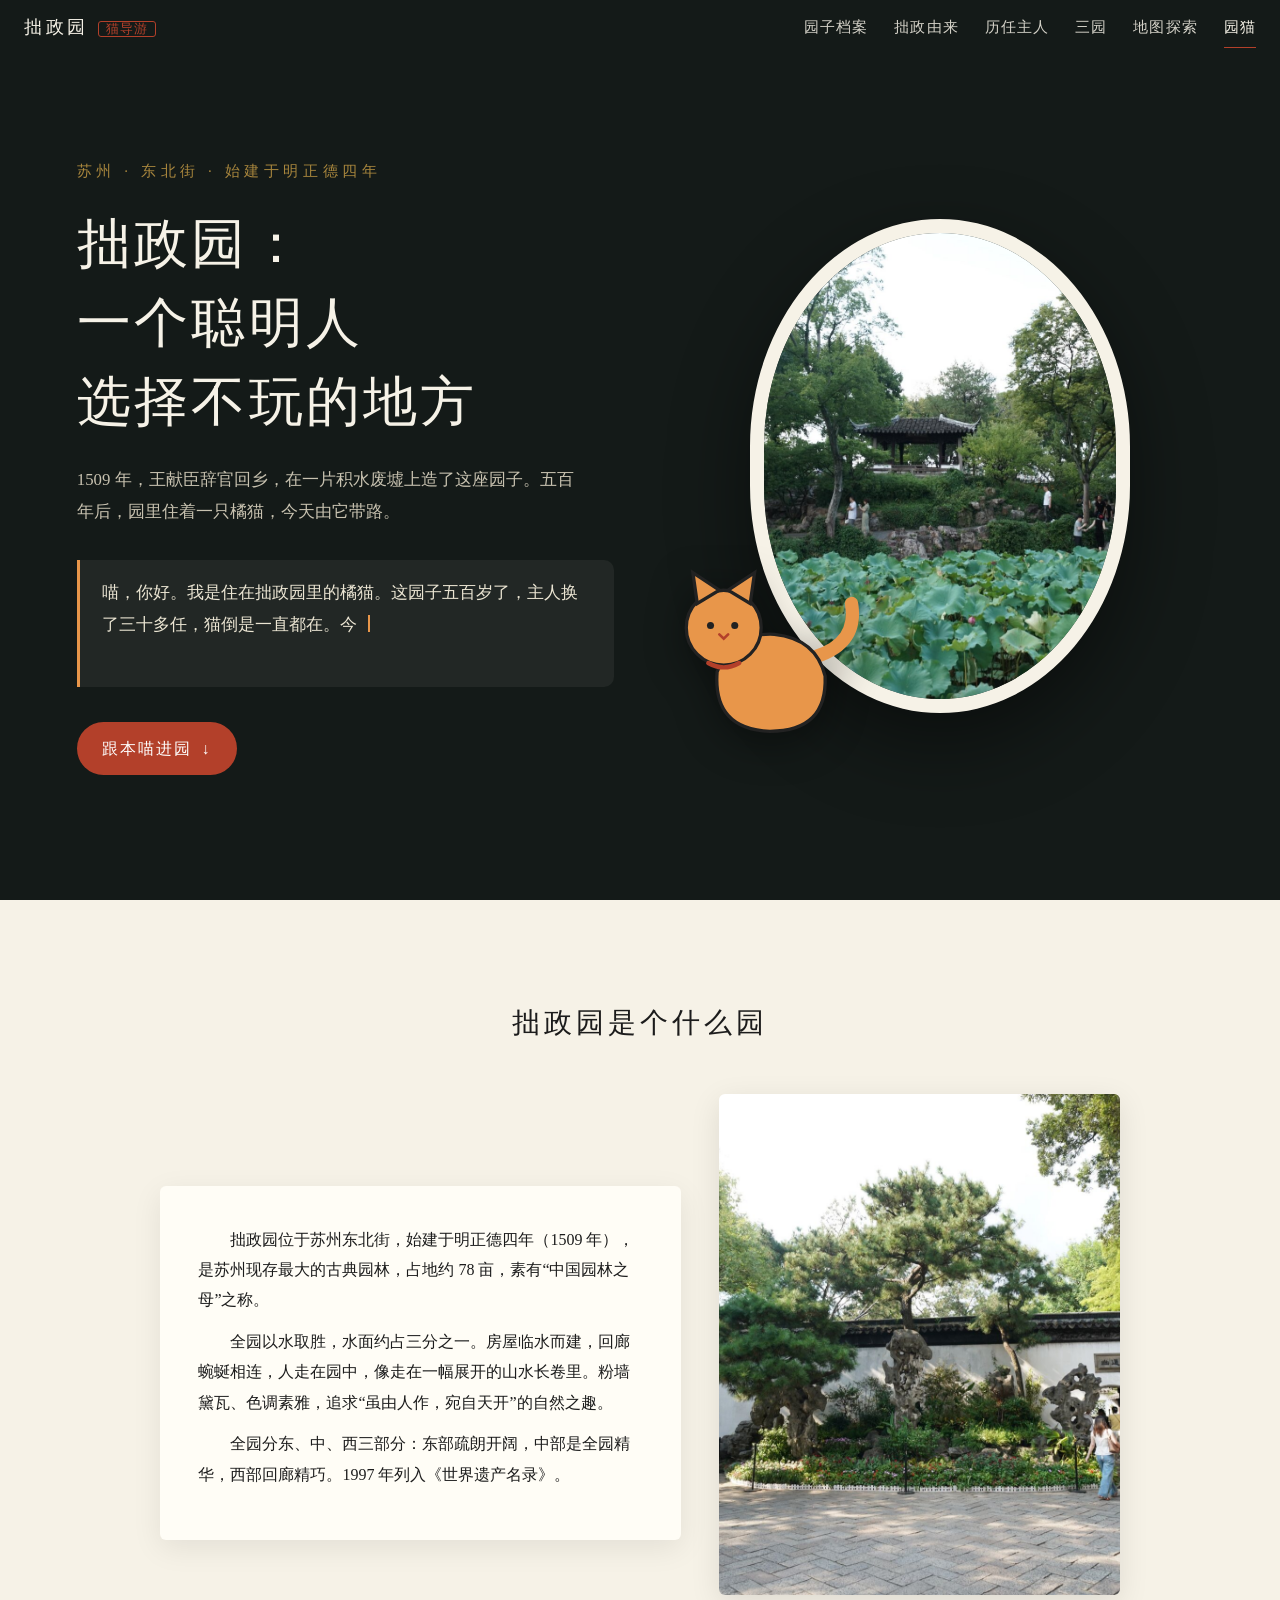
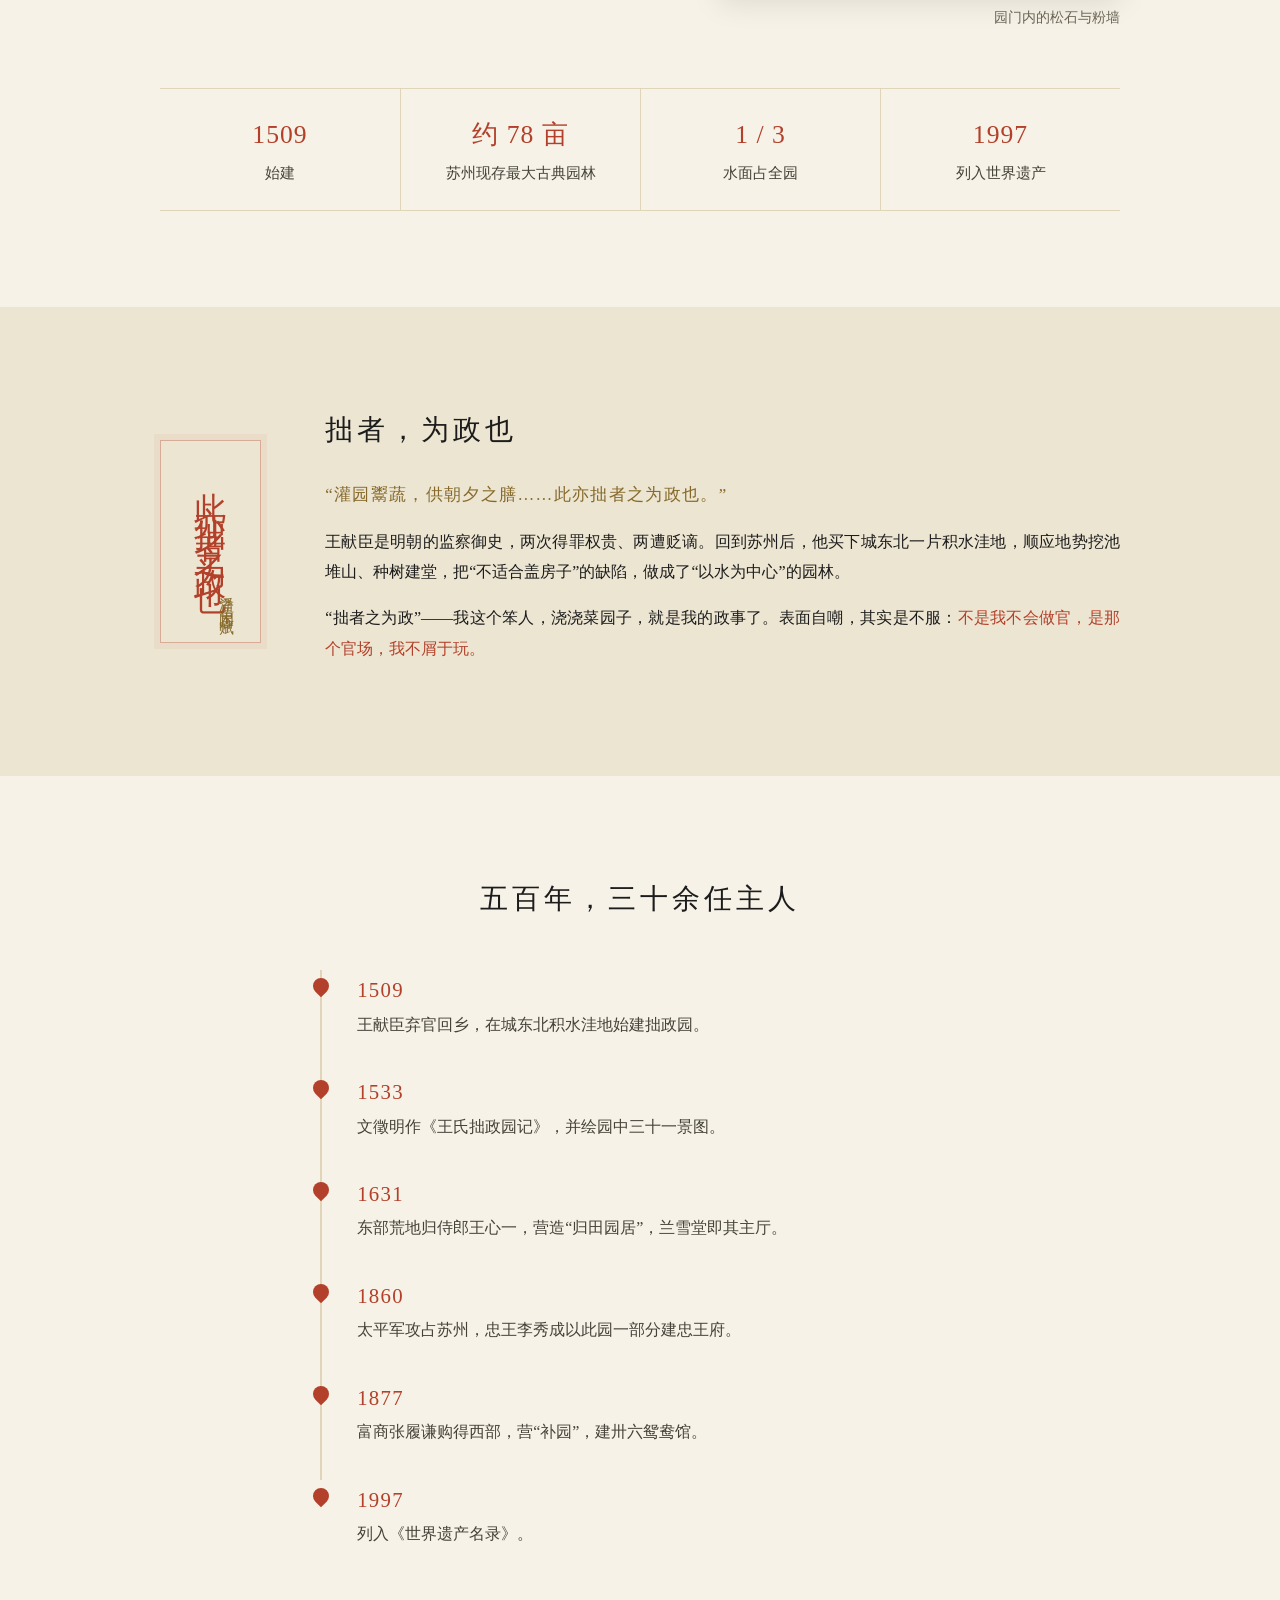
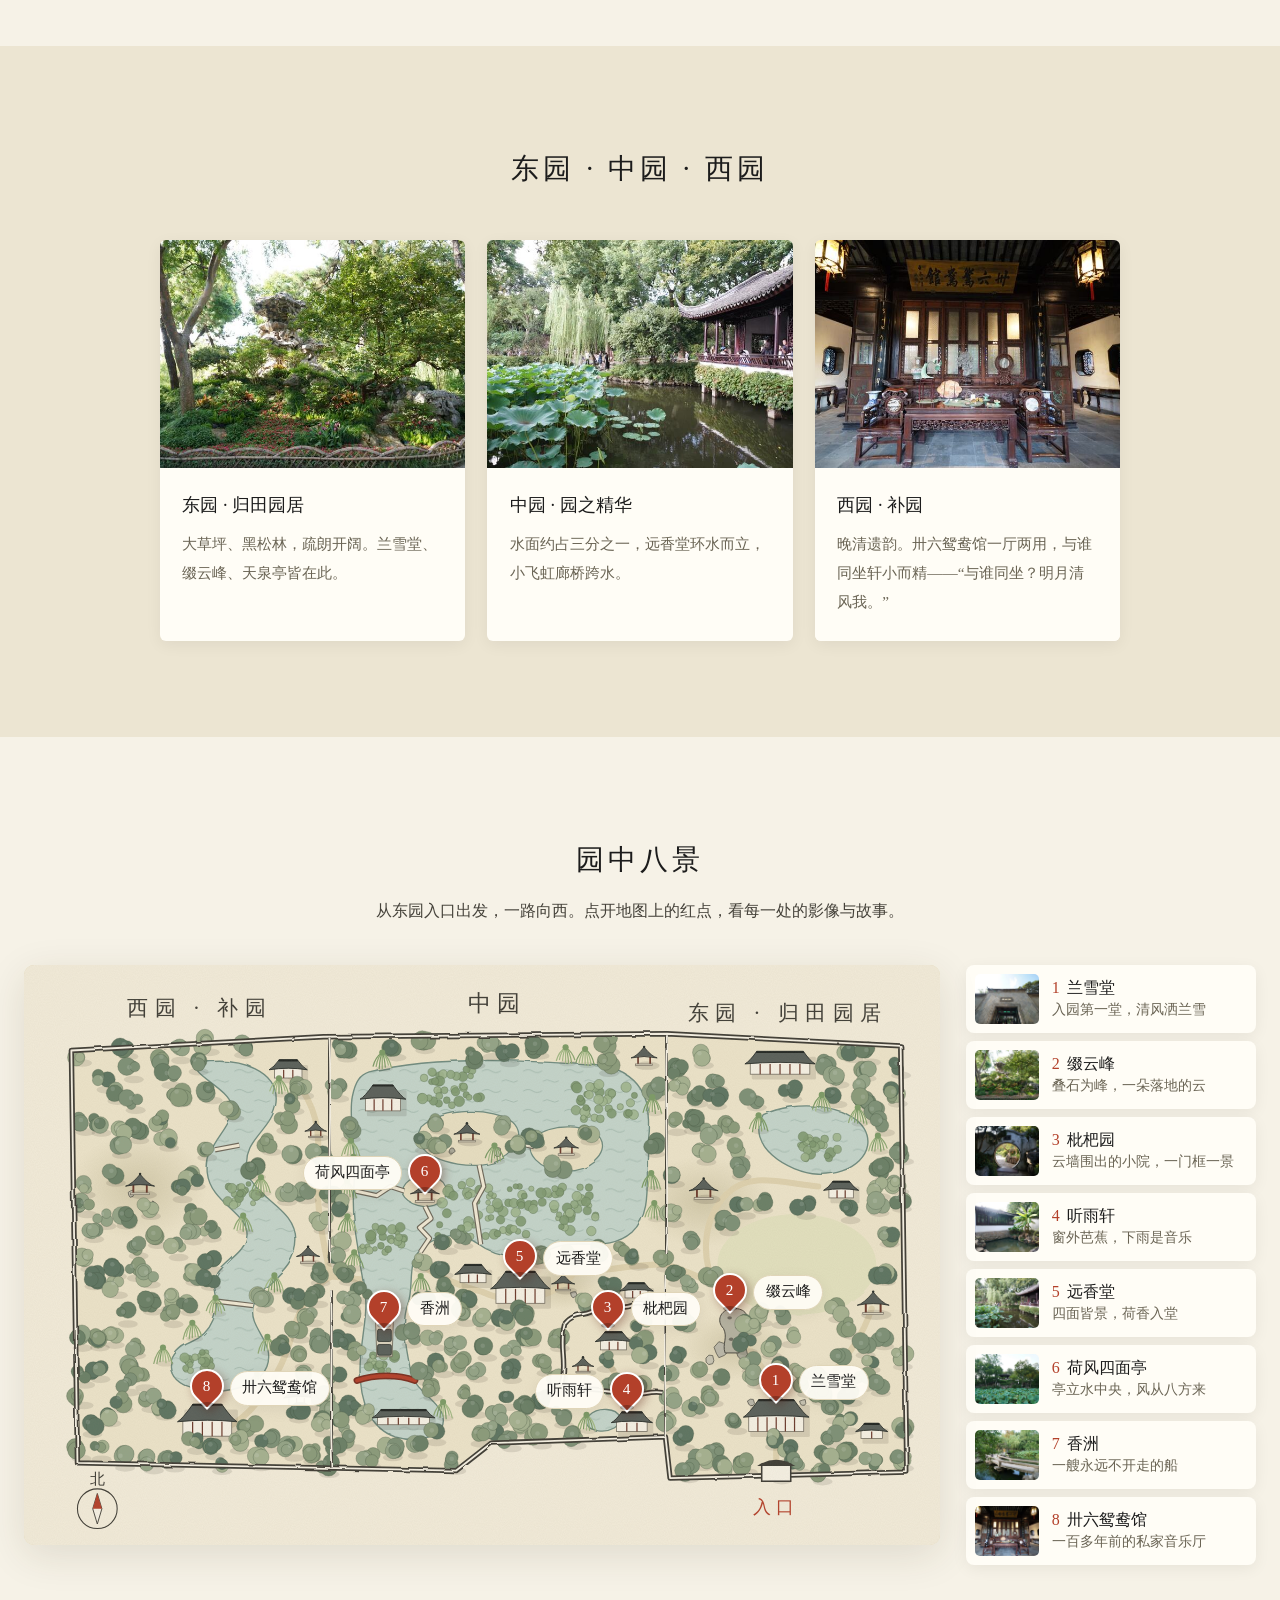
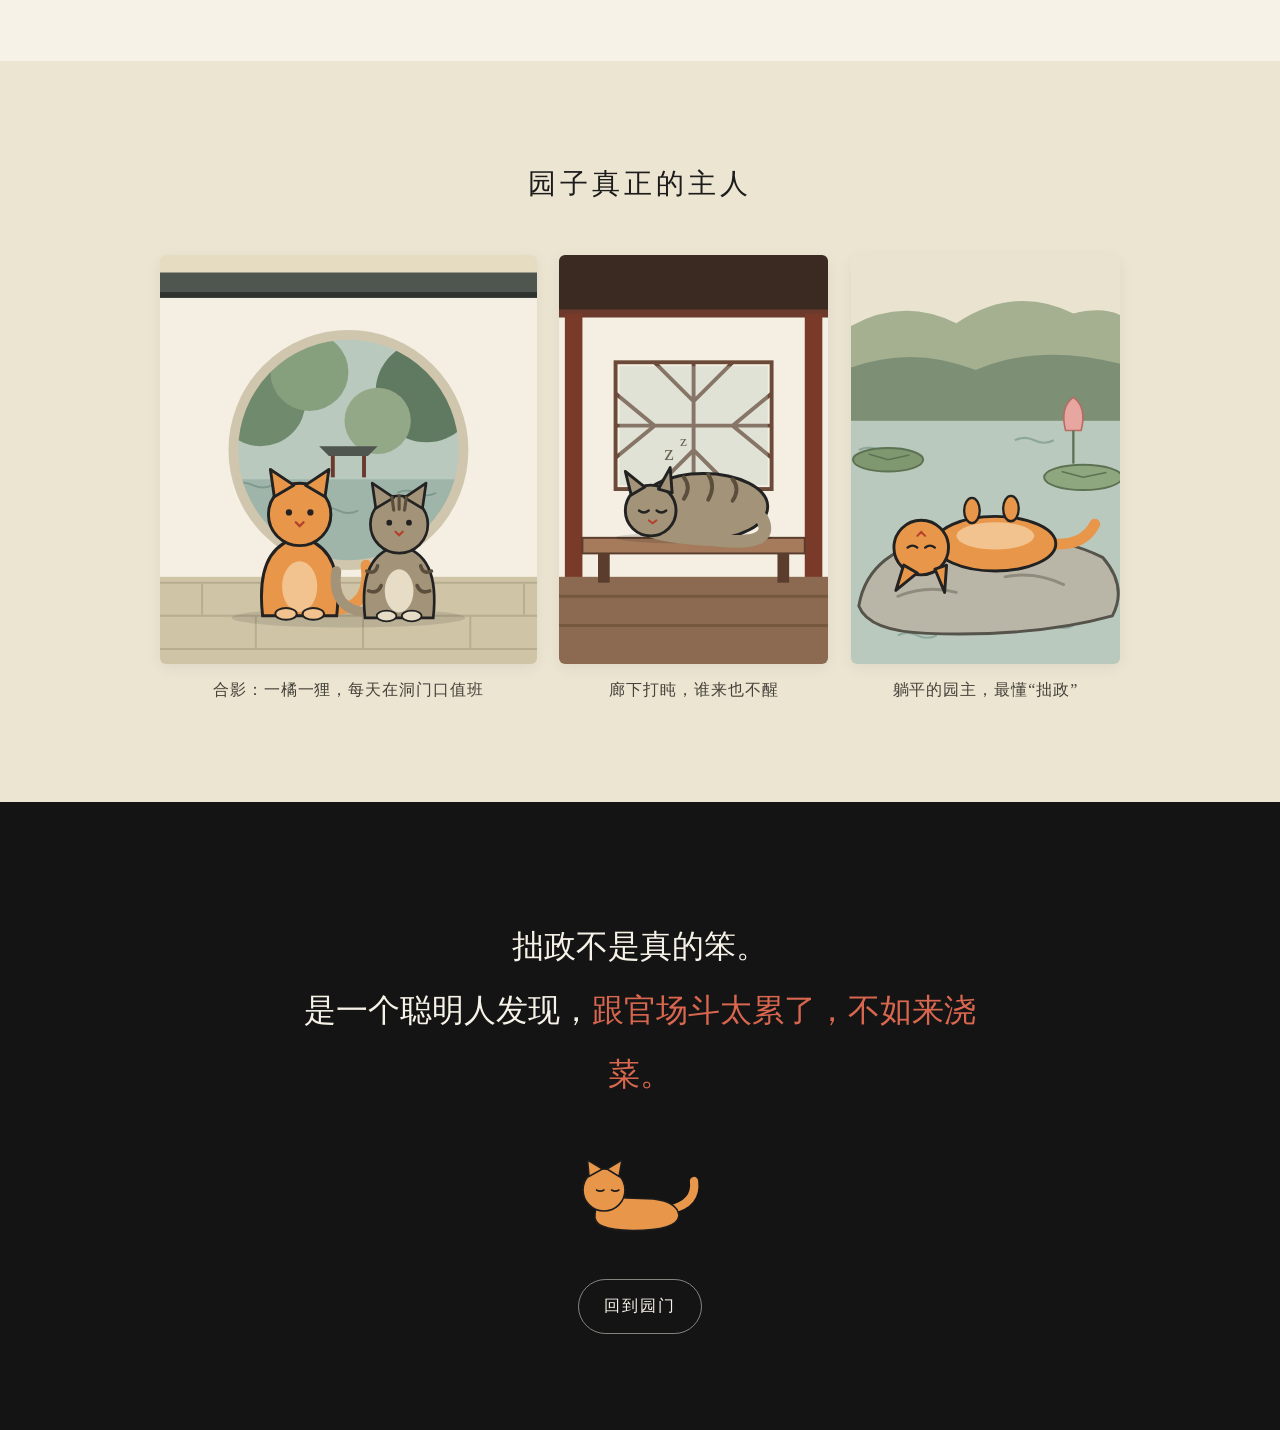
==== index.html @ 2a20c201 "Add 拙政园 cat-guided garden tour site Hand-drawn SVG map with 8 spots and detail views, floating cat g" ====
<!DOCTYPE html>
<html lang="zh-CN">
<head>
<meta charset="UTF-8">
<meta name="viewport" content="width=device-width,initial-scale=1">
<title>拙政园 · 猫导游</title>
<meta name="description" content="跟着园里的橘猫，读拙政园的来历，在手绘地图上逛八处景点。">
<link rel="stylesheet" href="css/style.css">
</head>
<body>

<svg width="0" height="0" style="position:absolute" aria-hidden="true"><defs>
  <symbol id="catMini" viewBox="0 0 100 80">
    <path class="cat-tail" d="M70 48 Q92 42 88 20" fill="none" stroke="#e8964a" stroke-width="8" stroke-linecap="round"/>
    <path d="M30 50 Q28 80 60 80 Q90 78 86 52 Q80 32 54 30 Q32 30 30 50Z" fill="#e8964a"/>
    <circle cx="36" cy="34" r="20" fill="#e8964a"/>
    <path d="M22 20 L20 4 L34 14Z" fill="#e8964a"/>
    <path d="M50 20 L54 4 L40 13Z" fill="#e8964a"/>
    <circle cx="30" cy="33" r="2.4" fill="#fff"/>
    <circle cx="43" cy="33" r="2.4" fill="#fff"/>
  </symbol>
</defs></svg>

<nav class="topbar" aria-label="章节">
  <a class="brand" href="#top">拙政园<span>猫导游</span></a>
  <div class="topbar-links">
    <a href="#about">园子档案</a>
    <a href="#origin">拙政由来</a>
    <a href="#timeline">历任主人</a>
    <a href="#parts">三园</a>
    <a href="#map">地图探索</a>
    <a href="#owners">园猫</a>
  </div>
</nav>

<!-- 1 开屏 -->
<header class="hero" id="top">
  <div class="hero-text">
    <p class="eyebrow">苏州 · 东北街 · 始建于明正德四年</p>
    <h1>拙政园：<br>一个聪明人<br>选择不玩的地方</h1>
    <p class="hero-lead">1509 年，王献臣辞官回乡，在一片积水废墟上造了这座园子。五百年后，园里住着一只橘猫，今天由它带路。</p>
    <div class="hero-say">
      <p id="heroSay" aria-live="polite"></p>
    </div>
    <a class="btn" href="#about">跟本喵进园 <span aria-hidden="true">↓</span></a>
  </div>
  <div class="hero-visual">
    <div class="moon">
      <img src="img/lg/hefeng-simian-ting-1.jpg" alt="拙政园中园的荷池与亭子">
    </div>
    <svg class="hero-cat" viewBox="0 0 200 160" aria-hidden="true">
      <path class="cat-tail" d="M150 82 Q188 70 182 34" fill="none" stroke="#e8964a" stroke-width="12" stroke-linecap="round"/>
      <path d="M60 96 Q56 148 108 150 Q160 150 158 100 Q150 66 112 62 Q74 60 60 96Z" fill="#e8964a" stroke="#222" stroke-width="3"/>
      <circle cx="66" cy="56" r="34" fill="#e8964a" stroke="#222" stroke-width="3"/>
      <path d="M42 34 L38 6 L62 22Z" fill="#e8964a" stroke="#222" stroke-width="3"/>
      <path d="M90 34 L94 6 L70 22Z" fill="#e8964a" stroke="#222" stroke-width="3"/>
      <g class="cat-eyes"><circle cx="54" cy="54" r="3.2" fill="#222"/><circle cx="76" cy="54" r="3.2" fill="#222"/></g>
      <path d="M62 62 L66 66 L70 62" fill="none" stroke="#b3402a" stroke-width="2.4" stroke-linecap="round"/>
      <path d="M52 88 Q66 96 80 88" fill="none" stroke="#b3402a" stroke-width="4" stroke-linecap="round"/>
    </svg>
  </div>
</header>

<main>
<!-- 2 园子档案 -->
<section id="about" data-cat="about">
  <div class="wrap">
    <h2 class="reveal">拙政园是个什么园</h2>
    <div class="about-grid">
      <div class="essay reveal">
        <p>拙政园位于苏州东北街，始建于明正德四年（1509 年），是苏州现存最大的古典园林，占地约 78 亩，素有“中国园林之母”之称。</p>
        <p>全园以水取胜，水面约占三分之一。房屋临水而建，回廊蜿蜒相连，人走在园中，像走在一幅展开的山水长卷里。粉墙黛瓦、色调素雅，追求“虽由人作，宛自天开”的自然之趣。</p>
        <p>全园分东、中、西三部分：东部疏朗开阔，中部是全园精华，西部回廊精巧。1997 年列入《世界遗产名录》。</p>
      </div>
      <figure class="about-photo reveal">
        <img src="img/lg/entrance-rockery-1.jpg" alt="拙政园入口粉墙与松石" loading="lazy">
        <figcaption>园门内的松石与粉墙</figcaption>
      </figure>
    </div>
    <dl class="facts reveal">
      <div><dt>1509</dt><dd>始建</dd></div>
      <div><dt>约 78 亩</dt><dd>苏州现存最大古典园林</dd></div>
      <div><dt>1 / 3</dt><dd>水面占全园</dd></div>
      <div><dt>1997</dt><dd>列入世界遗产</dd></div>
    </dl>
  </div>
</section>

<section id="origin" class="origin" data-cat="origin">
  <div class="wrap origin-grid">
    <blockquote class="origin-quote reveal">
      <p>此亦拙者之为政也</p>
      <cite>潘岳《闲居赋》</cite>
    </blockquote>
    <div class="origin-body reveal">
      <h2>拙者，为政也</h2>
      <p class="excerpt">“灌园鬻蔬，供朝夕之膳……此亦拙者之为政也。”</p>
      <p>王献臣是明朝的监察御史，两次得罪权贵、两遭贬谪。回到苏州后，他买下城东北一片积水洼地，顺应地势挖池堆山、种树建堂，把“不适合盖房子”的缺陷，做成了“以水为中心”的园林。</p>
      <p>“拙者之为政”——我这个笨人，浇浇菜园子，就是我的政事了。表面自嘲，其实是不服：<em>不是我不会做官，是那个官场，我不屑于玩。</em></p>
    </div>
  </div>
</section>

<section id="timeline" data-cat="timeline">
  <div class="wrap">
    <h2 class="reveal">五百年，三十余任主人</h2>
    <ol class="tl">
      <li class="reveal"><span class="y">1509</span><p>王献臣弃官回乡，在城东北积水洼地始建拙政园。</p></li>
      <li class="reveal"><span class="y">1533</span><p>文徵明作《王氏拙政园记》，并绘园中三十一景图。</p></li>
      <li class="reveal"><span class="y">1631</span><p>东部荒地归侍郎王心一，营造“归田园居”，兰雪堂即其主厅。</p></li>
      <li class="reveal"><span class="y">1860</span><p>太平军攻占苏州，忠王李秀成以此园一部分建忠王府。</p></li>
      <li class="reveal"><span class="y">1877</span><p>富商张履谦购得西部，营“补园”，建卅六鸳鸯馆。</p></li>
      <li class="reveal"><span class="y">1997</span><p>列入《世界遗产名录》。</p></li>
    </ol>
  </div>
</section>

<section id="parts" class="parts" data-cat="parts">
  <div class="wrap">
    <h2 class="reveal">东园 · 中园 · 西园</h2>
    <div class="cards3">
      <article class="pc reveal">
        <img src="img/sm/zhuiyun-peak-1.jpg" alt="东园缀云峰" loading="lazy">
        <div class="pc-bd">
          <h3>东园 · 归田园居</h3>
          <p>大草坪、黑松林，疏朗开阔。兰雪堂、缀云峰、天泉亭皆在此。</p>
        </div>
      </article>
      <article class="pc reveal">
        <img src="img/sm/yuanxiangtang-1.jpg" alt="中园荷池" loading="lazy">
        <div class="pc-bd">
          <h3>中园 · 园之精华</h3>
          <p>水面约占三分之一，远香堂环水而立，小飞虹廊桥跨水。</p>
        </div>
      </article>
      <article class="pc reveal">
        <img src="img/sm/saliu-yuanyang-guan-1.jpg" alt="西园卅六鸳鸯馆" loading="lazy">
        <div class="pc-bd">
          <h3>西园 · 补园</h3>
          <p>晚清遗韵。卅六鸳鸯馆一厅两用，与谁同坐轩小而精——“与谁同坐？明月清风我。”</p>
        </div>
      </article>
    </div>
  </div>
</section>

<!-- 3 地图探索 -->
<section id="map" class="explore" data-cat="map">
  <div class="wrap wide">
    <div class="explore-head reveal">
      <h2>园中八景</h2>
      <p>从东园入口出发，一路向西。点开地图上的红点，看每一处的影像与故事。</p>
    </div>

    <div class="explore-map" id="exploreMap">
      <div class="map-frame">
        <svg class="garden-map" id="gardenMap" viewBox="0 0 1200 760" role="img" aria-label="拙政园手绘游览图"></svg>
        <div class="pins" id="pins"></div>
      </div>
      <ol class="spot-list" id="spotList"></ol>
    </div>

    <article class="detail" id="detail" hidden>
      <div class="detail-top">
        <button class="link-btn" id="backBtn" type="button">← 返回地图</button>
        <p class="crumbs" id="crumbs"></p>
        <p class="detail-count" id="detailCount"></p>
      </div>
      <div class="detail-main">
        <div class="detail-intro">
          <p class="detail-area" id="dArea"></p>
          <h3 id="dName"></h3>
          <p class="detail-tagline" id="dTagline"></p>
          <div class="detail-desc" id="dDesc"></div>
          <blockquote class="detail-quote"><p id="dQuote"></p><cite id="dQuoteSrc"></cite></blockquote>
          <div class="detail-tip"><h4>怎么看</h4><p id="dTip"></p></div>
        </div>
        <figure class="stage">
          <div class="stage-img"><img id="dImg" alt=""></div>
          <button class="stage-nav prev" id="prevPhoto" type="button" aria-label="上一张">‹</button>
          <button class="stage-nav next" id="nextPhoto" type="button" aria-label="下一张">›</button>
          <figcaption><span id="dCap"></span><span id="dPhotoCount"></span></figcaption>
        </figure>
      </div>
      <div class="detail-bottom">
        <div class="panel" id="thumbsPanel">
          <h4>本处影像</h4>
          <div class="thumbs" id="dThumbs"></div>
        </div>
        <div class="panel locator">
          <h4>所在位置</h4>
          <div class="mini" id="mini"><span class="mini-pin" id="miniPin"></span></div>
        </div>
        <button class="panel next-card" id="nextCard" type="button">
          <span class="next-thumb" id="nextThumb"></span>
          <span class="next-bd">
            <span class="next-label" id="nextLabel">下一站</span>
            <strong id="nextName"></strong>
            <span class="next-tag" id="nextTag"></span>
            <span class="next-go">前往 →</span>
          </span>
        </button>
      </div>
    </article>
  </div>
</section>

<!-- 4 结尾 -->
<section id="owners" class="owners" data-cat="owners">
  <div class="wrap">
    <h2 class="reveal">园子真正的主人</h2>
    <div class="board">
      <figure class="reveal">
        <svg viewBox="0 0 420 420" preserveAspectRatio="xMidYMid slice" role="img" aria-label="一橘一狸两只园猫坐在月洞门前">
          <rect width="420" height="420" fill="#e6dcc2"/>
          <rect y="40" width="420" height="300" fill="#f4efe2"/>
          <path d="M-10 40 L430 40 L420 18 L0 18 Z" fill="#4f554f"/>
          <rect y="38" width="420" height="6" fill="#2f332f"/>
          <circle cx="210" cy="200" r="118" fill="#b9c9bd"/>
          <clipPath id="gate"><circle cx="210" cy="200" r="118"/></clipPath>
          <g clip-path="url(#gate)">
            <rect x="90" y="230" width="240" height="100" fill="#9fb5aa"/>
            <path d="M92 236 q10 -5 20 0 t20 0 M180 262 q10 -5 20 0 t20 0 M260 244 q10 -5 20 0 t20 0" fill="none" stroke="#7f998d" stroke-width="2"/>
            <circle cx="120" cy="150" r="46" fill="#6f8a6c"/><circle cx="170" cy="120" r="40" fill="#86a07e"/>
            <circle cx="290" cy="140" r="52" fill="#5f7a60"/><circle cx="240" cy="170" r="34" fill="#93a886"/>
            <path d="M190 206 L230 206 L240 196 L180 196 Z" fill="#4f554f"/>
            <rect x="192" y="206" width="4" height="22" fill="#6b3a2c"/><rect x="224" y="206" width="4" height="22" fill="#6b3a2c"/>
          </g>
          <circle cx="210" cy="200" r="118" fill="none" stroke="#cfc6ad" stroke-width="10"/>
          <rect y="330" width="420" height="90" fill="#cfc4a6"/>
          <path d="M0 336 H420 M0 370 H420 M0 404 H420 M60 336 V370 M170 336 V370 M280 336 V370 M390 336 V370 M115 370 V404 M225 370 V404 M335 370 V404" stroke="#b8ad8f" stroke-width="2"/>
          <path class="petal" d="M0 0 q6 -6 12 0 q-6 6 -12 0Z" fill="#e7a7a0"/>
          <ellipse cx="210" cy="372" rx="120" ry="10" fill="#000" opacity=".1"/>
          <g transform="translate(160,370)">
            <path class="cat-tail" d="M34 -6 Q74 -8 68 -52" fill="none" stroke="#e8964a" stroke-width="11" stroke-linecap="round"/>
            <path d="M-38 0 Q-46 -72 0 -80 Q46 -72 38 0 Z" fill="#e8964a" stroke="#222" stroke-width="3"/>
            <ellipse cx="0" cy="-30" rx="18" ry="26" fill="#f3c38f"/>
            <circle cx="0" cy="-104" r="32" fill="#e8964a" stroke="#222" stroke-width="3"/>
            <path d="M-26 -122 L-30 -150 L-6 -134Z M26 -122 L30 -150 L6 -134Z" fill="#e8964a" stroke="#222" stroke-width="3" stroke-linejoin="round"/>
            <g class="cat-eyes"><circle cx="-11" cy="-106" r="3.2" fill="#222"/><circle cx="11" cy="-106" r="3.2" fill="#222"/></g>
            <path d="M-4 -96 L0 -92 L4 -96" fill="none" stroke="#b3402a" stroke-width="2.4" stroke-linecap="round"/>
            <ellipse cx="-14" cy="-2" rx="11" ry="6" fill="#f3c38f" stroke="#222" stroke-width="2"/>
            <ellipse cx="14" cy="-2" rx="11" ry="6" fill="#f3c38f" stroke="#222" stroke-width="2"/>
          </g>
          <g transform="translate(262,372) scale(.92)">
            <path class="cat-tail rev" d="M-34 -6 Q-76 -8 -70 -52" fill="none" stroke="#a39479" stroke-width="11" stroke-linecap="round"/>
            <path d="M-38 0 Q-46 -72 0 -80 Q46 -72 38 0 Z" fill="#a39479" stroke="#222" stroke-width="3"/>
            <path d="M-34 -30 q10 4 14 -6 M34 -30 q-10 4 -14 -6 M-36 -52 q10 4 12 -6 M36 -52 q-10 4 -12 -6" fill="none" stroke="#5b4e3d" stroke-width="4" stroke-linecap="round"/>
            <ellipse cx="0" cy="-30" rx="16" ry="24" fill="#e7dcc6"/>
            <circle cx="0" cy="-104" r="32" fill="#a39479" stroke="#222" stroke-width="3"/>
            <path d="M-26 -122 L-30 -150 L-6 -134Z M26 -122 L30 -150 L6 -134Z" fill="#a39479" stroke="#222" stroke-width="3" stroke-linejoin="round"/>
            <path d="M-8 -134 L-6 -120 M0 -136 L0 -121 M8 -134 L6 -120" stroke="#5b4e3d" stroke-width="3.5" stroke-linecap="round"/>
            <g class="cat-eyes late"><circle cx="-11" cy="-106" r="3.2" fill="#222"/><circle cx="11" cy="-106" r="3.2" fill="#222"/></g>
            <path d="M-4 -96 L0 -92 L4 -96" fill="none" stroke="#b3402a" stroke-width="2.4" stroke-linecap="round"/>
            <ellipse cx="-14" cy="-2" rx="11" ry="6" fill="#e7dcc6" stroke="#222" stroke-width="2"/>
            <ellipse cx="14" cy="-2" rx="11" ry="6" fill="#e7dcc6" stroke="#222" stroke-width="2"/>
          </g>
        </svg>
        <figcaption>合影：一橘一狸，每天在洞门口值班</figcaption>
      </figure>
      <figure class="reveal">
        <svg viewBox="0 0 300 420" preserveAspectRatio="xMidYMid slice" role="img" aria-label="狸花猫在廊下长凳上蜷着打盹">
          <rect width="300" height="420" fill="#f4efe2"/>
          <path d="M-10 0 H310 V60 H-10 Z" fill="#3b2a22"/>
          <path d="M-10 60 H310" stroke="#6b3a2c" stroke-width="8"/>
          <g fill="none" stroke="#6b4a3a" stroke-width="4">
            <rect x="70" y="110" width="160" height="130"/>
            <path d="M70 175 H230 M150 110 V240 M110 110 L150 150 L190 110 M110 240 L150 200 L190 240 M70 142 L110 175 L70 208 M230 142 L190 175 L230 208"/>
          </g>
          <rect x="74" y="114" width="152" height="122" fill="#b9c9bd" opacity=".35"/>
          <rect x="18" y="60" width="18" height="360" fill="#7a3a2a"/>
          <rect x="264" y="60" width="18" height="360" fill="#7a3a2a"/>
          <rect y="330" width="300" height="90" fill="#8c6a52"/>
          <path d="M0 350 H300 M0 380 H300" stroke="#76583f" stroke-width="3"/>
          <rect x="36" y="290" width="228" height="16" fill="#a57b5c" stroke="#5a3d2c" stroke-width="2"/>
          <rect x="52" y="306" width="12" height="30" fill="#5a3d2c"/><rect x="236" y="306" width="12" height="30" fill="#5a3d2c"/>
          <ellipse cx="150" cy="290" rx="80" ry="6" fill="#000" opacity=".12"/>
          <g class="breathe">
            <ellipse cx="160" cy="258" rx="66" ry="34" fill="#a39479" stroke="#222" stroke-width="3"/>
            <path d="M140 228 q8 10 0 22 M165 225 q8 12 0 26 M190 230 q8 10 0 22" fill="none" stroke="#5b4e3d" stroke-width="4" stroke-linecap="round"/>
          </g>
          <path d="M220 270 Q236 300 170 292 Q120 290 98 280" fill="none" stroke="#a39479" stroke-width="13" stroke-linecap="round"/>
          <circle cx="106" cy="262" r="26" fill="#a39479" stroke="#222" stroke-width="3"/>
          <path d="M86 246 L80 222 L100 238Z M114 240 L126 218 L128 244Z" fill="#a39479" stroke="#222" stroke-width="3" stroke-linejoin="round"/>
          <path d="M94 262 q5 4 10 0 M112 262 q5 4 10 0" fill="none" stroke="#222" stroke-width="2.4" stroke-linecap="round"/>
          <path d="M104 272 L108 275 L112 272" fill="none" stroke="#b3402a" stroke-width="2" stroke-linecap="round"/>
          <text class="zz" x="120" y="210" font-size="22" fill="#6a6454">z</text>
          <text class="zz late" x="136" y="196" font-size="16" fill="#6a6454">z</text>
        </svg>
        <figcaption>廊下打盹，谁来也不醒</figcaption>
      </figure>
      <figure class="reveal">
        <svg viewBox="0 0 300 420" preserveAspectRatio="xMidYMid slice" role="img" aria-label="橘猫在荷塘边的石头上肚皮朝天躺平">
          <rect width="300" height="420" fill="#e9e3cf"/>
          <rect y="170" width="300" height="250" fill="#b9c9bd"/>
          <path d="M20 200 q10 -5 20 0 t20 0 M180 190 q10 -5 20 0 t20 0 M60 390 q10 -5 20 0 t20 0 M200 380 q10 -5 20 0 t20 0" fill="none" stroke="#8ea79b" stroke-width="2.2"/>
          <path d="M0 80 Q60 40 120 70 Q180 30 240 60 Q280 50 300 70 V170 H0 Z" fill="#a4b08f"/>
          <path d="M0 120 Q70 90 140 118 Q210 88 300 115 V170 H0 Z" fill="#7d9076"/>
          <g class="bob"><ellipse cx="50" cy="210" rx="36" ry="12" fill="#7f9870" stroke="#5d7253" stroke-width="2"/><path d="M50 210 L30 204 M50 210 L72 205" stroke="#5d7253" stroke-width="1.6"/></g>
          <g class="bob late"><ellipse cx="250" cy="228" rx="40" ry="13" fill="#8fa77f" stroke="#5d7253" stroke-width="2"/><path d="M250 228 L228 222 M250 228 L274 223" stroke="#5d7253" stroke-width="1.6"/></g>
          <g class="bob"><path d="M232 180 q-6 -24 8 -34 q14 10 8 34 Z" fill="#e7a7a0" stroke="#b76b62" stroke-width="1.6"/><path d="M240 180 V214" stroke="#5d7253" stroke-width="2.4"/></g>
          <path d="M20 360 Q30 300 110 290 Q210 280 270 310 Q296 340 280 370 Q200 392 90 388 Q30 386 20 360 Z" fill="#b9b6a8" stroke="#55534a" stroke-width="3"/>
          <path d="M60 350 q30 -12 60 -4 M170 330 q30 -6 60 8" fill="none" stroke="#8f8c7e" stroke-width="3" stroke-linecap="round"/>
          <path class="flick" d="M214 296 Q250 300 262 276" fill="none" stroke="#e8964a" stroke-width="11" stroke-linecap="round"/>
          <ellipse cx="160" cy="296" rx="62" ry="28" fill="#e8964a" stroke="#222" stroke-width="3"/>
          <ellipse cx="160" cy="288" rx="40" ry="14" fill="#f3c38f"/>
          <g class="paw"><ellipse cx="136" cy="262" rx="8" ry="13" fill="#e8964a" stroke="#222" stroke-width="2.4"/></g>
          <g class="paw late"><ellipse cx="176" cy="260" rx="8" ry="13" fill="#e8964a" stroke="#222" stroke-width="2.4"/></g>
          <circle cx="84" cy="300" r="28" fill="#e8964a" stroke="#222" stroke-width="3"/>
          <path d="M66 318 L58 344 L80 326Z M98 322 L108 346 L110 318Z" fill="#e8964a" stroke="#222" stroke-width="3" stroke-linejoin="round"/>
          <path d="M70 300 q5 -4 10 0 M88 300 q5 -4 10 0" fill="none" stroke="#222" stroke-width="2.4" stroke-linecap="round"/>
          <path d="M80 288 L84 284 L88 288" fill="none" stroke="#b3402a" stroke-width="2" stroke-linecap="round"/>
        </svg>
        <figcaption>躺平的园主，最懂“拙政”</figcaption>
      </figure>
    </div>
  </div>
</section>

<section class="end">
  <div class="wrap">
    <p class="q reveal">拙政不是真的笨。<br>是一个聪明人发现，<b>跟官场斗太累了，不如来浇菜。</b></p>
    <svg class="end-cat" viewBox="0 0 200 120" aria-hidden="true">
      <path class="cat-tail" d="M140 78 Q176 70 172 40" fill="none" stroke="#e8964a" stroke-width="11" stroke-linecap="round"/>
      <path d="M40 84 Q36 106 90 106 Q150 106 152 86 Q150 68 118 64 L64 62 Q42 64 40 84Z" fill="#e8964a" stroke="#1c1c1c" stroke-width="2.2"/>
      <circle cx="52" cy="52" r="28" fill="#e8964a" stroke="#1c1c1c" stroke-width="2.2"/>
      <path d="M32 34 L30 12 L50 24Z" fill="#e8964a" stroke="#1c1c1c" stroke-width="2.2"/>
      <path d="M72 34 L76 12 L56 24Z" fill="#e8964a" stroke="#1c1c1c" stroke-width="2.2"/>
      <path d="M42 52 q5 3 10 0 M62 52 q5 3 10 0" fill="none" stroke="#1c1c1c" stroke-width="2" stroke-linecap="round"/>
    </svg>
    <a class="btn ghost" href="#top">回到园门</a>
  </div>
</section>
</main>

<!-- 常驻猫导游 -->
<aside class="guide" id="guide" aria-label="猫导游">
  <button class="guide-avatar" id="guideAvatar" type="button" aria-label="收起或展开猫导游的话" aria-expanded="true">
    <svg viewBox="0 0 100 80"><use href="#catMini"/></svg>
  </button>
  <div class="guide-bubble" id="guideBubble">
    <p id="guideText" aria-live="polite"></p>
  </div>
</aside>

<script src="js/data.js"></script>
<script src="js/map.js"></script>
<script src="js/main.js"></script>
</body>
</html>
---- css/style.css ----
:root {
  --paper: #f6f2e7;
  --paper-2: #ece5d2;
  --card: #fffdf6;
  --ink: #1c1c1c;
  --ink-2: #45423a;
  --muted: #6a6454;
  --line: #e0d5b8;
  --red: #b3402a;
  --gold: #a8863d;
  --gold-ink: #86692a;
  --night: #141a18;
  --orange: #e8964a;
  --shadow: 0 4px 16px rgba(0, 0, 0, .06);
  --serif: "Songti SC", "Noto Serif SC", "Source Han Serif SC", SimSun, serif;
}

* { margin: 0; padding: 0; box-sizing: border-box; }
html { scroll-behavior: smooth; scroll-padding-top: 76px; }
body {
  font-family: var(--serif);
  background: var(--paper);
  color: var(--ink);
  line-height: 1.9;
  -webkit-font-smoothing: antialiased;
}
img { display: block; max-width: 100%; }
[hidden] { display: none !important; }
button { font: inherit; color: inherit; background: none; border: 0; cursor: pointer; }
a { color: inherit; }

section { padding: 6rem 1.5rem; }
.wrap { max-width: 960px; margin: 0 auto; }
.wrap.wide { max-width: 1240px; }
h2 {
  font-weight: 400;
  font-size: 1.75rem;
  letter-spacing: .14em;
  text-align: center;
  margin-bottom: 2.8rem;
}

.btn {
  display: inline-flex;
  align-items: center;
  gap: .6rem;
  padding: .7rem 1.6rem;
  border-radius: 50px;
  background: var(--red);
  color: #fff;
  text-decoration: none;
  letter-spacing: .12em;
  transition: transform .2s, background .2s;
}
.btn:hover { background: #9a3522; transform: translateY(-2px); }
.btn.ghost { background: transparent; border: 1px solid rgba(246, 242, 231, .5); color: var(--paper); }
.btn.ghost:hover { background: rgba(246, 242, 231, .1); }

.reveal { opacity: 0; transform: translateY(18px); transition: opacity .8s ease, transform .8s ease; }
.reveal.in { opacity: 1; transform: none; }

/* 顶栏 */
.topbar {
  position: fixed;
  inset: 0 0 auto;
  z-index: 50;
  display: flex;
  align-items: center;
  justify-content: space-between;
  height: 56px;
  padding: 0 1.5rem;
  color: var(--paper);
  transition: background .3s, color .3s, box-shadow .3s;
}
.topbar.solid {
  background: rgba(246, 242, 231, .94);
  backdrop-filter: blur(8px);
  color: var(--ink);
  box-shadow: 0 1px 0 var(--line);
}
.brand { text-decoration: none; font-size: 1.1rem; letter-spacing: .2em; }
.brand span {
  margin-left: .6rem;
  padding: 0 .4rem;
  border: 1px solid currentColor;
  border-radius: 3px;
  font-size: .8rem;
  letter-spacing: .1em;
  color: var(--red);
  border-color: var(--red);
}
.topbar-links { display: flex; gap: 1.6rem; }
.topbar-links a {
  text-decoration: none;
  font-size: .95rem;
  letter-spacing: .08em;
  padding: .3rem 0;
  border-bottom: 1px solid transparent;
  opacity: .85;
}
.topbar-links a:hover, .topbar-links a.active { opacity: 1; border-color: var(--red); }
@media (max-width: 860px) { .topbar-links { display: none; } }

/* 开屏 */
.hero {
  min-height: 100vh;
  display: grid;
  grid-template-columns: 1.05fr 1fr;
  align-items: center;
  gap: 3rem;
  padding: 6rem clamp(1.5rem, 6vw, 6rem) 4rem;
  background: var(--night);
  color: var(--paper);
  overflow: hidden;
}
.eyebrow { color: var(--gold); letter-spacing: .3em; font-size: .95rem; margin-bottom: 1.2rem; }
.hero h1 {
  font-weight: 400;
  font-size: clamp(2rem, 4.4vw, 3.4rem);
  line-height: 1.45;
  letter-spacing: .06em;
}
.hero-lead { margin-top: 1.4rem; color: #c8c2b0; max-width: 30em; font-size: 1.05rem; }
.hero-say {
  position: relative;
  margin: 2rem 0 2.2rem;
  max-width: 32em;
  min-height: 7.6em;
  padding: 1.1rem 1.4rem;
  border-left: 3px solid var(--orange);
  background: rgba(246, 242, 231, .06);
  border-radius: 0 10px 10px 0;
  font-size: 1.05rem;
  color: #ebe5d3;
}
.hero-say p::after, .guide-bubble p.typing::after {
  content: "";
  display: inline-block;
  width: .5em;
  height: 1em;
  margin-left: 2px;
  vertical-align: -.12em;
  border-right: 2px solid var(--orange);
  animation: caret 1s steps(1) infinite;
}
.hero-say p.done::after { display: none; }
@keyframes caret { 50% { opacity: 0; } }

.hero-visual { position: relative; justify-self: center; }
.moon {
  width: clamp(260px, 30vw, 380px);
  aspect-ratio: 20 / 26;
  border: 14px solid var(--paper);
  border-radius: 50% / 46%;
  overflow: hidden;
  background: #2e3a36;
  box-shadow: 0 30px 80px rgba(0, 0, 0, .45);
}
.moon img { width: 100%; height: 100%; object-fit: cover; filter: saturate(.85); animation: drift 24s ease-in-out infinite alternate; }
@keyframes drift { from { transform: scale(1.12) translateX(-3%); } to { transform: scale(1.12) translateX(3%); } }
.hero-cat {
  position: absolute;
  width: 58%;
  left: -26%;
  bottom: -6%;
  filter: drop-shadow(0 10px 20px rgba(0, 0, 0, .4));
}
.cat-tail { transform-box: fill-box; transform-origin: 0% 100%; animation: sway 2.6s ease-in-out infinite alternate; }
@keyframes sway { from { transform: rotate(-7deg); } to { transform: rotate(8deg); } }
.cat-eyes circle { transform-box: fill-box; transform-origin: center; animation: blink 5s infinite; }
@keyframes blink { 0%, 94%, 100% { transform: scaleY(1); } 96% { transform: scaleY(.1); } }

@media (max-width: 820px) {
  .hero { grid-template-columns: 1fr; text-align: left; padding-top: 5rem; }
  .eyebrow { letter-spacing: .12em; }
  .hero-visual { order: -1; }
  .moon { width: 220px; }
}

/* 档案 */
.about-grid { display: grid; grid-template-columns: 1.3fr 1fr; gap: 2.4rem; align-items: center; }
.essay {
  background: var(--card);
  padding: 2.4rem;
  border-radius: 6px;
  box-shadow: 0 8px 30px rgba(0, 0, 0, .08);
}
.essay p { text-indent: 2em; margin-bottom: .7rem; }
.about-photo img { border-radius: 6px; aspect-ratio: 4 / 5; object-fit: cover; box-shadow: 0 8px 30px rgba(0, 0, 0, .1); }
.about-photo figcaption, .pc-bd p { color: var(--muted); }
.about-photo figcaption { margin-top: .6rem; font-size: .9rem; text-align: right; }
.facts {
  display: grid;
  grid-template-columns: repeat(4, 1fr);
  margin-top: 3.5rem;
  border-top: 1px solid var(--line);
  border-bottom: 1px solid var(--line);
}
.facts div { padding: 1.4rem 1rem; text-align: center; }
.facts div + div { border-left: 1px solid var(--line); }
.facts dt { font-size: 1.6rem; color: var(--red); letter-spacing: .04em; }
.facts dd { font-size: .92rem; color: var(--ink-2); }
@media (max-width: 760px) {
  .about-grid { grid-template-columns: 1fr; }
  .about-photo img { aspect-ratio: 4 / 3; }
  .facts { grid-template-columns: repeat(2, 1fr); }
  .facts div:nth-child(3) { border-left: 0; }
  .facts div:nth-child(n+3) { border-top: 1px solid var(--line); }
}

/* 拙政由来 */
.origin { background: var(--paper-2); }
.origin-grid { display: grid; grid-template-columns: auto 1fr; gap: 4rem; align-items: center; }
.origin-quote {
  writing-mode: vertical-rl;
  display: flex;
  gap: 1rem;
  padding: 1.6rem 1.2rem;
  border: 1px solid rgba(179, 64, 42, .35);
  outline: 6px solid rgba(179, 64, 42, .06);
}
.origin-quote p { font-size: 2rem; letter-spacing: .4em; color: var(--red); }
.origin-quote cite { font-style: normal; color: var(--gold-ink); letter-spacing: .3em; font-size: .95rem; }
.origin-body h2 { text-align: left; margin-bottom: 1.4rem; }
.origin-body p { margin-bottom: 1rem; text-align: justify; }
.origin-body .excerpt { color: var(--gold-ink); font-size: 1.05rem; letter-spacing: .08em; }
.origin-body em { font-style: normal; color: var(--red); }
@media (max-width: 760px) {
  .origin-grid { grid-template-columns: 1fr; gap: 2rem; }
  .origin-quote { justify-self: center; }
}

/* 时间线 */
.tl { list-style: none; max-width: 640px; margin: 0 auto; }
.tl li { position: relative; padding: 0 0 2rem 2.2rem; border-left: 2px solid var(--line); }
.tl li:last-child { padding-bottom: 0; border-color: transparent; }
.tl li::before {
  content: "";
  position: absolute;
  left: -9px;
  top: .5rem;
  width: 16px;
  height: 16px;
  background: var(--red);
  border-radius: 50% 50% 50% 0;
  transform: rotate(-45deg);
}
.tl .y { font-size: 1.3rem; color: var(--red); letter-spacing: .06em; }
.tl p { color: var(--ink-2); }

/* 三园 */
.parts { background: var(--paper-2); }
.cards3 { display: grid; grid-template-columns: repeat(3, 1fr); gap: 1.4rem; }
.pc { background: var(--card); border-radius: 6px; overflow: hidden; box-shadow: var(--shadow); }
.pc img { aspect-ratio: 4 / 3; width: 100%; object-fit: cover; transition: transform .6s; }
.pc:hover img { transform: scale(1.04); }
.pc-bd { padding: 1.2rem 1.4rem 1.5rem; position: relative; background: var(--card); }
.pc h3 { font-weight: 400; font-size: 1.15rem; margin-bottom: .5rem; }
.pc p { font-size: .95rem; }
@media (max-width: 760px) { .cards3 { grid-template-columns: 1fr; } }

/* 地图探索 */
.explore { background: var(--paper); }
.explore-head { text-align: center; margin-bottom: 2.4rem; }
.explore-head h2 { margin-bottom: .6rem; }
.explore-head p { color: var(--ink-2); }

.explore-map { display: grid; grid-template-columns: minmax(0, 1fr) 290px; gap: 1.6rem; align-items: start; }
.map-frame {
  position: relative;
  border-radius: 10px;
  overflow: hidden;
  background: #f1ead8;
  box-shadow: 0 10px 40px rgba(60, 50, 20, .12), inset 0 0 0 1px var(--line);
}
.garden-map { display: block; width: 100%; height: auto; }
.pins { position: absolute; inset: 0; }

.pin {
  position: absolute;
  transform: translate(-50%, -100%);
  display: flex;
  flex-direction: column;
  align-items: center;
  z-index: 1;
}
.pin-mark {
  width: 34px;
  height: 34px;
  display: grid;
  place-items: center;
  background: var(--red);
  border: 2px solid #fff;
  border-radius: 50% 50% 50% 0;
  transform: rotate(-45deg);
  box-shadow: 0 4px 10px rgba(80, 20, 10, .35);
  transition: transform .25s, background .25s;
}
.pin-mark span { transform: rotate(45deg); color: #fff; font-size: .95rem; line-height: 1; }
.pin-label {
  position: absolute;
  top: 2px;
  white-space: nowrap;
  padding: .15rem .7rem;
  background: rgba(255, 253, 246, .95);
  border: 1px solid var(--line);
  border-radius: 20px;
  font-size: .92rem;
  color: var(--ink);
  box-shadow: var(--shadow);
  transition: background .25s, color .25s;
}
.pin.r .pin-label { left: 40px; }
.pin.l .pin-label { right: 40px; }
.pin::after {
  content: "";
  position: absolute;
  bottom: -4px;
  width: 14px;
  height: 5px;
  border-radius: 50%;
  background: rgba(0, 0, 0, .25);
}
.pin:hover, .pin:focus-visible, .pin.hot { z-index: 3; }
.pin:hover .pin-mark, .pin:focus-visible .pin-mark, .pin.hot .pin-mark { transform: rotate(-45deg) scale(1.18); background: #9a3522; }
.pin:hover .pin-label, .pin:focus-visible .pin-label, .pin.hot .pin-label { background: var(--ink); color: var(--paper); border-color: var(--ink); }
.pin:focus-visible { outline: none; }
.pin.hot .pin-mark::before {
  content: "";
  position: absolute;
  inset: -8px;
  border-radius: inherit;
  border: 2px solid var(--red);
  animation: ping 1.4s ease-out infinite;
}
@keyframes ping { from { opacity: .8; transform: scale(.8); } to { opacity: 0; transform: scale(1.5); } }

.spot-list { list-style: none; display: flex; flex-direction: column; gap: .5rem; counter-reset: s; }
.spot-list button {
  width: 100%;
  display: grid;
  grid-template-columns: 64px 1fr;
  gap: .8rem;
  align-items: center;
  padding: .5rem;
  text-align: left;
  background: var(--card);
  border: 1px solid transparent;
  border-radius: 8px;
  box-shadow: var(--shadow);
  transition: border-color .2s, transform .2s;
}
.spot-list button:hover, .spot-list button.hot { border-color: var(--red); transform: translateX(-3px); }
.spot-list img { width: 64px; height: 50px; object-fit: cover; border-radius: 5px; }
.spot-list strong { display: block; font-weight: 400; font-size: 1rem; line-height: 1.4; }
.spot-list strong i { font-style: normal; color: var(--red); margin-right: .45rem; }
.spot-list small { display: block; font-size: .85rem; line-height: 1.5; color: var(--muted); }

@media (max-width: 980px) {
  .explore-map { grid-template-columns: 1fr; }
  .spot-list { display: grid; grid-template-columns: repeat(2, 1fr); }
}
@media (max-width: 640px) {
  .map-frame { margin: 0 -1.5rem; border-radius: 0; }
  .pin-mark { width: 26px; height: 26px; }
  .pin-mark span { font-size: .8rem; }
  .pin-label { display: none; }
  .spot-list { grid-template-columns: 1fr; }
}

/* 详情 */
.explore.is-detail .explore-map { display: none; }
.detail { animation: rise .5s ease; }
@keyframes rise { from { opacity: 0; transform: translateY(16px); } to { opacity: 1; transform: none; } }
.detail-top {
  display: flex;
  align-items: center;
  gap: 1.4rem;
  padding-bottom: 1rem;
  margin-bottom: 1.6rem;
  border-bottom: 1px solid var(--line);
}
.link-btn { padding: .3rem .9rem; border: 1px solid var(--line); border-radius: 30px; background: var(--card); transition: border-color .2s; }
.link-btn:hover { border-color: var(--red); }
.crumbs { color: var(--muted); flex: 1; }
.detail-count { color: var(--red); letter-spacing: .1em; }

.detail-main { display: grid; grid-template-columns: 5fr 7fr; gap: 2.4rem; align-items: start; }
.detail-area { color: var(--gold-ink); letter-spacing: .3em; }
.detail-intro h3 { font-weight: 400; font-size: clamp(2rem, 3.6vw, 2.9rem); letter-spacing: .12em; line-height: 1.4; }
.detail-tagline { font-size: 1.15rem; letter-spacing: .12em; color: var(--ink-2); margin: .3rem 0 1.4rem; }
.detail-desc p { margin-bottom: .8rem; text-align: justify; color: var(--ink-2); }
.detail-quote { margin-top: 1.4rem; padding: 1rem 1.2rem; border-left: 3px solid var(--red); background: var(--paper-2); border-radius: 0 6px 6px 0; }
.detail-quote p { font-size: 1.2rem; letter-spacing: .12em; color: var(--red); }
.detail-quote cite { display: block; margin-top: .3rem; font-style: normal; font-size: .9rem; color: var(--gold-ink); text-align: right; }
.detail-quote cite::before { content: "—— "; }

.stage { position: sticky; top: 76px; }
.stage-img { border-radius: 10px; overflow: hidden; background: #2b2f2b; aspect-ratio: 3 / 2; box-shadow: 0 14px 40px rgba(0, 0, 0, .18); }
.stage-img img { width: 100%; height: 100%; object-fit: cover; transition: opacity .35s; }
.stage-img img.fading { opacity: 0; }
.stage-nav {
  position: absolute;
  top: calc(50% - 1.6rem);
  width: 44px;
  height: 44px;
  border-radius: 50%;
  background: rgba(255, 253, 246, .9);
  font-size: 1.6rem;
  line-height: 1;
  box-shadow: var(--shadow);
  transition: background .2s;
}
.stage-nav:hover { background: #fff; }
.stage-nav.prev { left: 12px; }
.stage-nav.next { right: 12px; }
.stage figcaption { display: flex; justify-content: space-between; margin-top: .6rem; color: var(--muted); }

.detail-tip { margin-top: 1.4rem; }
.detail-tip h4 { font-weight: 400; font-size: 1rem; letter-spacing: .2em; color: var(--gold-ink); }
.detail-tip p { color: var(--ink-2); }

.detail-bottom { display: grid; grid-template-columns: repeat(auto-fit, minmax(280px, 1fr)); gap: 1.2rem; margin-top: 2rem; }
.panel { background: var(--card); border-radius: 10px; padding: 1.2rem 1.3rem; box-shadow: var(--shadow); text-align: left; }
.panel h4 { font-weight: 400; font-size: 1.05rem; letter-spacing: .12em; margin-bottom: .5rem; }
.thumbs { display: grid; grid-template-columns: repeat(auto-fill, minmax(96px, 1fr)); gap: .6rem; margin-top: .8rem; }
.thumbs button { aspect-ratio: 3 / 2; border-radius: 5px; overflow: hidden; outline: 2px solid transparent; outline-offset: 2px; opacity: .7; transition: opacity .2s; }
.thumbs button img { width: 100%; height: 100%; object-fit: cover; }
.thumbs button:hover { opacity: 1; }
.thumbs button.on { outline-color: var(--red); opacity: 1; }

.mini { position: relative; border-radius: 6px; overflow: hidden; }
.mini svg { display: block; width: 100%; height: auto; }
.mini-pin {
  position: absolute;
  width: 16px;
  height: 16px;
  margin: -8px 0 0 -8px;
  border-radius: 50%;
  background: var(--red);
  border: 2px solid #fff;
  box-shadow: 0 0 0 0 rgba(179, 64, 42, .6);
  animation: pulse 1.6s infinite;
}
@keyframes pulse { to { box-shadow: 0 0 0 14px rgba(179, 64, 42, 0); } }

.next-card { display: grid; grid-template-columns: 110px 1fr; gap: 1rem; align-items: center; border: 1px solid transparent; transition: border-color .2s, transform .2s; }
.next-card:hover { border-color: var(--red); transform: translateY(-3px); }
.next-thumb { display: block; width: 110px; height: 110px; border-radius: 8px; overflow: hidden; background: var(--night); }
.next-thumb img { width: 100%; height: 100%; object-fit: cover; }
.next-thumb svg { width: 100%; height: 100%; padding: 1.2rem; }
.next-bd { display: flex; flex-direction: column; }
.next-label { color: var(--gold-ink); letter-spacing: .2em; font-size: .9rem; }
.next-bd strong { font-weight: 400; font-size: 1.3rem; letter-spacing: .1em; line-height: 1.5; }
.next-tag { color: var(--muted); font-size: .9rem; line-height: 1.6; }
.next-go { margin-top: .4rem; color: var(--red); }

@media (max-width: 900px) {
  .detail-main { grid-template-columns: 1fr; }
  .detail-intro { order: 2; }
  .stage { position: relative; top: 0; }
  .crumbs { display: none; }
  .detail-top { justify-content: space-between; }
}

/* 园猫与尾声 */
.owners { background: var(--paper-2); }
.board { display: grid; grid-template-columns: 1.4fr 1fr 1fr; gap: 1.4rem; }
.board figure { display: flex; flex-direction: column; }
.board svg {
  display: block;
  width: 100%;
  height: clamp(240px, 32vw, 420px);
  border-radius: 6px;
  box-shadow: var(--shadow);
}
.board figcaption { margin-top: .7rem; color: var(--ink-2); text-align: center; letter-spacing: .06em; }
.cat-tail.rev { transform-origin: 100% 100%; animation-delay: -1.3s; }
.cat-eyes.late circle { animation-delay: -2.2s; }
.petal { animation: petal 9s linear infinite; }
@keyframes petal {
  from { transform: translate(60px, 20px) rotate(0); opacity: 0; }
  10% { opacity: 1; }
  90% { opacity: 1; }
  to { transform: translate(330px, 340px) rotate(540deg); opacity: 0; }
}
.breathe { transform-box: fill-box; transform-origin: 50% 100%; animation: breathe 3.6s ease-in-out infinite; }
@keyframes breathe { 50% { transform: scale(1.03, 1.07); } }
.zz { animation: zz 3.6s ease-out infinite; }
.zz.late { animation-delay: -1.8s; }
@keyframes zz { from { transform: translate(0, 10px); opacity: 0; } 30% { opacity: 1; } to { transform: translate(18px, -40px); opacity: 0; } }
.bob { animation: bob 4s ease-in-out infinite; }
.bob.late { animation-delay: -2s; }
.flick { transform-box: fill-box; transform-origin: 0% 100%; animation: flick 1.8s ease-in-out infinite; }
@keyframes flick { 0%, 60%, 100% { transform: rotate(0); } 75% { transform: rotate(-22deg); } 88% { transform: rotate(8deg); } }
.paw { transform-box: fill-box; transform-origin: 50% 100%; animation: paw 2.4s ease-in-out infinite alternate; }
.paw.late { animation-delay: -1.2s; }
@keyframes paw { from { transform: rotate(-12deg); } to { transform: rotate(12deg); } }
@media (max-width: 760px) {
  .board { grid-template-columns: 1fr 1fr; }
  .board svg { height: 220px; }
  .board figure:first-child { grid-column: span 2; }
  .board figure:first-child svg { height: 280px; }
}

.end { background: #141414; color: var(--paper); text-align: center; padding: 7rem 1.5rem 6rem; }
.end .q { font-size: clamp(1.3rem, 2.8vw, 2rem); line-height: 2; max-width: 22em; margin: 0 auto; }
.end .q b { color: #d9674f; font-weight: 400; }
.end-cat { display: block; width: 150px; margin: 2.8rem auto 2.4rem; }

/* 常驻猫导游 */
.guide {
  position: fixed;
  left: 1.2rem;
  bottom: 1.2rem;
  z-index: 60;
  display: flex;
  align-items: flex-end;
  gap: .6rem;
  pointer-events: none;
  opacity: 0;
  transform: translateY(30px) scale(.9);
  transform-origin: left bottom;
  transition: opacity .45s, transform .45s cubic-bezier(.2, .9, .3, 1.3);
}
.guide.show { opacity: 1; transform: none; }
.guide.show > * { pointer-events: auto; }
.guide-avatar {
  flex: none;
  width: 76px;
  height: 76px;
  border-radius: 50%;
  background: var(--night);
  border: 3px solid var(--paper);
  box-shadow: 0 8px 24px rgba(0, 0, 0, .25);
  display: grid;
  place-items: center;
  transition: transform .2s;
}
.guide-avatar:hover { transform: scale(1.06) rotate(-4deg); }
.guide-avatar svg { width: 54px; height: 44px; margin-top: 6px; animation: bob 3s ease-in-out infinite; }
@keyframes bob { 50% { transform: translateY(-3px); } }
.guide-avatar.talking svg { animation: talk .35s ease-in-out infinite alternate; }
@keyframes talk { to { transform: translateY(-2px) rotate(-3deg); } }
.guide-bubble {
  position: relative;
  max-width: min(330px, calc(100vw - 7.5rem));
  margin-bottom: 1.4rem;
  padding: .85rem 1.1rem;
  background: var(--card);
  border-radius: 14px 14px 14px 4px;
  box-shadow: 0 10px 30px rgba(0, 0, 0, .14), inset 0 0 0 1px var(--line);
  font-size: .98rem;
  line-height: 1.75;
  color: var(--ink);
  transition: opacity .3s, transform .3s;
  transform-origin: left bottom;
}
.guide-bubble::before {
  content: "";
  position: absolute;
  left: -7px;
  bottom: 12px;
  width: 14px;
  height: 14px;
  background: var(--card);
  transform: rotate(45deg);
  box-shadow: -1px 1px 0 var(--line);
}
.guide.collapsed .guide-bubble { opacity: 0; transform: scale(.85); pointer-events: none; }
@media (max-width: 640px) {
  .guide { left: .7rem; bottom: .7rem; }
  .guide-avatar { width: 60px; height: 60px; }
  .guide-avatar svg { width: 42px; height: 34px; }
  .guide-bubble { font-size: .92rem; margin-bottom: 1rem; }
}

@media (prefers-reduced-motion: reduce) {
  html { scroll-behavior: auto; }
  *, *::before, *::after { animation: none !important; transition: none !important; }
  .reveal { opacity: 1; transform: none; }
}
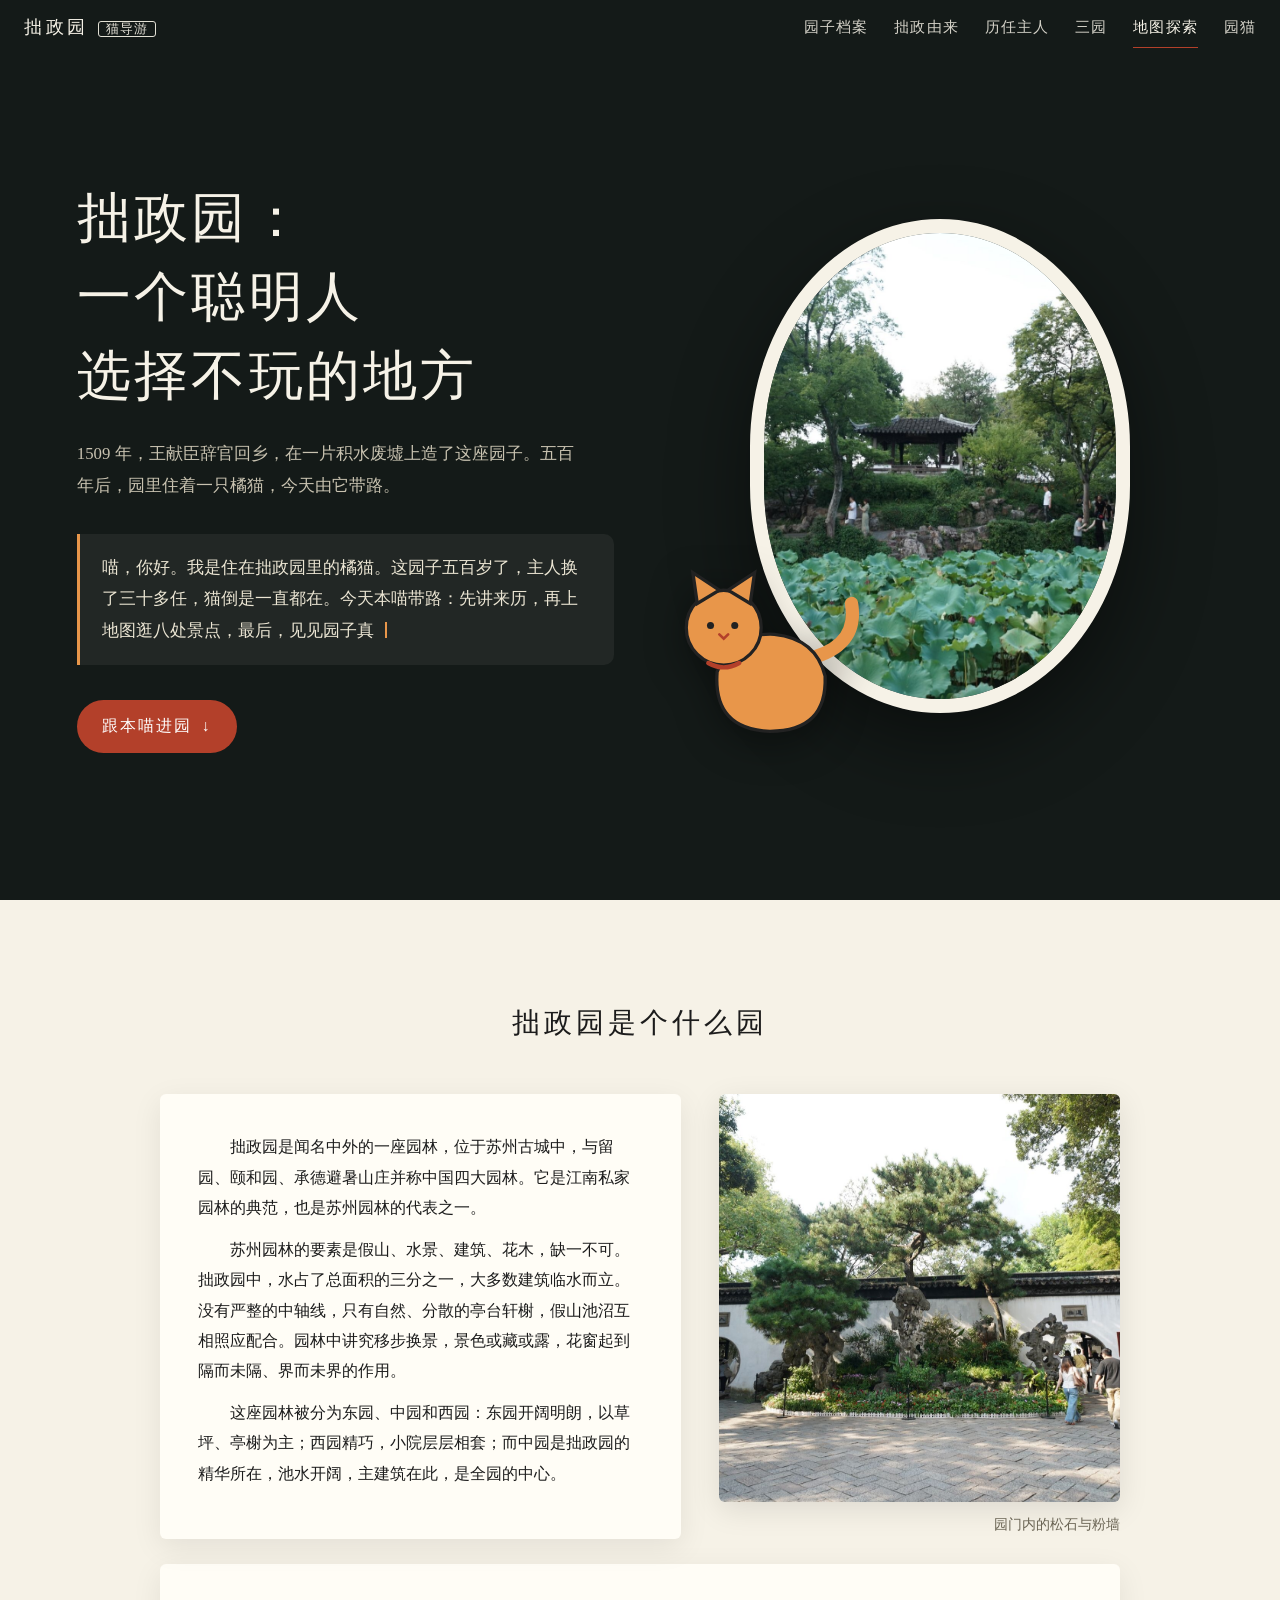
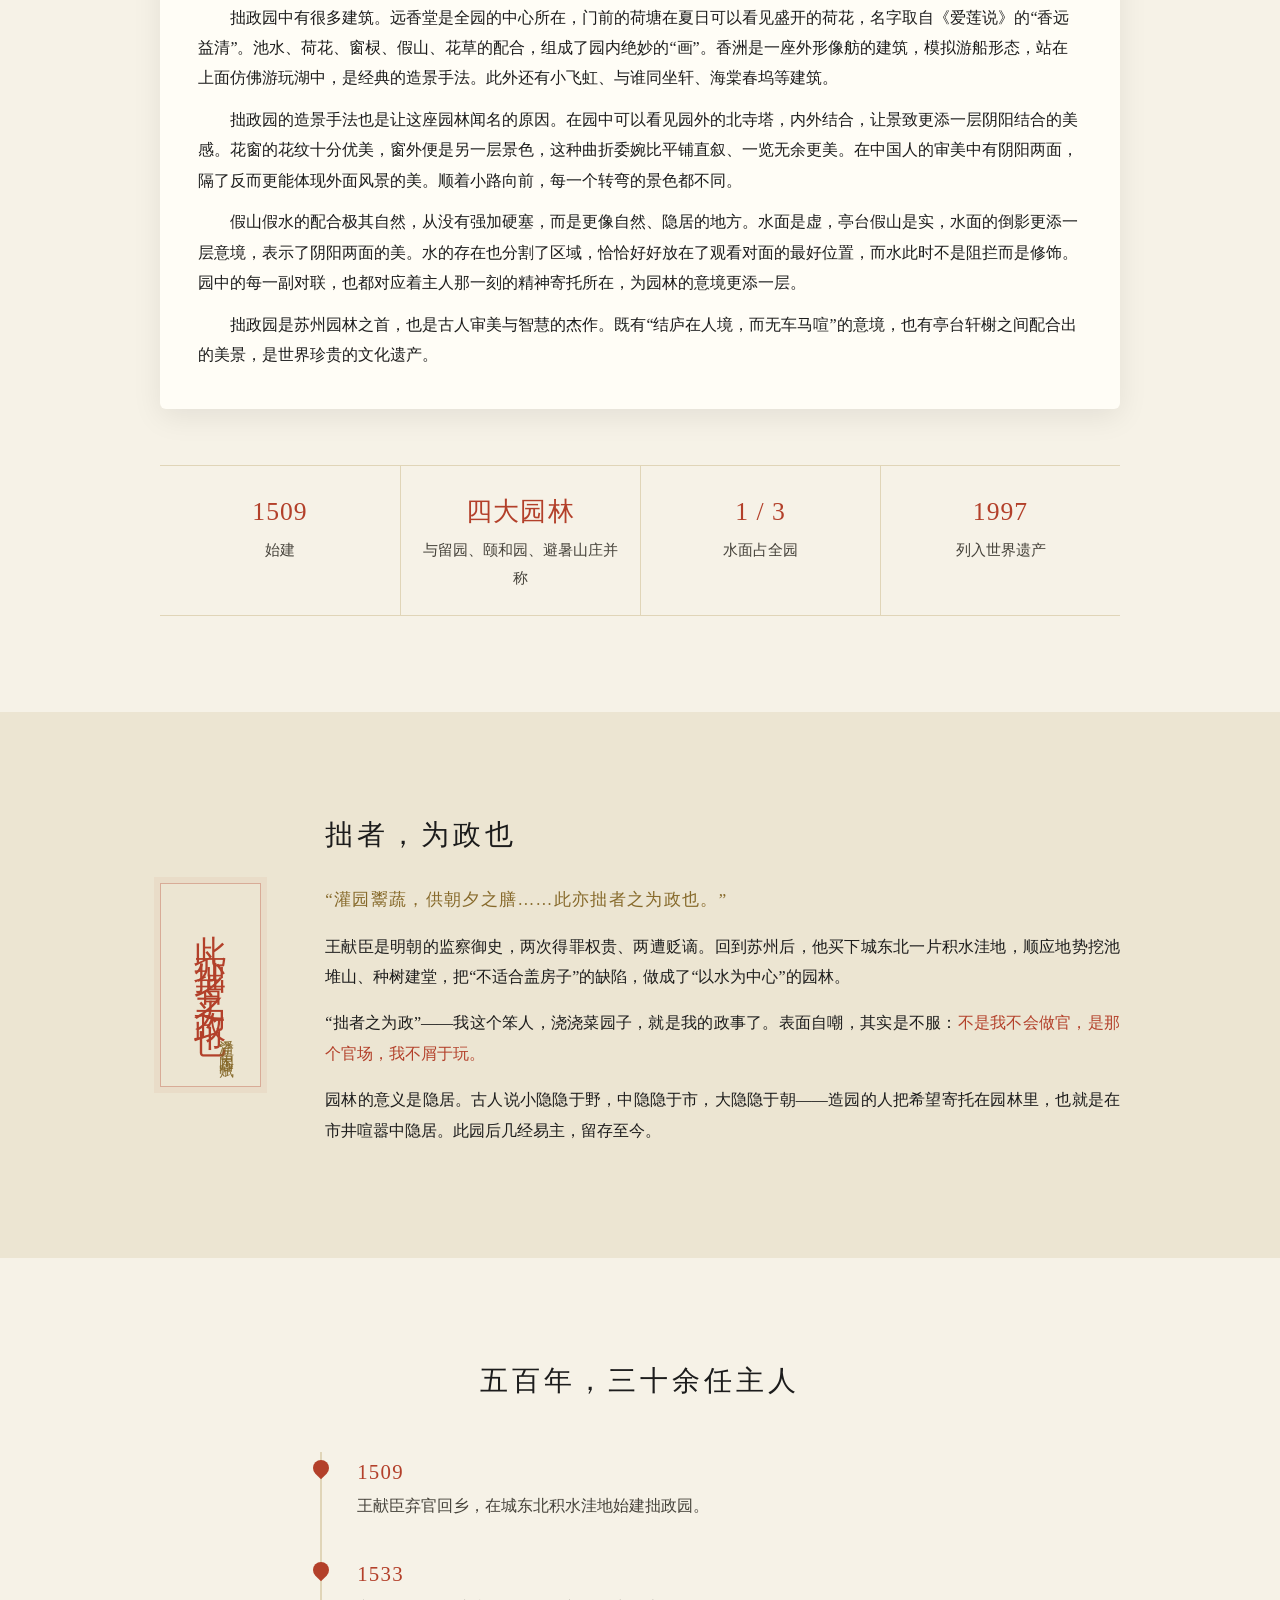
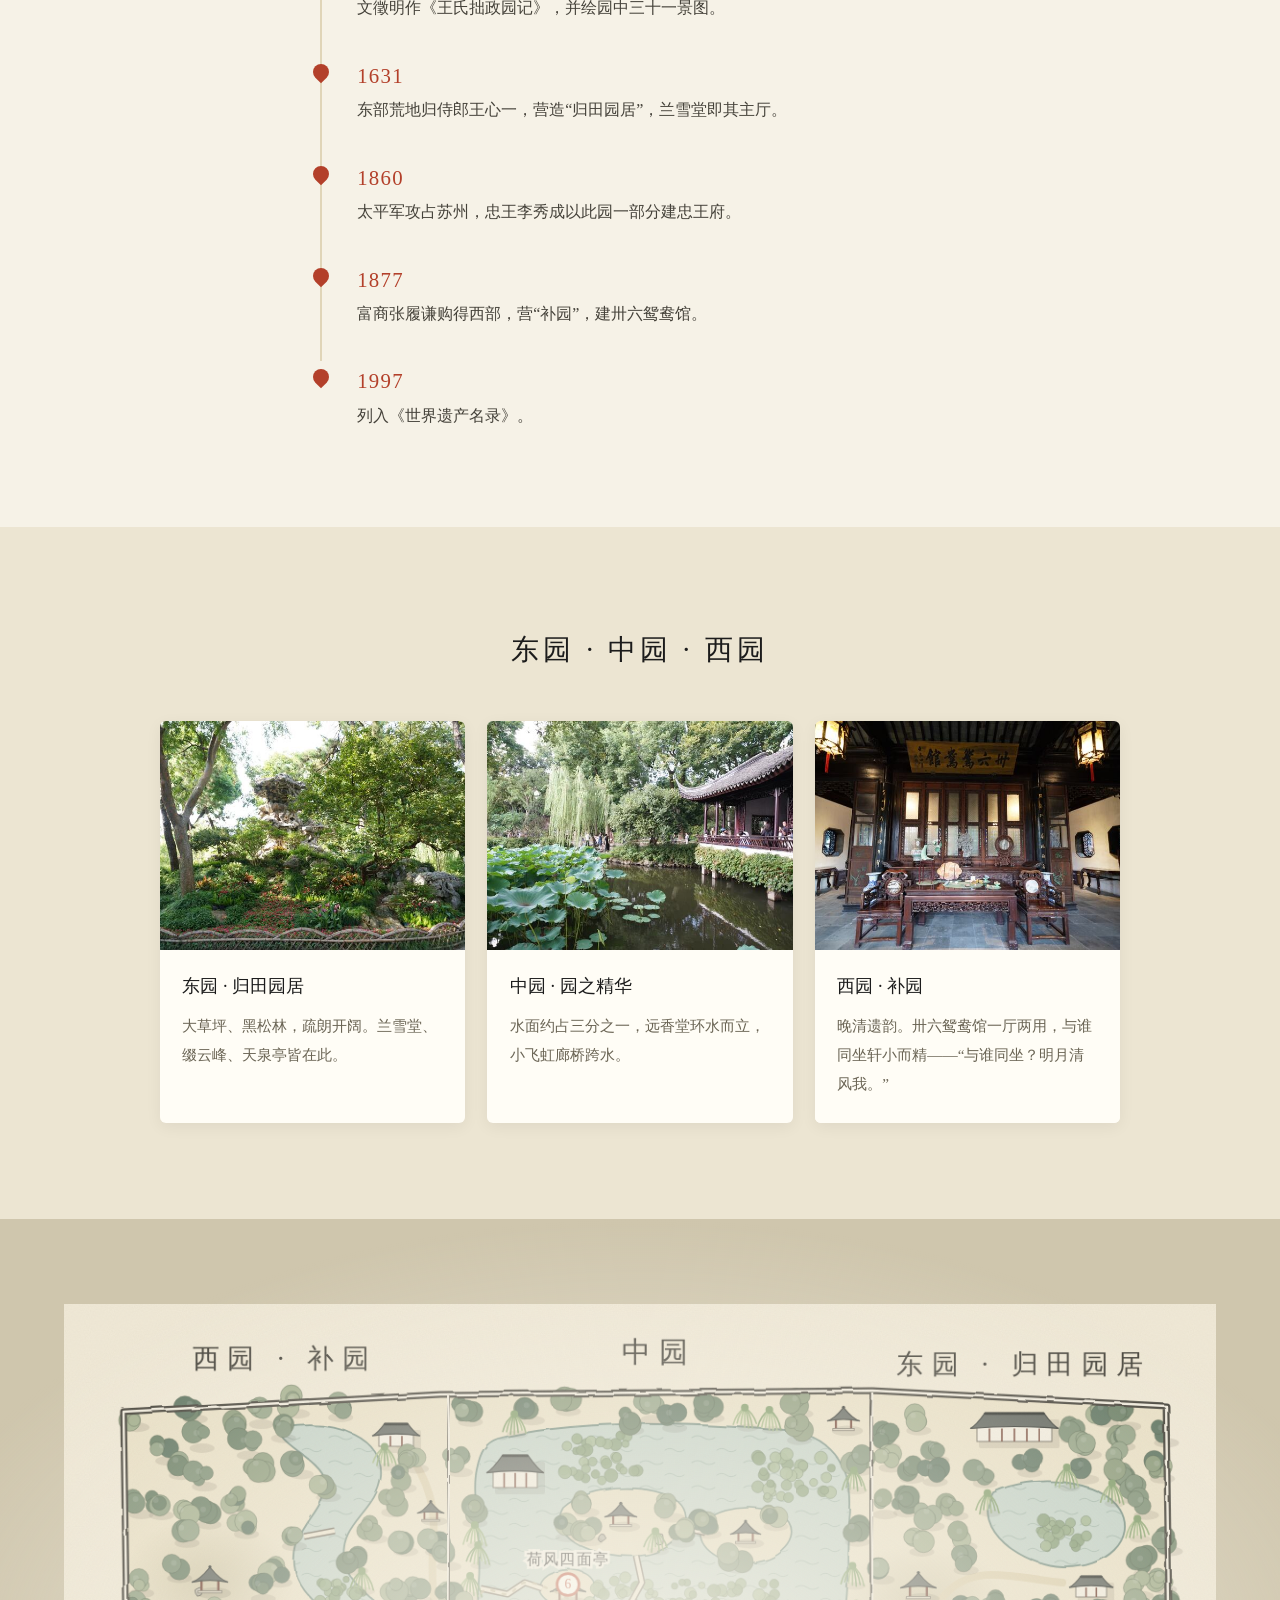
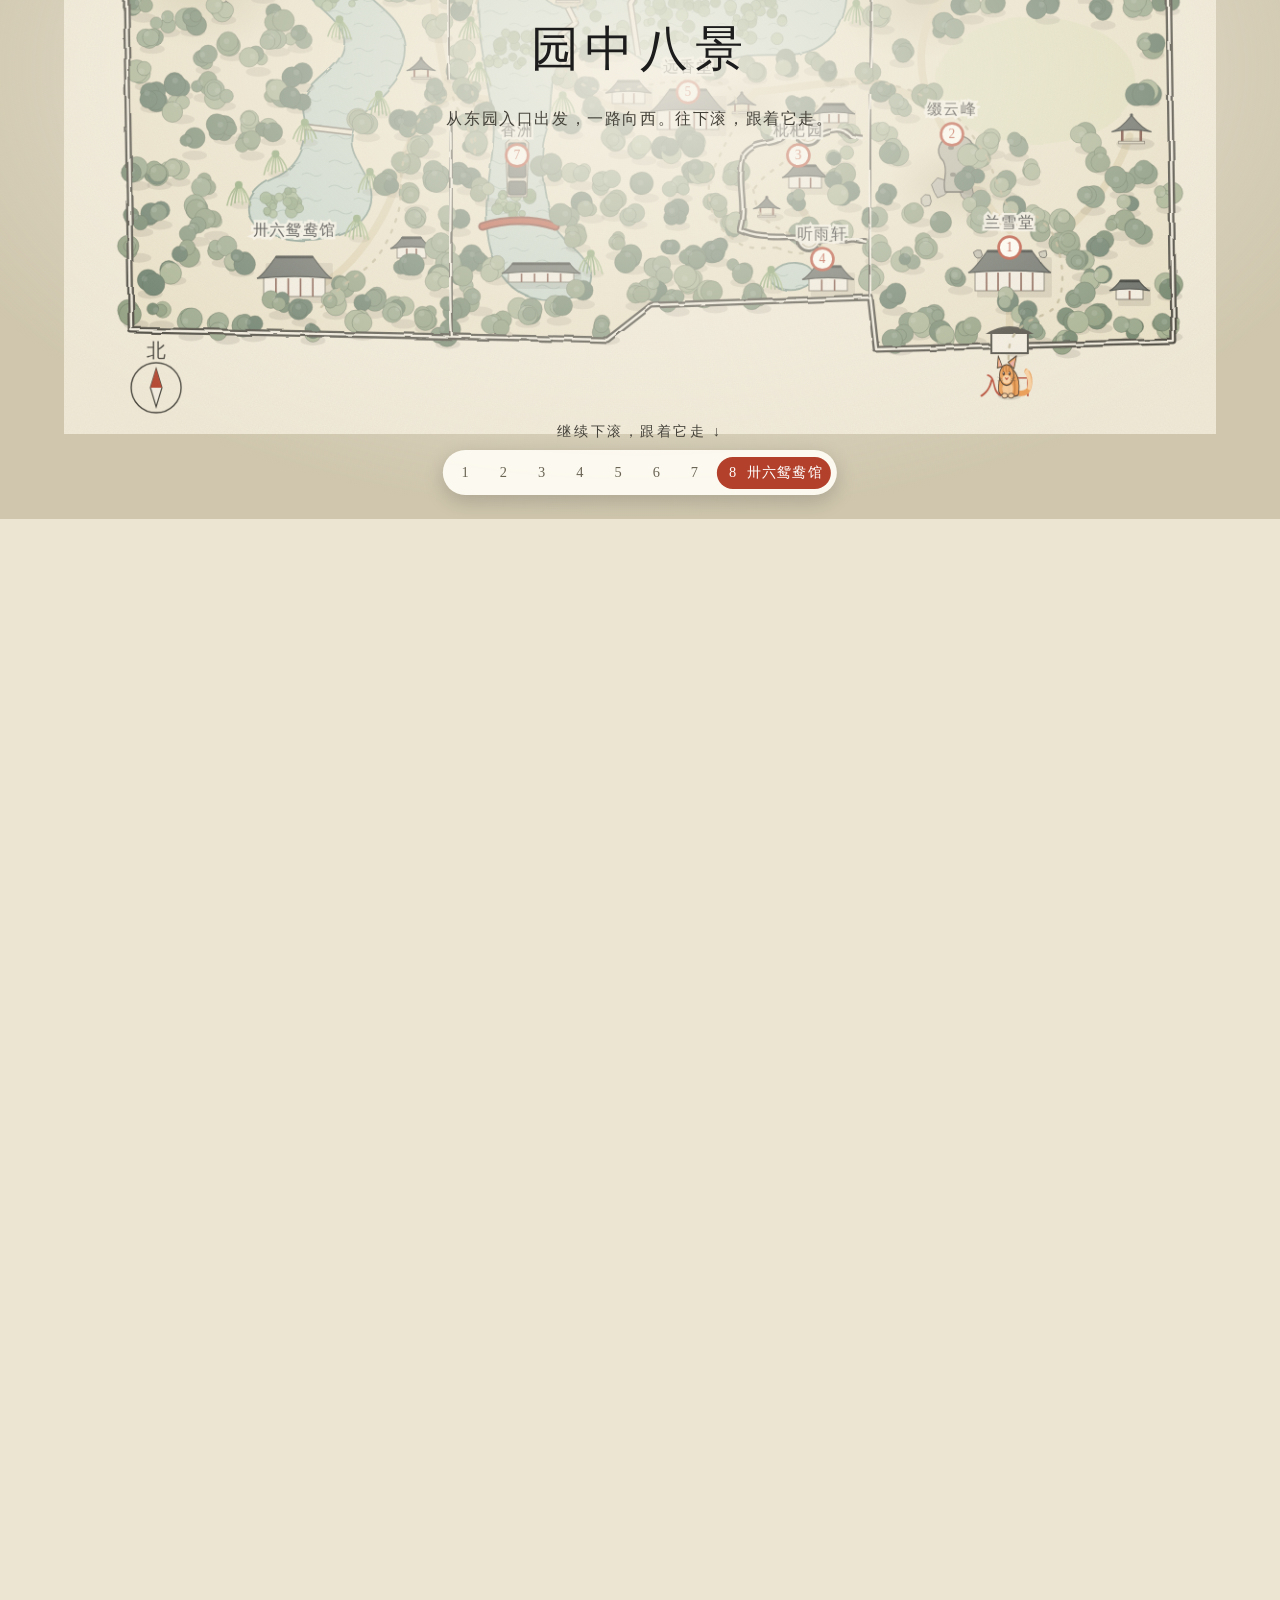
==== commit e38ef9cc: "把地图改成跟着猫走的钉屏游园 地图不再是点红点看详情，而是滚动即行走：滚到地图它放大撑满屏幕并钉住， 镜头跟着一只橘猫沿园路走过八站，走完拉远展示全园与走过的路线，再放行到结尾。  - js/cat." ====
--- a/index.html
+++ b/index.html
@@ -36,7 +36,6 @@
 <!-- 1 开屏 -->
 <header class="hero" id="top">
   <div class="hero-text">
-    <p class="eyebrow">苏州 · 东北街 · 始建于明正德四年</p>
     <h1>拙政园：<br>一个聪明人<br>选择不玩的地方</h1>
     <p class="hero-lead">1509 年，王献臣辞官回乡，在一片积水废墟上造了这座园子。五百年后，园里住着一只橘猫，今天由它带路。</p>
     <div class="hero-say">
@@ -68,18 +67,24 @@
     <h2 class="reveal">拙政园是个什么园</h2>
     <div class="about-grid">
       <div class="essay reveal">
-        <p>拙政园位于苏州东北街，始建于明正德四年（1509 年），是苏州现存最大的古典园林，占地约 78 亩，素有“中国园林之母”之称。</p>
-        <p>全园以水取胜，水面约占三分之一。房屋临水而建，回廊蜿蜒相连，人走在园中，像走在一幅展开的山水长卷里。粉墙黛瓦、色调素雅，追求“虽由人作，宛自天开”的自然之趣。</p>
-        <p>全园分东、中、西三部分：东部疏朗开阔，中部是全园精华，西部回廊精巧。1997 年列入《世界遗产名录》。</p>
+        <p>拙政园是闻名中外的一座园林，位于苏州古城中，与留园、颐和园、承德避暑山庄并称中国四大园林。它是江南私家园林的典范，也是苏州园林的代表之一。</p>
+        <p>苏州园林的要素是假山、水景、建筑、花木，缺一不可。拙政园中，水占了总面积的三分之一，大多数建筑临水而立。没有严整的中轴线，只有自然、分散的亭台轩榭，假山池沼互相照应配合。园林中讲究移步换景，景色或藏或露，花窗起到隔而未隔、界而未界的作用。</p>
+        <p>这座园林被分为东园、中园和西园：东园开阔明朗，以草坪、亭榭为主；西园精巧，小院层层相套；而中园是拙政园的精华所在，池水开阔，主建筑在此，是全园的中心。</p>
       </div>
       <figure class="about-photo reveal">
         <img src="img/lg/entrance-rockery-1.jpg" alt="拙政园入口粉墙与松石" loading="lazy">
         <figcaption>园门内的松石与粉墙</figcaption>
       </figure>
     </div>
+    <div class="essay essay-wide reveal">
+      <p>拙政园中有很多建筑。远香堂是全园的中心所在，门前的荷塘在夏日可以看见盛开的荷花，名字取自《爱莲说》的“香远益清”。池水、荷花、窗棂、假山、花草的配合，组成了园内绝妙的“画”。香洲是一座外形像舫的建筑，模拟游船形态，站在上面仿佛游玩湖中，是经典的造景手法。此外还有小飞虹、与谁同坐轩、海棠春坞等建筑。</p>
+      <p>拙政园的造景手法也是让这座园林闻名的原因。在园中可以看见园外的北寺塔，内外结合，让景致更添一层阴阳结合的美感。花窗的花纹十分优美，窗外便是另一层景色，这种曲折委婉比平铺直叙、一览无余更美。在中国人的审美中有阴阳两面，隔了反而更能体现外面风景的美。顺着小路向前，每一个转弯的景色都不同。</p>
+      <p>假山假水的配合极其自然，从没有强加硬塞，而是更像自然、隐居的地方。水面是虚，亭台假山是实，水面的倒影更添一层意境，表示了阴阳两面的美。水的存在也分割了区域，恰恰好好放在了观看对面的最好位置，而水此时不是阻拦而是修饰。园中的每一副对联，也都对应着主人那一刻的精神寄托所在，为园林的意境更添一层。</p>
+      <p>拙政园是苏州园林之首，也是古人审美与智慧的杰作。既有“结庐在人境，而无车马喧”的意境，也有亭台轩榭之间配合出的美景，是世界珍贵的文化遗产。</p>
+    </div>
     <dl class="facts reveal">
       <div><dt>1509</dt><dd>始建</dd></div>
-      <div><dt>约 78 亩</dt><dd>苏州现存最大古典园林</dd></div>
+      <div><dt>四大园林</dt><dd>与留园、颐和园、避暑山庄并称</dd></div>
       <div><dt>1 / 3</dt><dd>水面占全园</dd></div>
       <div><dt>1997</dt><dd>列入世界遗产</dd></div>
     </dl>
@@ -97,6 +102,7 @@
       <p class="excerpt">“灌园鬻蔬，供朝夕之膳……此亦拙者之为政也。”</p>
       <p>王献臣是明朝的监察御史，两次得罪权贵、两遭贬谪。回到苏州后，他买下城东北一片积水洼地，顺应地势挖池堆山、种树建堂，把“不适合盖房子”的缺陷，做成了“以水为中心”的园林。</p>
       <p>“拙者之为政”——我这个笨人，浇浇菜园子，就是我的政事了。表面自嘲，其实是不服：<em>不是我不会做官，是那个官场，我不屑于玩。</em></p>
+      <p>园林的意义是隐居。古人说小隐隐于野，中隐隐于市，大隐隐于朝——造园的人把希望寄托在园林里，也就是在市井喧嚣中隐居。此园后几经易主，留存至今。</p>
     </div>
   </div>
 </section>
@@ -144,64 +150,30 @@
   </div>
 </section>
 
-<!-- 3 地图探索 -->
+<!-- 3 地图探索：滚动即行走 -->
 <section id="map" class="explore" data-cat="map">
-  <div class="wrap wide">
-    <div class="explore-head reveal">
-      <h2>园中八景</h2>
-      <p>从东园入口出发，一路向西。点开地图上的红点，看每一处的影像与故事。</p>
-    </div>
-
-    <div class="explore-map" id="exploreMap">
-      <div class="map-frame">
+  <div class="tour" id="tour">
+    <div class="tour-stage" id="tourStage">
+
+      <div class="tour-world" id="tourWorld">
         <svg class="garden-map" id="gardenMap" viewBox="0 0 1200 760" role="img" aria-label="拙政园手绘游览图"></svg>
-        <div class="pins" id="pins"></div>
+        <svg class="tour-actors" id="tourActors" viewBox="0 0 1200 760" aria-hidden="true"></svg>
       </div>
-      <ol class="spot-list" id="spotList"></ol>
-    </div>
-
-    <article class="detail" id="detail" hidden>
-      <div class="detail-top">
-        <button class="link-btn" id="backBtn" type="button">← 返回地图</button>
-        <p class="crumbs" id="crumbs"></p>
-        <p class="detail-count" id="detailCount"></p>
+
+      <div class="tour-bubble" id="tourBubble"><p></p></div>
+
+      <aside class="tour-panel" id="tourPanel" aria-live="polite"></aside>
+
+      <div class="tour-title" id="tourTitle">
+        <h2>园中八景</h2>
+        <p>从东园入口出发，一路向西。往下滚，跟着它走。</p>
       </div>
-      <div class="detail-main">
-        <div class="detail-intro">
-          <p class="detail-area" id="dArea"></p>
-          <h3 id="dName"></h3>
-          <p class="detail-tagline" id="dTagline"></p>
-          <div class="detail-desc" id="dDesc"></div>
-          <blockquote class="detail-quote"><p id="dQuote"></p><cite id="dQuoteSrc"></cite></blockquote>
-          <div class="detail-tip"><h4>怎么看</h4><p id="dTip"></p></div>
-        </div>
-        <figure class="stage">
-          <div class="stage-img"><img id="dImg" alt=""></div>
-          <button class="stage-nav prev" id="prevPhoto" type="button" aria-label="上一张">‹</button>
-          <button class="stage-nav next" id="nextPhoto" type="button" aria-label="下一张">›</button>
-          <figcaption><span id="dCap"></span><span id="dPhotoCount"></span></figcaption>
-        </figure>
-      </div>
-      <div class="detail-bottom">
-        <div class="panel" id="thumbsPanel">
-          <h4>本处影像</h4>
-          <div class="thumbs" id="dThumbs"></div>
-        </div>
-        <div class="panel locator">
-          <h4>所在位置</h4>
-          <div class="mini" id="mini"><span class="mini-pin" id="miniPin"></span></div>
-        </div>
-        <button class="panel next-card" id="nextCard" type="button">
-          <span class="next-thumb" id="nextThumb"></span>
-          <span class="next-bd">
-            <span class="next-label" id="nextLabel">下一站</span>
-            <strong id="nextName"></strong>
-            <span class="next-tag" id="nextTag"></span>
-            <span class="next-go">前往 →</span>
-          </span>
-        </button>
-      </div>
-    </article>
+
+      <div class="tour-mini" id="tourMini"></div>
+      <nav class="tour-dots" id="tourDots" aria-label="跳到某一站"></nav>
+      <p class="tour-hint" id="tourHint">继续下滚，跟着它走</p>
+
+    </div>
   </div>
 </section>
 
@@ -329,6 +301,7 @@
       <path d="M42 52 q5 3 10 0 M62 52 q5 3 10 0" fill="none" stroke="#1c1c1c" stroke-width="2" stroke-linecap="round"/>
     </svg>
     <a class="btn ghost" href="#top">回到园门</a>
+    <p class="credits reveal">王鹏越 &middot; 徐一航 &middot; 郑淳元 &middot; 陈宏恩 &middot; 马天予</p>
   </div>
 </section>
 </main>
@@ -345,6 +318,8 @@
 
 <script src="js/data.js"></script>
 <script src="js/map.js"></script>
+<script src="js/cat.js"></script>
+<script src="js/tour.js"></script>
 <script src="js/main.js"></script>
 </body>
 </html>
--- a/css/style.css
+++ b/css/style.css
@@ -86,9 +86,9 @@
   border-radius: 3px;
   font-size: .8rem;
   letter-spacing: .1em;
-  color: var(--red);
-  border-color: var(--red);
-}
+  opacity: .92;
+}
+.topbar.solid .brand span { color: var(--red); border-color: var(--red); opacity: 1; }
 .topbar-links { display: flex; gap: 1.6rem; }
 .topbar-links a {
   text-decoration: none;
@@ -113,7 +113,6 @@
   color: var(--paper);
   overflow: hidden;
 }
-.eyebrow { color: var(--gold); letter-spacing: .3em; font-size: .95rem; margin-bottom: 1.2rem; }
 .hero h1 {
   font-weight: 400;
   font-size: clamp(2rem, 4.4vw, 3.4rem);
@@ -172,13 +171,12 @@
 
 @media (max-width: 820px) {
   .hero { grid-template-columns: 1fr; text-align: left; padding-top: 5rem; }
-  .eyebrow { letter-spacing: .12em; }
   .hero-visual { order: -1; }
   .moon { width: 220px; }
 }
 
 /* 档案 */
-.about-grid { display: grid; grid-template-columns: 1.3fr 1fr; gap: 2.4rem; align-items: center; }
+.about-grid { display: grid; grid-template-columns: 1.3fr 1fr; gap: 2.4rem; align-items: stretch; }
 .essay {
   background: var(--card);
   padding: 2.4rem;
@@ -186,7 +184,10 @@
   box-shadow: 0 8px 30px rgba(0, 0, 0, .08);
 }
 .essay p { text-indent: 2em; margin-bottom: .7rem; }
-.about-photo img { border-radius: 6px; aspect-ratio: 4 / 5; object-fit: cover; box-shadow: 0 8px 30px rgba(0, 0, 0, .1); }
+.essay-wide { margin-top: 1.6rem; }
+.essay-wide p:last-child { margin-bottom: 0; }
+.about-photo { display: flex; flex-direction: column; }
+.about-photo img { flex: 1 1 auto; min-height: 280px; width: 100%; object-fit: cover; border-radius: 6px; box-shadow: 0 8px 30px rgba(0, 0, 0, .1); }
 .about-photo figcaption, .pc-bd p { color: var(--muted); }
 .about-photo figcaption { margin-top: .6rem; font-size: .9rem; text-align: right; }
 .facts {
@@ -198,11 +199,11 @@
 }
 .facts div { padding: 1.4rem 1rem; text-align: center; }
 .facts div + div { border-left: 1px solid var(--line); }
-.facts dt { font-size: 1.6rem; color: var(--red); letter-spacing: .04em; }
+.facts dt { font-size: clamp(1.15rem, 2vw, 1.6rem); color: var(--red); letter-spacing: .04em; }
 .facts dd { font-size: .92rem; color: var(--ink-2); }
 @media (max-width: 760px) {
   .about-grid { grid-template-columns: 1fr; }
-  .about-photo img { aspect-ratio: 4 / 3; }
+  .about-photo img { min-height: 220px; max-height: 42vh; }
   .facts { grid-template-columns: repeat(2, 1fr); }
   .facts div:nth-child(3) { border-left: 0; }
   .facts div:nth-child(n+3) { border-top: 1px solid var(--line); }
@@ -259,209 +260,271 @@
 .pc p { font-size: .95rem; }
 @media (max-width: 760px) { .cards3 { grid-template-columns: 1fr; } }
 
-/* 地图探索 */
-.explore { background: var(--paper); }
-.explore-head { text-align: center; margin-bottom: 2.4rem; }
-.explore-head h2 { margin-bottom: .6rem; }
-.explore-head p { color: var(--ink-2); }
-
-.explore-map { display: grid; grid-template-columns: minmax(0, 1fr) 290px; gap: 1.6rem; align-items: start; }
-.map-frame {
-  position: relative;
-  border-radius: 10px;
+/* 地图探索：钉屏游园 */
+.explore { padding: 0; background: var(--paper-2); }
+.tour { position: relative; }
+.tour-stage {
+  position: sticky;
+  top: 0;
+  height: 100vh;
   overflow: hidden;
-  background: #f1ead8;
-  box-shadow: 0 10px 40px rgba(60, 50, 20, .12), inset 0 0 0 1px var(--line);
-}
-.garden-map { display: block; width: 100%; height: auto; }
-.pins { position: absolute; inset: 0; }
-
-.pin {
-  position: absolute;
-  transform: translate(-50%, -100%);
+  background: #cfc6ad;
+}
+.tour-world {
+  position: absolute;
+  top: 0;
+  left: 0;
+  width: 1200px;
+  height: 760px;
+  transform-origin: 0 0;
+  will-change: transform;
+}
+.tour-world > svg { position: absolute; inset: 0; width: 100%; height: 100%; display: block; }
+.tour-actors { overflow: visible; }
+
+/* 猫走过的路：未走过是浅虚线，走过变成朱红实线 */
+.trace-ghost { fill: none; stroke: #b9ae8d; stroke-width: 2.4; stroke-dasharray: 3 9; stroke-linecap: round; opacity: .85; }
+.trace-done { fill: none; stroke: var(--red); stroke-width: 2.6; stroke-linecap: round; opacity: .8; }
+
+.tour-pin { pointer-events: none; }
+.tour-pin .pin-halo { fill: var(--red); opacity: 0; transform-origin: center; }
+.tour-pin .pin-dot { fill: #fffdf6; stroke: var(--red); stroke-width: 2.6; }
+.tour-pin .pin-num { font-size: 13px; fill: var(--red); text-anchor: middle; font-family: var(--serif); }
+.tour-pin .pin-name {
+  font-size: 15px; fill: var(--ink); text-anchor: middle; font-family: var(--serif);
+  letter-spacing: .1em; paint-order: stroke; stroke: rgba(246, 242, 231, .9); stroke-width: 5px;
+  opacity: 0; transition: opacity .4s;
+}
+.tour-pin.far .pin-name, .tour-pin.current .pin-name { opacity: 1; }
+/* 到站以后猫本身就是标记，把红点收起来，只留名字 */
+.tour-pin.current .pin-dot, .tour-pin.current .pin-num { display: none; }
+.tour-pin.current .pin-halo { animation: pinPulse 2.4s infinite; }
+@keyframes pinPulse {
+  0% { opacity: .35; transform: scale(.7); }
+  70% { opacity: 0; transform: scale(1.9); }
+  100% { opacity: 0; transform: scale(1.9); }
+}
+@keyframes catZ {
+  0% { opacity: 0; transform: translate(0, 4px); }
+  30% { opacity: .9; }
+  100% { opacity: 0; transform: translate(6px, -14px); }
+}
+
+/* 开场标题 */
+.tour-title {
+  position: absolute;
+  inset: 0;
   display: flex;
   flex-direction: column;
   align-items: center;
-  z-index: 1;
-}
-.pin-mark {
-  width: 34px;
-  height: 34px;
-  display: grid;
-  place-items: center;
-  background: var(--red);
-  border: 2px solid #fff;
-  border-radius: 50% 50% 50% 0;
-  transform: rotate(-45deg);
-  box-shadow: 0 4px 10px rgba(80, 20, 10, .35);
-  transition: transform .25s, background .25s;
-}
-.pin-mark span { transform: rotate(45deg); color: #fff; font-size: .95rem; line-height: 1; }
-.pin-label {
-  position: absolute;
-  top: 2px;
+  justify-content: center;
+  gap: .6rem;
+  text-align: center;
+  pointer-events: none;
+  transition: opacity .5s;
+  background: radial-gradient(60% 50% at 50% 50%, rgba(246, 242, 231, .88), rgba(246, 242, 231, 0));
+}
+.tour-title h2 { margin: 0; font-size: clamp(2rem, 4vw, 3rem); }
+.tour-title p { color: var(--ink-2); letter-spacing: .1em; }
+
+/* 猫的话 */
+.tour-bubble {
+  position: absolute;
+  top: 0;
+  left: 0;
+  max-width: 19rem;
+  translate: -50% -100%;
+  padding: .7rem 1.1rem;
+  background: rgba(255, 253, 246, .97);
+  border: 1px solid var(--line);
+  border-radius: 14px;
+  box-shadow: 0 6px 20px rgba(0, 0, 0, .14);
+  font-size: .95rem;
+  line-height: 1.75;
+  opacity: 0;
+  transition: opacity .45s;
+  pointer-events: none;
+  z-index: 4;
+}
+.tour-bubble.on { opacity: 1; }
+.tour-bubble p { margin: 0; }
+.tour-bubble::after {
+  content: "";
+  position: absolute;
+  left: 50%;
+  bottom: -8px;
+  translate: -50% 0;
+  border: 8px solid transparent;
+  border-top-color: rgba(255, 253, 246, .97);
+  border-bottom: 0;
+}
+
+/* 站点面板 */
+.tour-panel {
+  position: absolute;
+  top: 0;
+  right: 0;
+  width: min(30rem, 38vw);
+  height: 100%;
+  padding: 4.6rem 2.2rem 2.8rem;
+  overflow: hidden;
+  display: flex;
+  flex-direction: column;
+  background: linear-gradient(to left, var(--paper) 94%, rgba(246, 242, 231, 0));
+  opacity: 0;
+  transform: translateX(28px);
+  transition: opacity .55s ease, transform .55s ease;
+  pointer-events: none;
+  z-index: 3;
+}
+.panel-on .tour-panel { opacity: 1; transform: none; pointer-events: auto; }
+.tp-meta { flex: none; display: flex; align-items: baseline; gap: .8rem; line-height: 1; }
+.tp-num { font-size: 1.5rem; color: var(--red); letter-spacing: .06em; }
+.tp-area { color: var(--gold-ink); letter-spacing: .3em; font-size: .9rem; }
+.tp-name { flex: none; font-weight: 400; font-size: clamp(1.9rem, 2.6vw, 2.5rem); letter-spacing: .12em; line-height: 1.35; margin: .3rem 0 0; }
+.tp-tag { flex: none; color: var(--ink-2); letter-spacing: .08em; margin-bottom: 1rem; }
+.tp-shot { margin: 0; flex: 1 1 auto; min-height: 168px; display: flex; flex-direction: column; }
+.tp-shot img { cursor: zoom-in; flex: 1 1 auto; min-height: 0; width: 100%; object-fit: cover; border-radius: 8px; box-shadow: 0 10px 28px rgba(0, 0, 0, .2); }
+.tp-shot figcaption { flex: none; margin-top: .4rem; font-size: .85rem; color: var(--muted); }
+.tp-thumbs { flex: none; display: flex; gap: .5rem; margin-top: .6rem; }
+.tp-thumbs button { width: 62px; aspect-ratio: 3 / 2; border-radius: 4px; overflow: hidden; opacity: .55; outline: 2px solid transparent; outline-offset: 2px; transition: opacity .2s; }
+.tp-thumbs button img { width: 100%; height: 100%; object-fit: cover; }
+.tp-thumbs button:hover { opacity: .85; }
+.tp-thumbs button.on { opacity: 1; outline-color: var(--red); }
+.tp-desc { flex: none; margin-top: .9rem; }
+.tp-desc p { font-size: .92rem; line-height: 1.78; color: var(--ink-2); text-align: justify; margin-bottom: .5rem; }
+.tp-quote { flex: none; margin-top: .8rem; padding-left: .9rem; border-left: 3px solid var(--red); }
+.tp-quote p { color: var(--red); letter-spacing: .1em; }
+.tp-quote cite { font-style: normal; font-size: .85rem; color: var(--gold-ink); }
+.tp-quote cite::before { content: "—— "; }
+.tp-tip { flex: none; margin-top: .8rem; font-size: .9rem; line-height: 1.8; color: var(--ink-2); }
+.tp-tip b { font-weight: 400; color: var(--gold-ink); letter-spacing: .18em; margin-right: .6rem; }
+
+/* 屏幕不高时压紧文字，把高度让给照片 */
+@media (max-height: 820px) {
+  .tour-panel { padding-top: 3.4rem; }
+  .tp-name { font-size: 1.7rem; }
+  .tp-tag { margin-bottom: .7rem; }
+  .tp-desc { margin-top: .7rem; }
+  .tp-desc p { font-size: .86rem; line-height: 1.7; margin-bottom: .4rem; }
+  .tp-tip { font-size: .85rem; line-height: 1.7; }
+  .tp-thumbs button { width: 54px; }
+  .tp-shot { min-height: 142px; }
+  .tp-quote { margin-top: .6rem; }
+}
+
+/* 点开看大图 */
+.lightbox {
+  position: fixed;
+  inset: 0;
+  z-index: 90;
+  display: flex;
+  align-items: center;
+  justify-content: center;
+  padding: 3.5rem 5rem 4rem;
+  background: rgba(14, 13, 11, .93);
+  backdrop-filter: blur(4px);
+  animation: boxIn .25s ease;
+  cursor: zoom-out;
+}
+@keyframes boxIn { from { opacity: 0; } to { opacity: 1; } }
+.lightbox figure { margin: 0; display: flex; flex-direction: column; align-items: center; gap: 1rem; max-width: 100%; max-height: 100%; }
+.lightbox img {
+  max-width: 100%;
+  max-height: calc(100vh - 9rem);
+  object-fit: contain;
+  border-radius: 4px;
+  box-shadow: 0 24px 70px rgba(0, 0, 0, .55);
+}
+.lightbox figcaption { color: rgba(246, 242, 231, .9); letter-spacing: .12em; font-size: .95rem; }
+.box-close, .box-nav {
+  position: absolute;
+  display: flex;
+  align-items: center;
+  justify-content: center;
+  border-radius: 50%;
+  color: var(--paper);
+  background: rgba(255, 253, 246, .12);
+  cursor: pointer;
+  transition: background .2s;
+}
+.box-close:hover, .box-nav:hover { background: rgba(255, 253, 246, .26); }
+.box-close { top: 1.2rem; right: 1.6rem; width: 44px; height: 44px; font-size: 1.7rem; }
+.box-nav { top: 50%; translate: 0 -50%; width: 52px; height: 52px; font-size: 2rem; }
+.box-nav.prev { left: 1.6rem; }
+.box-nav.next { right: 1.6rem; }
+
+/* 小地图 */
+.tour-mini {
+  position: absolute;
+  left: 1.6rem;
+  bottom: 1.6rem;
+  width: 200px;
+  border-radius: 8px;
+  overflow: hidden;
+  box-shadow: 0 6px 20px rgba(0, 0, 0, .25);
+  opacity: .93;
+  z-index: 3;
+  transition: opacity .4s;
+}
+.is-far .tour-mini { opacity: 0; }
+.tour-mini svg { display: block; width: 100%; height: auto; }
+.mini-dot, .mini-cat { position: absolute; border-radius: 50%; transform: translate(-50%, -50%); }
+.mini-dot { width: 7px; height: 7px; background: #fffdf6; border: 1.5px solid var(--red); opacity: .55; }
+.mini-dot.on { background: var(--red); opacity: 1; }
+.mini-cat { width: 11px; height: 11px; background: var(--orange); border: 2px solid #fffdf6; box-shadow: 0 0 0 1px rgba(0, 0, 0, .3); }
+
+/* 跳站快捷条 */
+.tour-dots {
+  position: absolute;
+  left: 50%;
+  bottom: 1.5rem;
+  translate: -50% 0;
+  display: flex;
+  gap: .4rem;
+  padding: .4rem;
+  border-radius: 40px;
+  background: rgba(255, 253, 246, .92);
+  box-shadow: 0 6px 20px rgba(0, 0, 0, .18);
+  z-index: 5;
+}
+.tour-dot {
+  display: flex;
+  align-items: center;
+  gap: 0;
+  height: 32px;
+  padding: 0 .5rem;
+  border-radius: 30px;
+  color: var(--muted);
+  transition: background .25s, color .25s;
+}
+.tour-dot i { font-style: normal; font-size: .9rem; min-width: 1.1em; text-align: center; }
+.tour-dot em {
+  font-style: normal;
+  max-width: 0;
+  overflow: hidden;
   white-space: nowrap;
-  padding: .15rem .7rem;
-  background: rgba(255, 253, 246, .95);
-  border: 1px solid var(--line);
-  border-radius: 20px;
-  font-size: .92rem;
-  color: var(--ink);
-  box-shadow: var(--shadow);
-  transition: background .25s, color .25s;
-}
-.pin.r .pin-label { left: 40px; }
-.pin.l .pin-label { right: 40px; }
-.pin::after {
-  content: "";
-  position: absolute;
-  bottom: -4px;
-  width: 14px;
-  height: 5px;
-  border-radius: 50%;
-  background: rgba(0, 0, 0, .25);
-}
-.pin:hover, .pin:focus-visible, .pin.hot { z-index: 3; }
-.pin:hover .pin-mark, .pin:focus-visible .pin-mark, .pin.hot .pin-mark { transform: rotate(-45deg) scale(1.18); background: #9a3522; }
-.pin:hover .pin-label, .pin:focus-visible .pin-label, .pin.hot .pin-label { background: var(--ink); color: var(--paper); border-color: var(--ink); }
-.pin:focus-visible { outline: none; }
-.pin.hot .pin-mark::before {
-  content: "";
-  position: absolute;
-  inset: -8px;
-  border-radius: inherit;
-  border: 2px solid var(--red);
-  animation: ping 1.4s ease-out infinite;
-}
-@keyframes ping { from { opacity: .8; transform: scale(.8); } to { opacity: 0; transform: scale(1.5); } }
-
-.spot-list { list-style: none; display: flex; flex-direction: column; gap: .5rem; counter-reset: s; }
-.spot-list button {
-  width: 100%;
-  display: grid;
-  grid-template-columns: 64px 1fr;
-  gap: .8rem;
-  align-items: center;
-  padding: .5rem;
-  text-align: left;
-  background: var(--card);
-  border: 1px solid transparent;
-  border-radius: 8px;
-  box-shadow: var(--shadow);
-  transition: border-color .2s, transform .2s;
-}
-.spot-list button:hover, .spot-list button.hot { border-color: var(--red); transform: translateX(-3px); }
-.spot-list img { width: 64px; height: 50px; object-fit: cover; border-radius: 5px; }
-.spot-list strong { display: block; font-weight: 400; font-size: 1rem; line-height: 1.4; }
-.spot-list strong i { font-style: normal; color: var(--red); margin-right: .45rem; }
-.spot-list small { display: block; font-size: .85rem; line-height: 1.5; color: var(--muted); }
-
-@media (max-width: 980px) {
-  .explore-map { grid-template-columns: 1fr; }
-  .spot-list { display: grid; grid-template-columns: repeat(2, 1fr); }
-}
-@media (max-width: 640px) {
-  .map-frame { margin: 0 -1.5rem; border-radius: 0; }
-  .pin-mark { width: 26px; height: 26px; }
-  .pin-mark span { font-size: .8rem; }
-  .pin-label { display: none; }
-  .spot-list { grid-template-columns: 1fr; }
-}
-
-/* 详情 */
-.explore.is-detail .explore-map { display: none; }
-.detail { animation: rise .5s ease; }
-@keyframes rise { from { opacity: 0; transform: translateY(16px); } to { opacity: 1; transform: none; } }
-.detail-top {
-  display: flex;
-  align-items: center;
-  gap: 1.4rem;
-  padding-bottom: 1rem;
-  margin-bottom: 1.6rem;
-  border-bottom: 1px solid var(--line);
-}
-.link-btn { padding: .3rem .9rem; border: 1px solid var(--line); border-radius: 30px; background: var(--card); transition: border-color .2s; }
-.link-btn:hover { border-color: var(--red); }
-.crumbs { color: var(--muted); flex: 1; }
-.detail-count { color: var(--red); letter-spacing: .1em; }
-
-.detail-main { display: grid; grid-template-columns: 5fr 7fr; gap: 2.4rem; align-items: start; }
-.detail-area { color: var(--gold-ink); letter-spacing: .3em; }
-.detail-intro h3 { font-weight: 400; font-size: clamp(2rem, 3.6vw, 2.9rem); letter-spacing: .12em; line-height: 1.4; }
-.detail-tagline { font-size: 1.15rem; letter-spacing: .12em; color: var(--ink-2); margin: .3rem 0 1.4rem; }
-.detail-desc p { margin-bottom: .8rem; text-align: justify; color: var(--ink-2); }
-.detail-quote { margin-top: 1.4rem; padding: 1rem 1.2rem; border-left: 3px solid var(--red); background: var(--paper-2); border-radius: 0 6px 6px 0; }
-.detail-quote p { font-size: 1.2rem; letter-spacing: .12em; color: var(--red); }
-.detail-quote cite { display: block; margin-top: .3rem; font-style: normal; font-size: .9rem; color: var(--gold-ink); text-align: right; }
-.detail-quote cite::before { content: "—— "; }
-
-.stage { position: sticky; top: 76px; }
-.stage-img { border-radius: 10px; overflow: hidden; background: #2b2f2b; aspect-ratio: 3 / 2; box-shadow: 0 14px 40px rgba(0, 0, 0, .18); }
-.stage-img img { width: 100%; height: 100%; object-fit: cover; transition: opacity .35s; }
-.stage-img img.fading { opacity: 0; }
-.stage-nav {
-  position: absolute;
-  top: calc(50% - 1.6rem);
-  width: 44px;
-  height: 44px;
-  border-radius: 50%;
-  background: rgba(255, 253, 246, .9);
-  font-size: 1.6rem;
-  line-height: 1;
-  box-shadow: var(--shadow);
-  transition: background .2s;
-}
-.stage-nav:hover { background: #fff; }
-.stage-nav.prev { left: 12px; }
-.stage-nav.next { right: 12px; }
-.stage figcaption { display: flex; justify-content: space-between; margin-top: .6rem; color: var(--muted); }
-
-.detail-tip { margin-top: 1.4rem; }
-.detail-tip h4 { font-weight: 400; font-size: 1rem; letter-spacing: .2em; color: var(--gold-ink); }
-.detail-tip p { color: var(--ink-2); }
-
-.detail-bottom { display: grid; grid-template-columns: repeat(auto-fit, minmax(280px, 1fr)); gap: 1.2rem; margin-top: 2rem; }
-.panel { background: var(--card); border-radius: 10px; padding: 1.2rem 1.3rem; box-shadow: var(--shadow); text-align: left; }
-.panel h4 { font-weight: 400; font-size: 1.05rem; letter-spacing: .12em; margin-bottom: .5rem; }
-.thumbs { display: grid; grid-template-columns: repeat(auto-fill, minmax(96px, 1fr)); gap: .6rem; margin-top: .8rem; }
-.thumbs button { aspect-ratio: 3 / 2; border-radius: 5px; overflow: hidden; outline: 2px solid transparent; outline-offset: 2px; opacity: .7; transition: opacity .2s; }
-.thumbs button img { width: 100%; height: 100%; object-fit: cover; }
-.thumbs button:hover { opacity: 1; }
-.thumbs button.on { outline-color: var(--red); opacity: 1; }
-
-.mini { position: relative; border-radius: 6px; overflow: hidden; }
-.mini svg { display: block; width: 100%; height: auto; }
-.mini-pin {
-  position: absolute;
-  width: 16px;
-  height: 16px;
-  margin: -8px 0 0 -8px;
-  border-radius: 50%;
-  background: var(--red);
-  border: 2px solid #fff;
-  box-shadow: 0 0 0 0 rgba(179, 64, 42, .6);
-  animation: pulse 1.6s infinite;
-}
-@keyframes pulse { to { box-shadow: 0 0 0 14px rgba(179, 64, 42, 0); } }
-
-.next-card { display: grid; grid-template-columns: 110px 1fr; gap: 1rem; align-items: center; border: 1px solid transparent; transition: border-color .2s, transform .2s; }
-.next-card:hover { border-color: var(--red); transform: translateY(-3px); }
-.next-thumb { display: block; width: 110px; height: 110px; border-radius: 8px; overflow: hidden; background: var(--night); }
-.next-thumb img { width: 100%; height: 100%; object-fit: cover; }
-.next-thumb svg { width: 100%; height: 100%; padding: 1.2rem; }
-.next-bd { display: flex; flex-direction: column; }
-.next-label { color: var(--gold-ink); letter-spacing: .2em; font-size: .9rem; }
-.next-bd strong { font-weight: 400; font-size: 1.3rem; letter-spacing: .1em; line-height: 1.5; }
-.next-tag { color: var(--muted); font-size: .9rem; line-height: 1.6; }
-.next-go { margin-top: .4rem; color: var(--red); }
-
-@media (max-width: 900px) {
-  .detail-main { grid-template-columns: 1fr; }
-  .detail-intro { order: 2; }
-  .stage { position: relative; top: 0; }
-  .crumbs { display: none; }
-  .detail-top { justify-content: space-between; }
-}
+  font-size: .9rem;
+  letter-spacing: .08em;
+  transition: max-width .3s ease, margin .3s ease;
+}
+.tour-dot:hover { background: var(--paper-2); color: var(--ink); }
+.tour-dot:hover em, .tour-dot.on em { max-width: 6em; margin-left: .4rem; }
+.tour-dot.on { background: var(--red); color: #fff; }
+
+.tour-hint {
+  position: absolute;
+  left: 50%;
+  bottom: 4.6rem;
+  translate: -50% 0;
+  color: var(--ink-2);
+  font-size: .9rem;
+  letter-spacing: .18em;
+  transition: opacity .5s;
+  pointer-events: none;
+  z-index: 4;
+}
+.tour-hint::after { content: " ↓"; }
 
 /* 园猫与尾声 */
 .owners { background: var(--paper-2); }
@@ -507,6 +570,14 @@
 .end .q { font-size: clamp(1.3rem, 2.8vw, 2rem); line-height: 2; max-width: 22em; margin: 0 auto; }
 .end .q b { color: #d9674f; font-weight: 400; }
 .end-cat { display: block; width: 150px; margin: 2.8rem auto 2.4rem; }
+.credits {
+  margin-top: 3.2rem;
+  font-size: 1rem;
+  letter-spacing: .24em;
+  color: rgba(246, 242, 231, .88);
+}
+
+body.in-tour .guide { opacity: 0; pointer-events: none; }
 
 /* 常驻猫导游 */
 .guide {
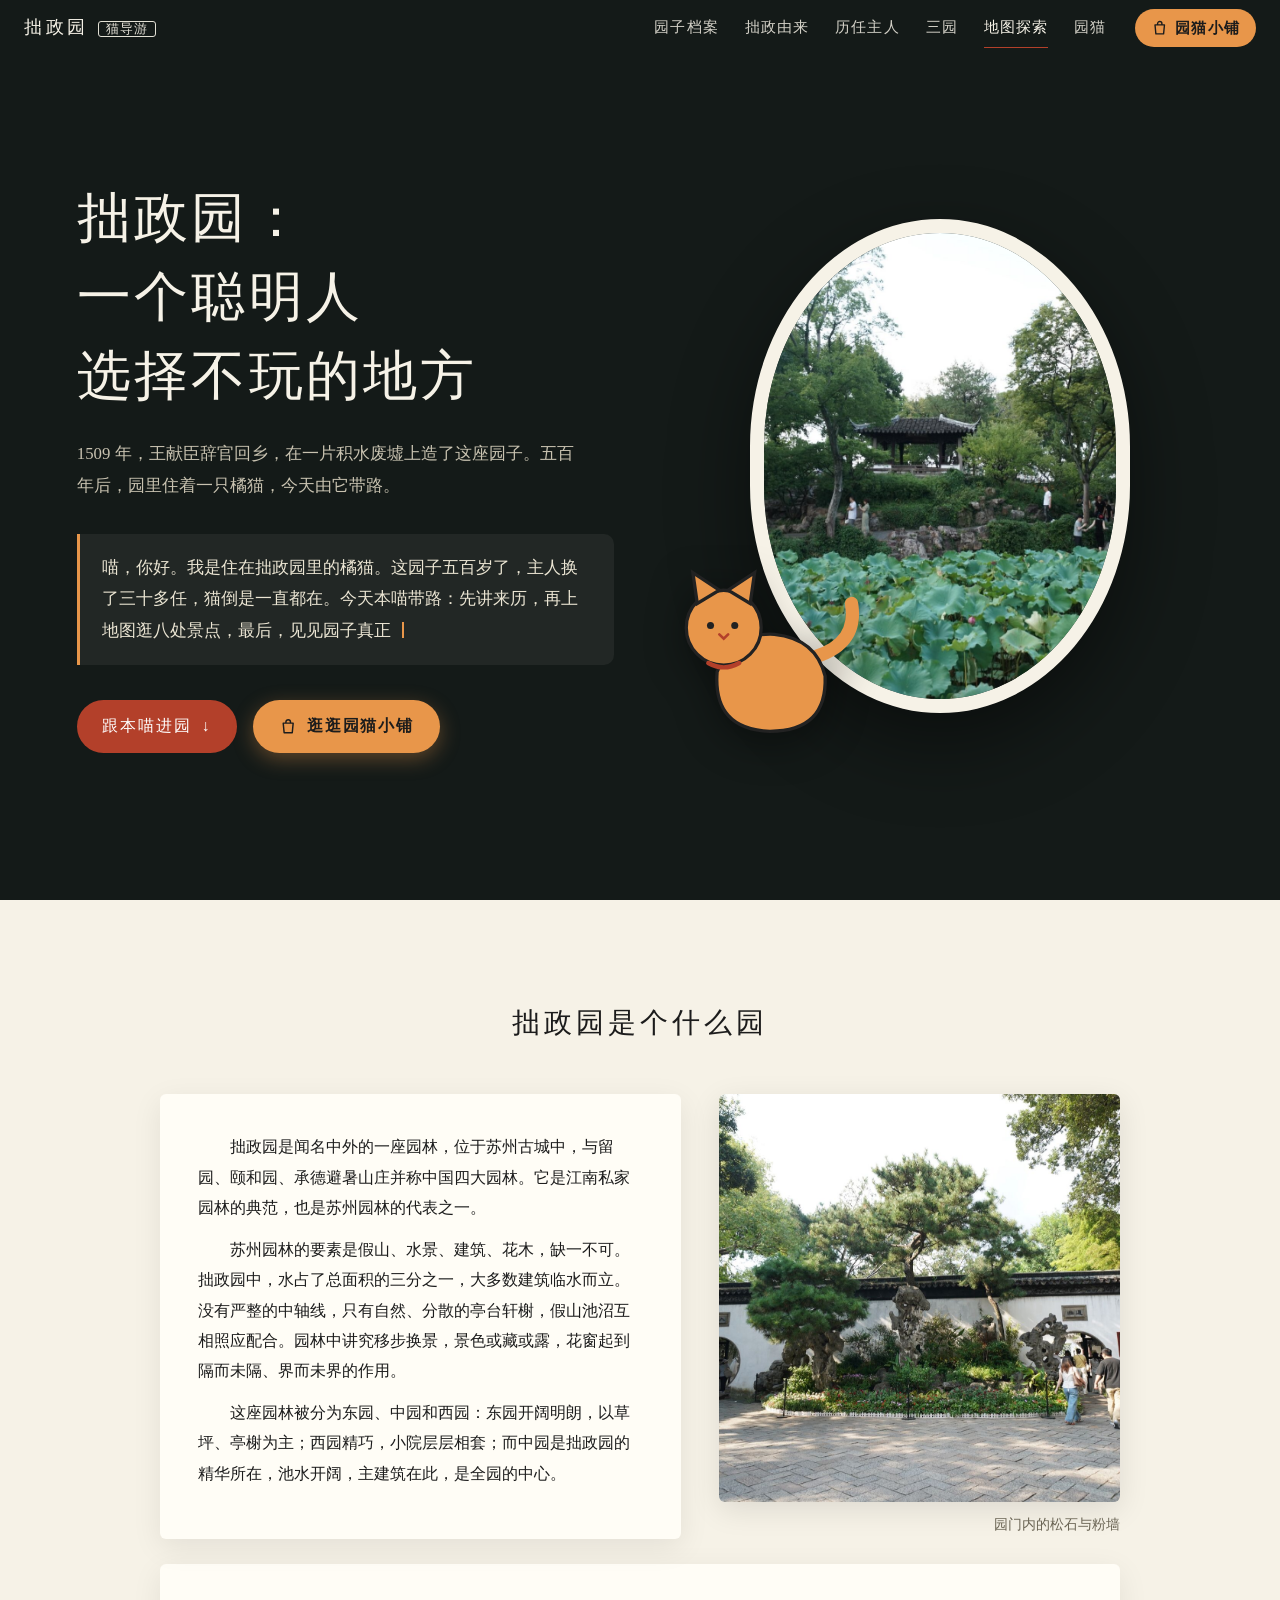
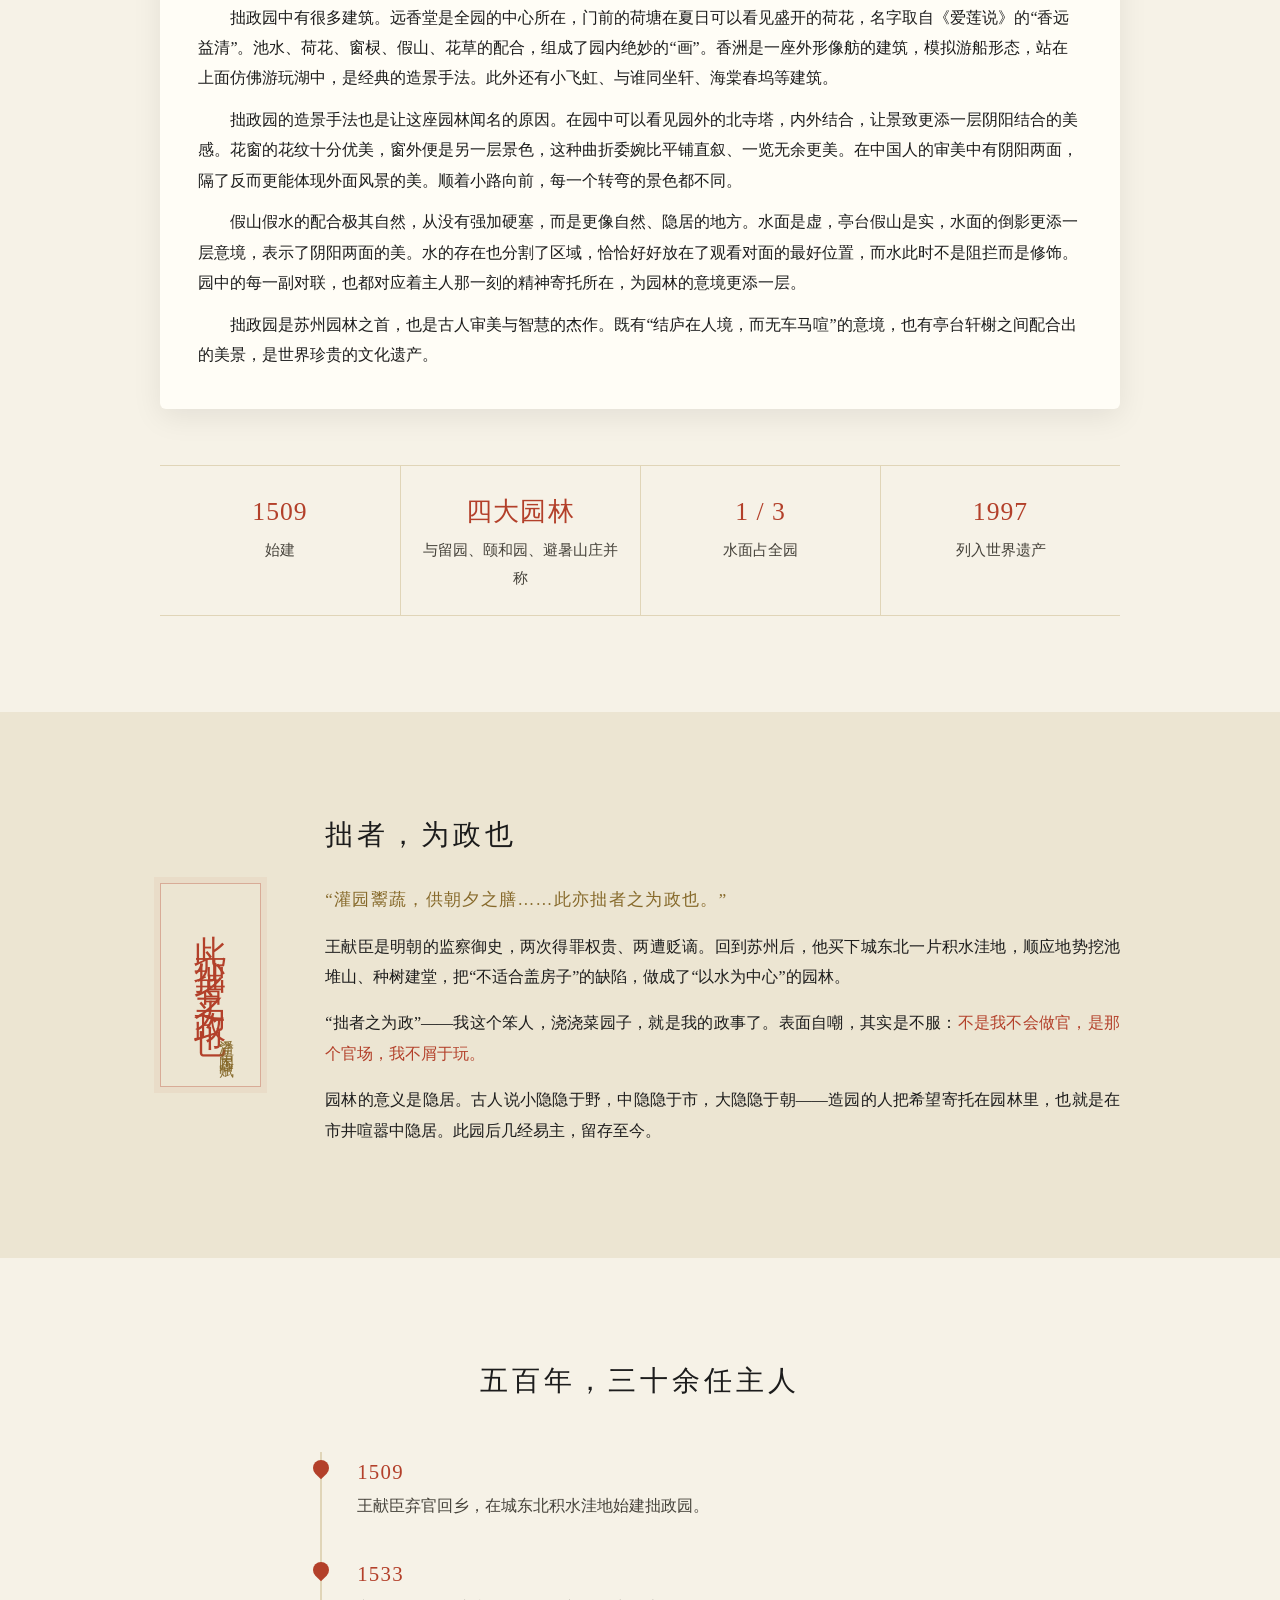
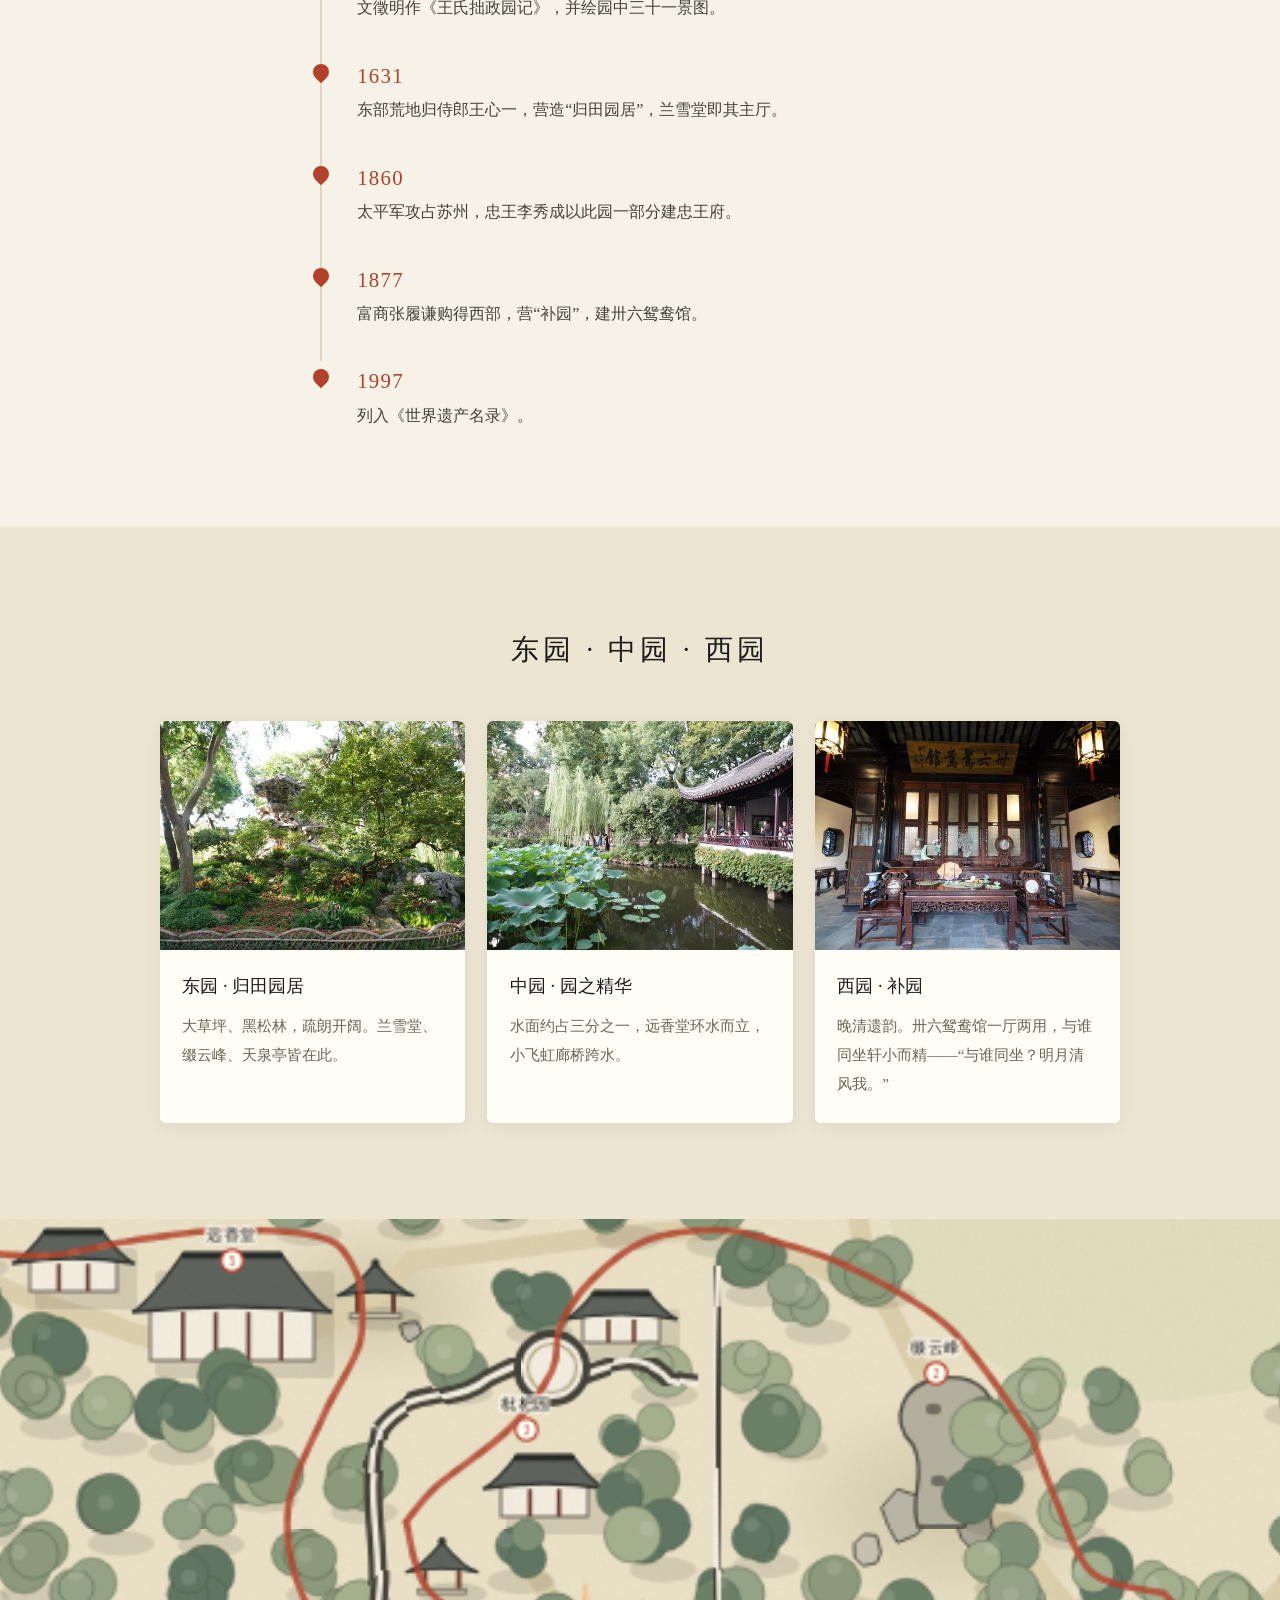
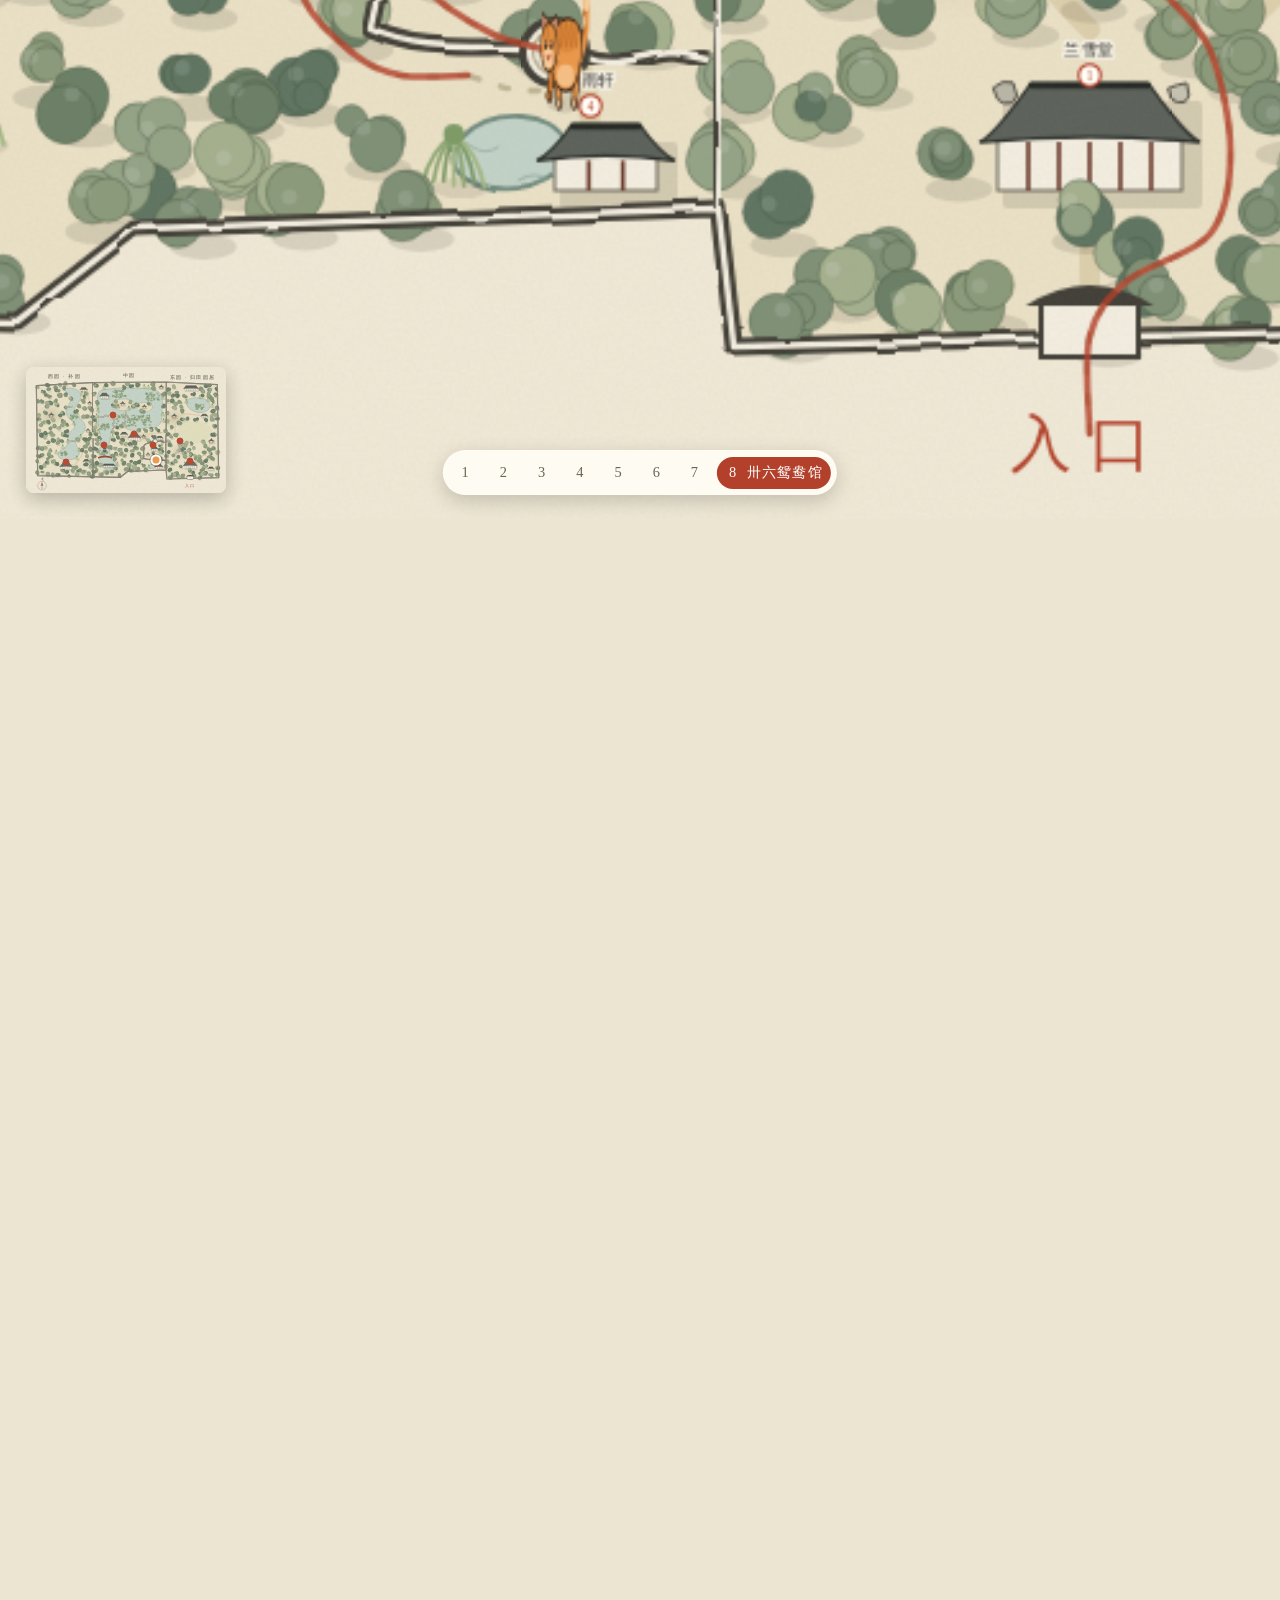
==== commit 5712b768: "加园猫小铺：Supabase 商品与邮箱登录，上架纸模型、叠色印章、海棠纹挂件、AR 明信片" ====
--- a/index.html
+++ b/index.html
@@ -19,17 +19,23 @@
     <circle cx="30" cy="33" r="2.4" fill="#fff"/>
     <circle cx="43" cy="33" r="2.4" fill="#fff"/>
   </symbol>
+  <symbol id="bagIcon" viewBox="0 0 24 24">
+    <path d="M5.5 8h13l-1.2 12.5H6.7L5.5 8Z M9 8V6.5a3 3 0 0 1 6 0V8" fill="none" stroke="currentColor" stroke-width="1.9" stroke-linejoin="round" stroke-linecap="round"/>
+  </symbol>
 </defs></svg>
 
 <nav class="topbar" aria-label="章节">
   <a class="brand" href="#top">拙政园<span>猫导游</span></a>
-  <div class="topbar-links">
-    <a href="#about">园子档案</a>
-    <a href="#origin">拙政由来</a>
-    <a href="#timeline">历任主人</a>
-    <a href="#parts">三园</a>
-    <a href="#map">地图探索</a>
-    <a href="#owners">园猫</a>
+  <div class="topbar-right">
+    <div class="topbar-links">
+      <a href="#about">园子档案</a>
+      <a href="#origin">拙政由来</a>
+      <a href="#timeline">历任主人</a>
+      <a href="#parts">三园</a>
+      <a href="#map">地图探索</a>
+      <a href="#owners">园猫</a>
+    </div>
+    <a class="nav-shop" href="shop.html"><svg class="bag" aria-hidden="true"><use href="#bagIcon"/></svg>园猫小铺</a>
   </div>
 </nav>
 
@@ -41,7 +47,10 @@
     <div class="hero-say">
       <p id="heroSay" aria-live="polite"></p>
     </div>
-    <a class="btn" href="#about">跟本喵进园 <span aria-hidden="true">↓</span></a>
+    <div class="hero-actions">
+      <a class="btn" href="#about">跟本喵进园 <span aria-hidden="true">↓</span></a>
+      <a class="btn btn-shop" href="shop.html"><svg class="bag" aria-hidden="true"><use href="#bagIcon"/></svg>逛逛园猫小铺</a>
+    </div>
   </div>
   <div class="hero-visual">
     <div class="moon">
@@ -300,7 +309,10 @@
       <path d="M72 34 L76 12 L56 24Z" fill="#e8964a" stroke="#1c1c1c" stroke-width="2.2"/>
       <path d="M42 52 q5 3 10 0 M62 52 q5 3 10 0" fill="none" stroke="#1c1c1c" stroke-width="2" stroke-linecap="round"/>
     </svg>
-    <a class="btn ghost" href="#top">回到园门</a>
+    <div class="end-actions">
+      <a class="btn btn-shop" href="shop.html"><svg class="bag" aria-hidden="true"><use href="#bagIcon"/></svg>逛逛园猫小铺</a>
+      <a class="btn ghost" href="#top">回到园门</a>
+    </div>
     <p class="credits reveal">王鹏越 &middot; 徐一航 &middot; 郑淳元 &middot; 陈宏恩 &middot; 马天予</p>
   </div>
 </section>
--- a/css/style.css
+++ b/css/style.css
@@ -55,6 +55,9 @@
 .btn:hover { background: #9a3522; transform: translateY(-2px); }
 .btn.ghost { background: transparent; border: 1px solid rgba(246, 242, 231, .5); color: var(--paper); }
 .btn.ghost:hover { background: rgba(246, 242, 231, .1); }
+.btn-shop { background: var(--orange); color: var(--ink); font-weight: 600; box-shadow: 0 6px 20px rgba(232, 150, 74, .35); }
+.btn-shop:hover { background: #f0a560; }
+.bag { width: 1.15em; height: 1.15em; flex: none; }
 
 .reveal { opacity: 0; transform: translateY(18px); transition: opacity .8s ease, transform .8s ease; }
 .reveal.in { opacity: 1; transform: none; }
@@ -89,6 +92,7 @@
   opacity: .92;
 }
 .topbar.solid .brand span { color: var(--red); border-color: var(--red); opacity: 1; }
+.topbar-right { display: flex; align-items: center; gap: 1.8rem; }
 .topbar-links { display: flex; gap: 1.6rem; }
 .topbar-links a {
   text-decoration: none;
@@ -99,6 +103,21 @@
   opacity: .85;
 }
 .topbar-links a:hover, .topbar-links a.active { opacity: 1; border-color: var(--red); }
+.nav-shop {
+  display: inline-flex;
+  align-items: center;
+  gap: .4rem;
+  padding: .3rem 1rem;
+  border-radius: 50px;
+  background: var(--orange);
+  color: var(--ink);
+  font-size: .95rem;
+  font-weight: 600;
+  letter-spacing: .08em;
+  text-decoration: none;
+  transition: background .2s;
+}
+.nav-shop:hover { background: #f0a560; }
 @media (max-width: 860px) { .topbar-links { display: none; } }
 
 /* 开屏 */
@@ -120,6 +139,7 @@
   letter-spacing: .06em;
 }
 .hero-lead { margin-top: 1.4rem; color: #c8c2b0; max-width: 30em; font-size: 1.05rem; }
+.hero-actions { display: flex; flex-wrap: wrap; gap: 1rem; }
 .hero-say {
   position: relative;
   margin: 2rem 0 2.2rem;
@@ -570,6 +590,7 @@
 .end .q { font-size: clamp(1.3rem, 2.8vw, 2rem); line-height: 2; max-width: 22em; margin: 0 auto; }
 .end .q b { color: #d9674f; font-weight: 400; }
 .end-cat { display: block; width: 150px; margin: 2.8rem auto 2.4rem; }
+.end-actions { display: flex; flex-wrap: wrap; justify-content: center; gap: 1rem; }
 .credits {
   margin-top: 3.2rem;
   font-size: 1rem;
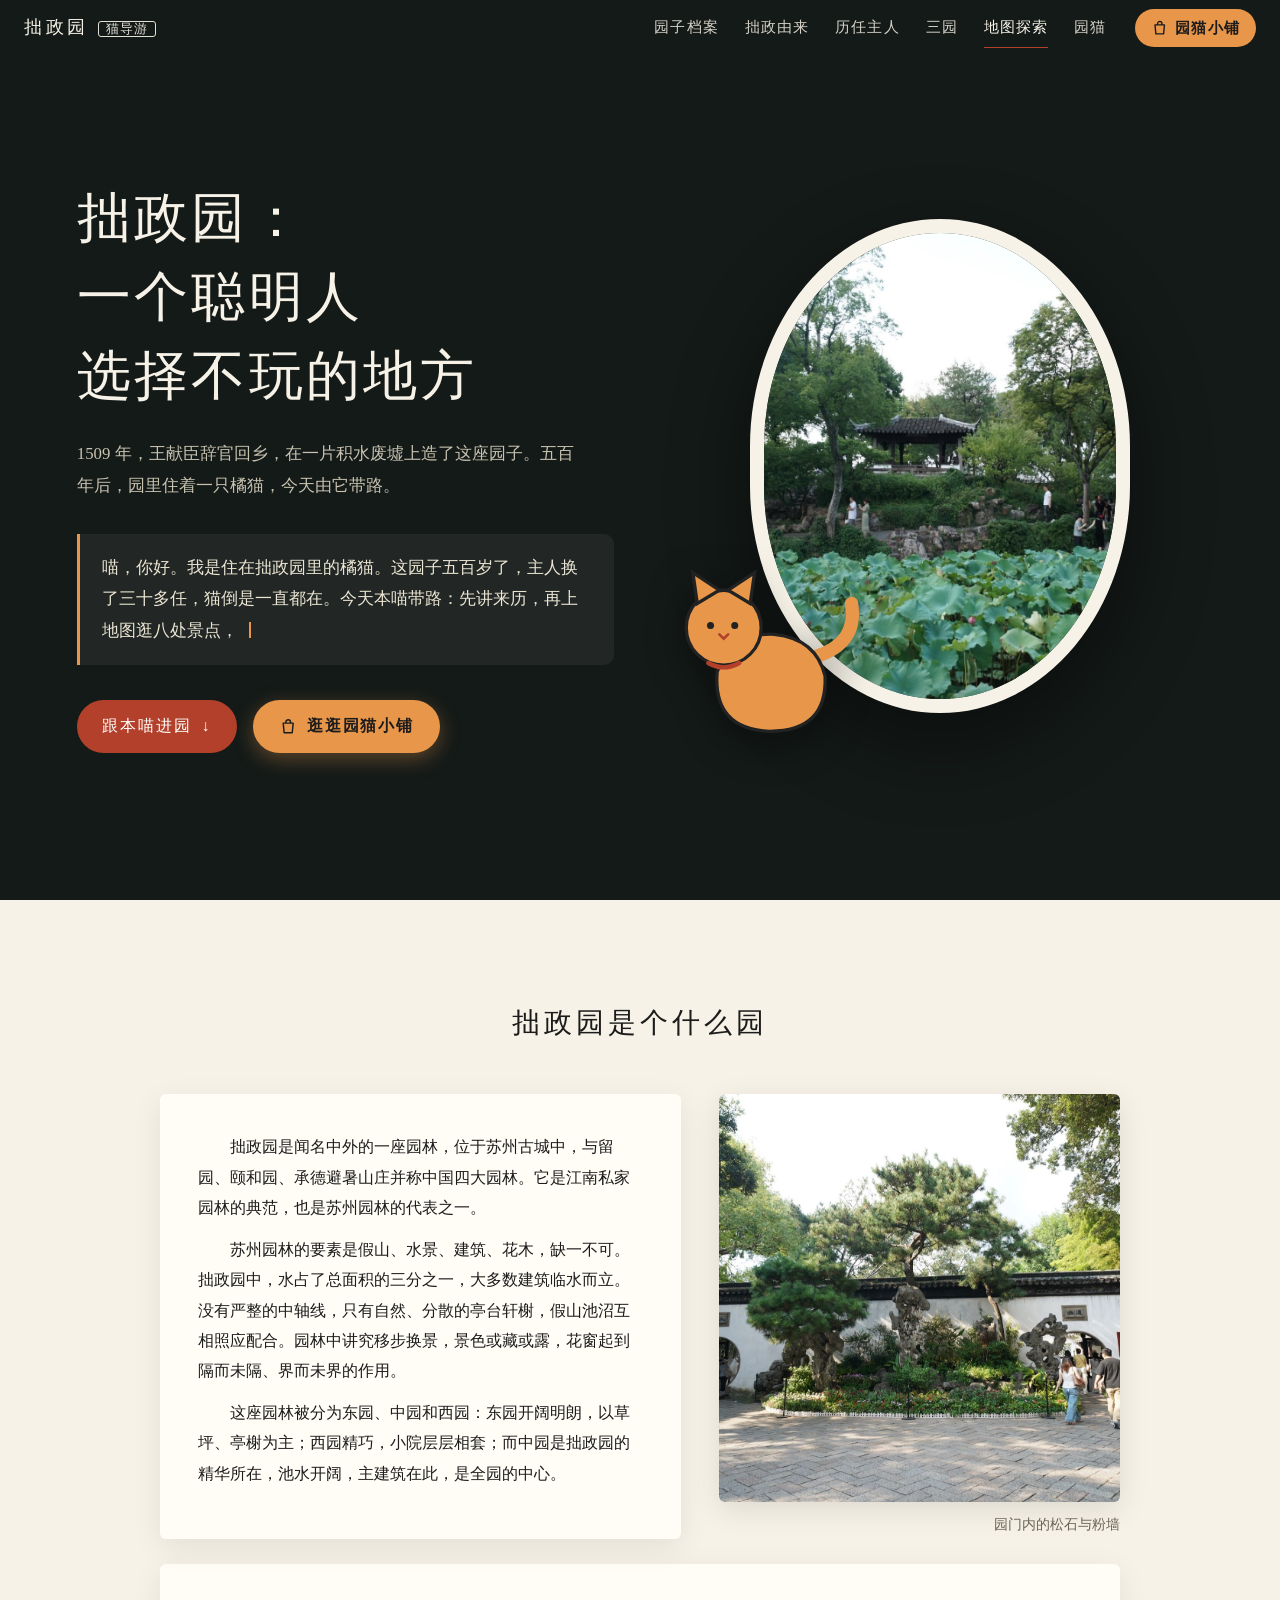
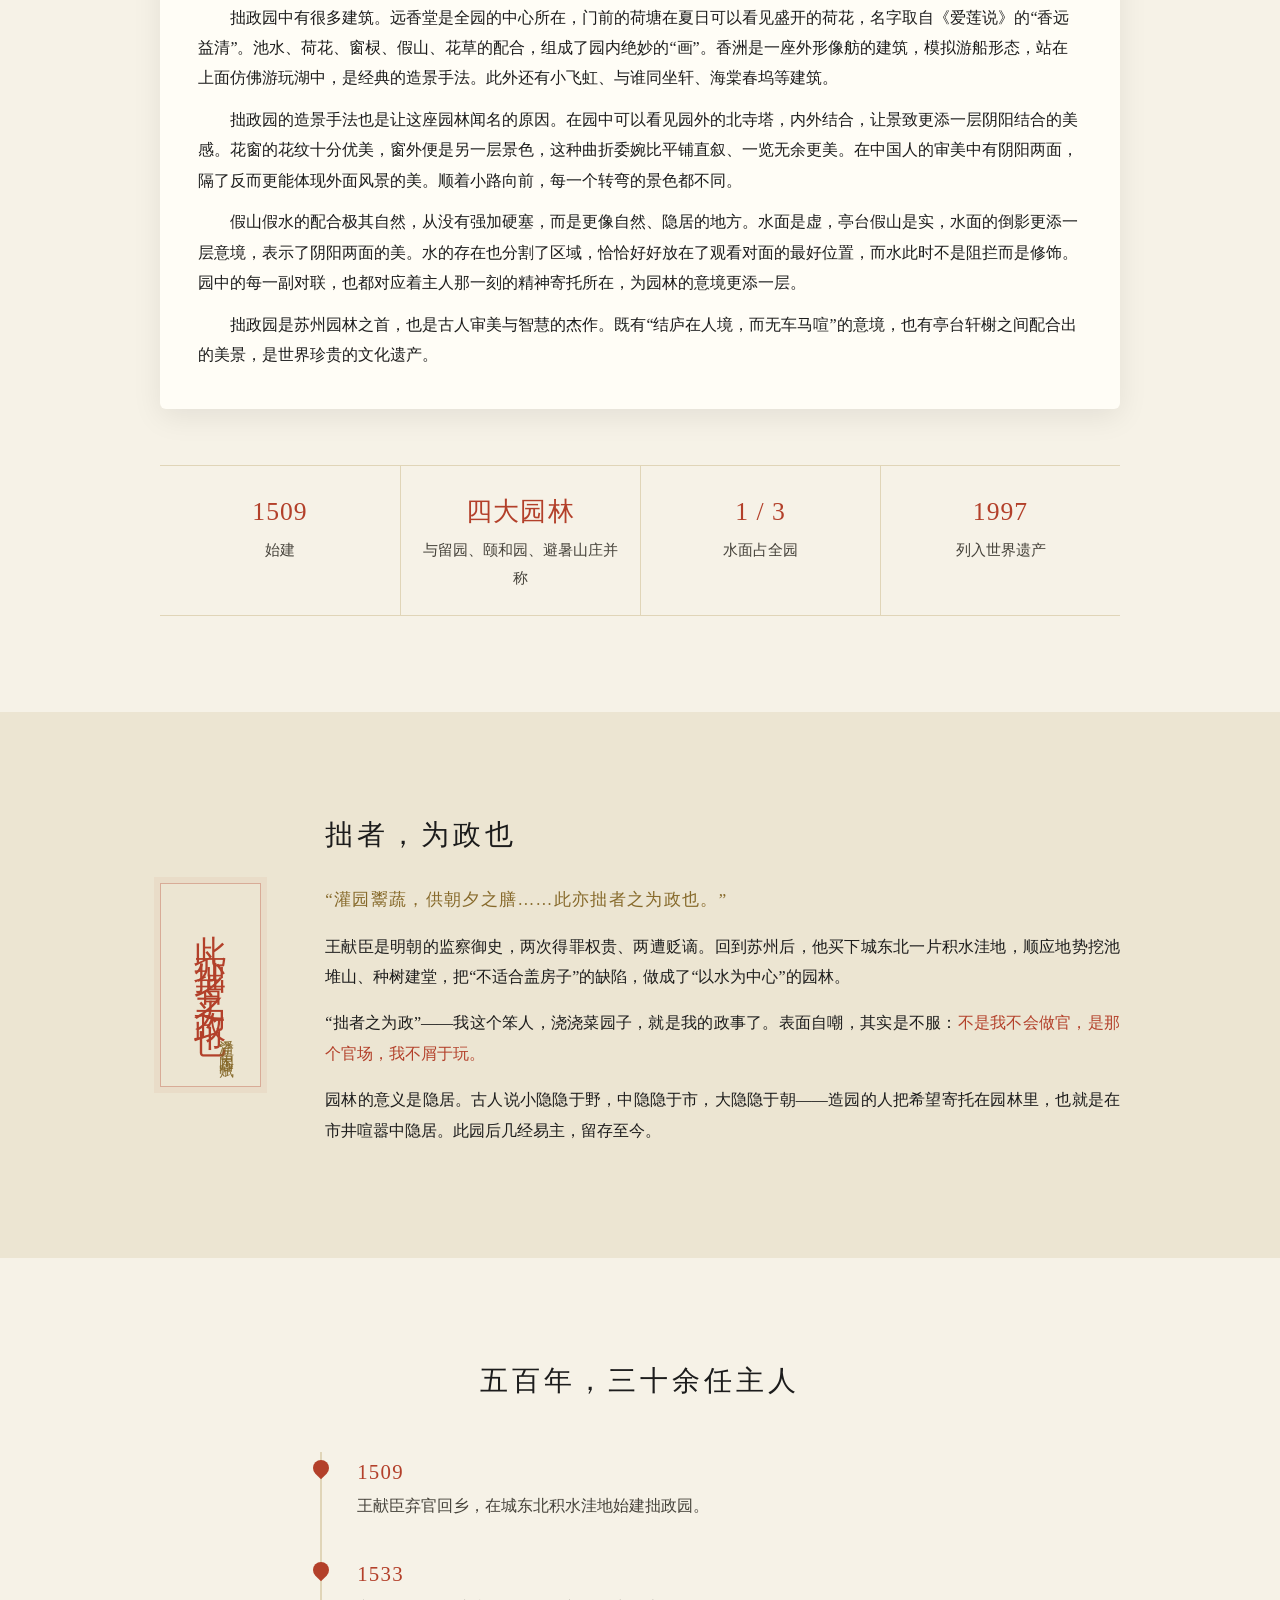
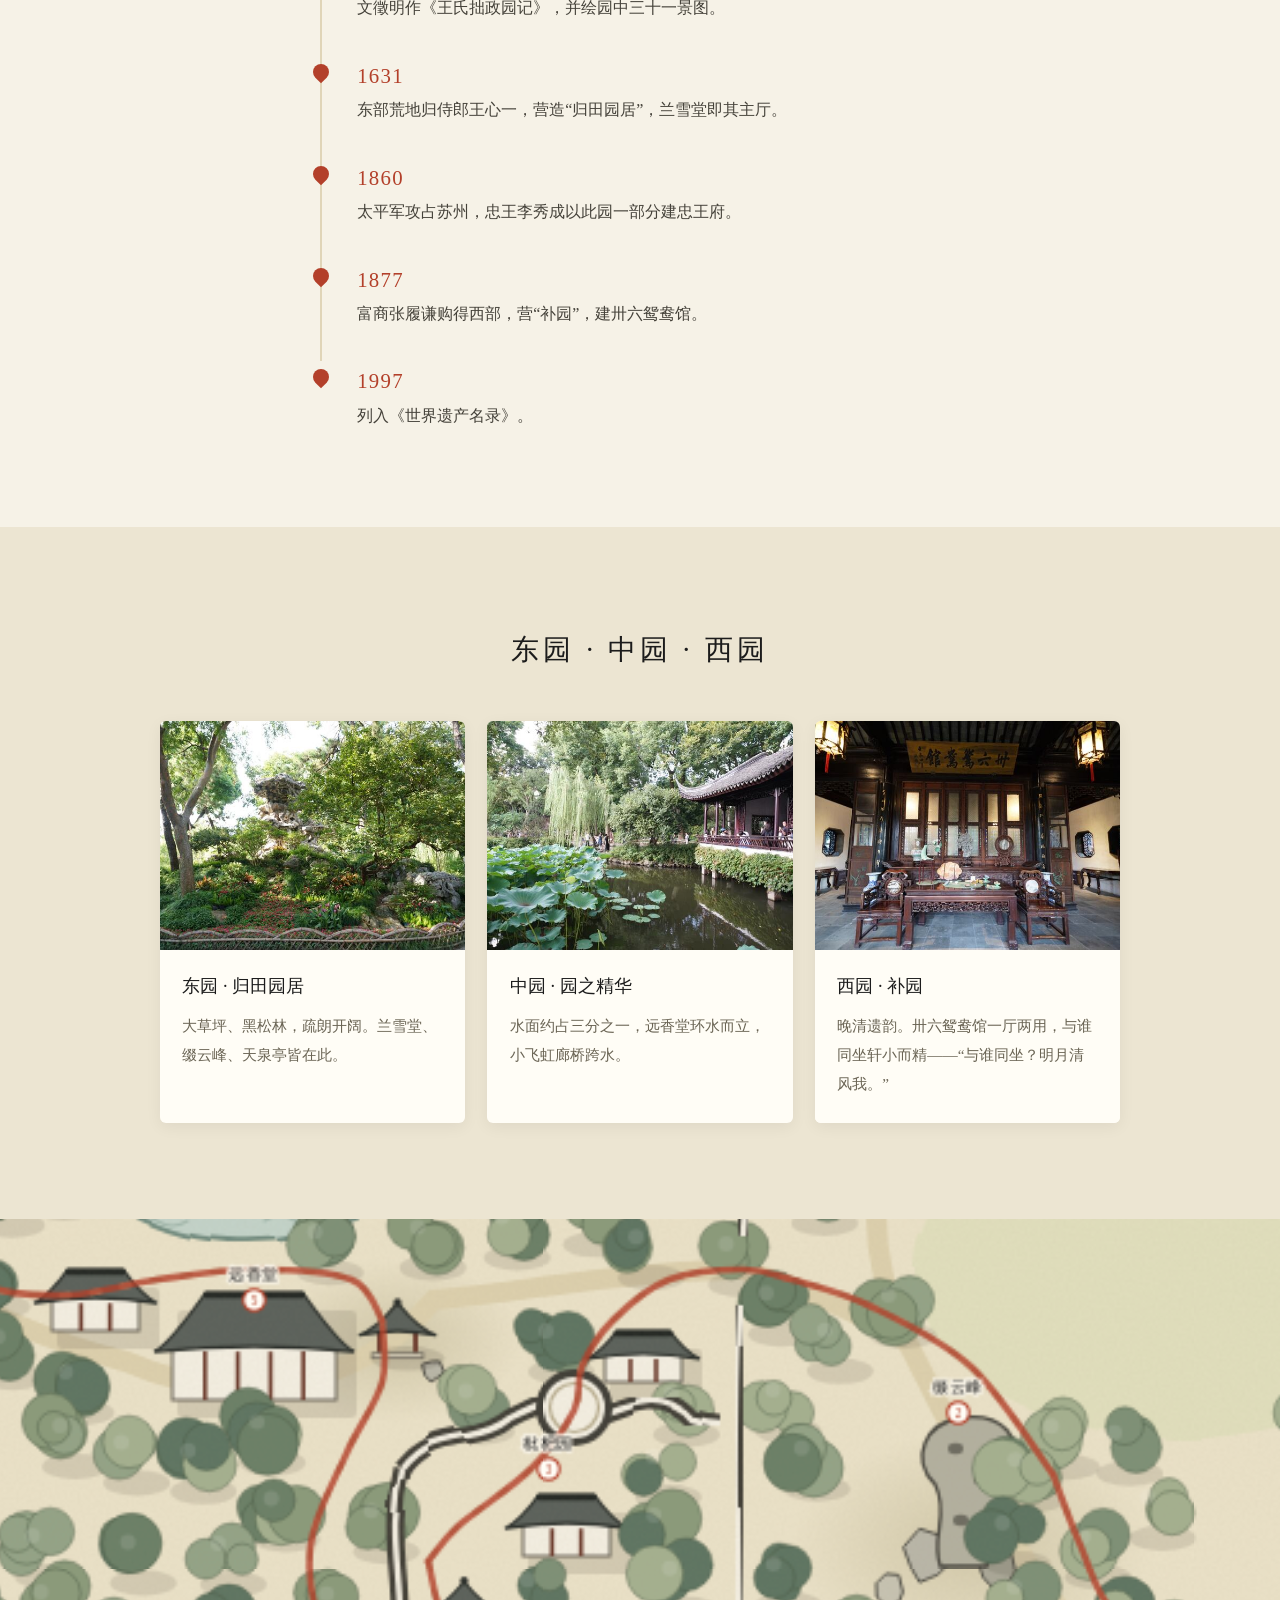
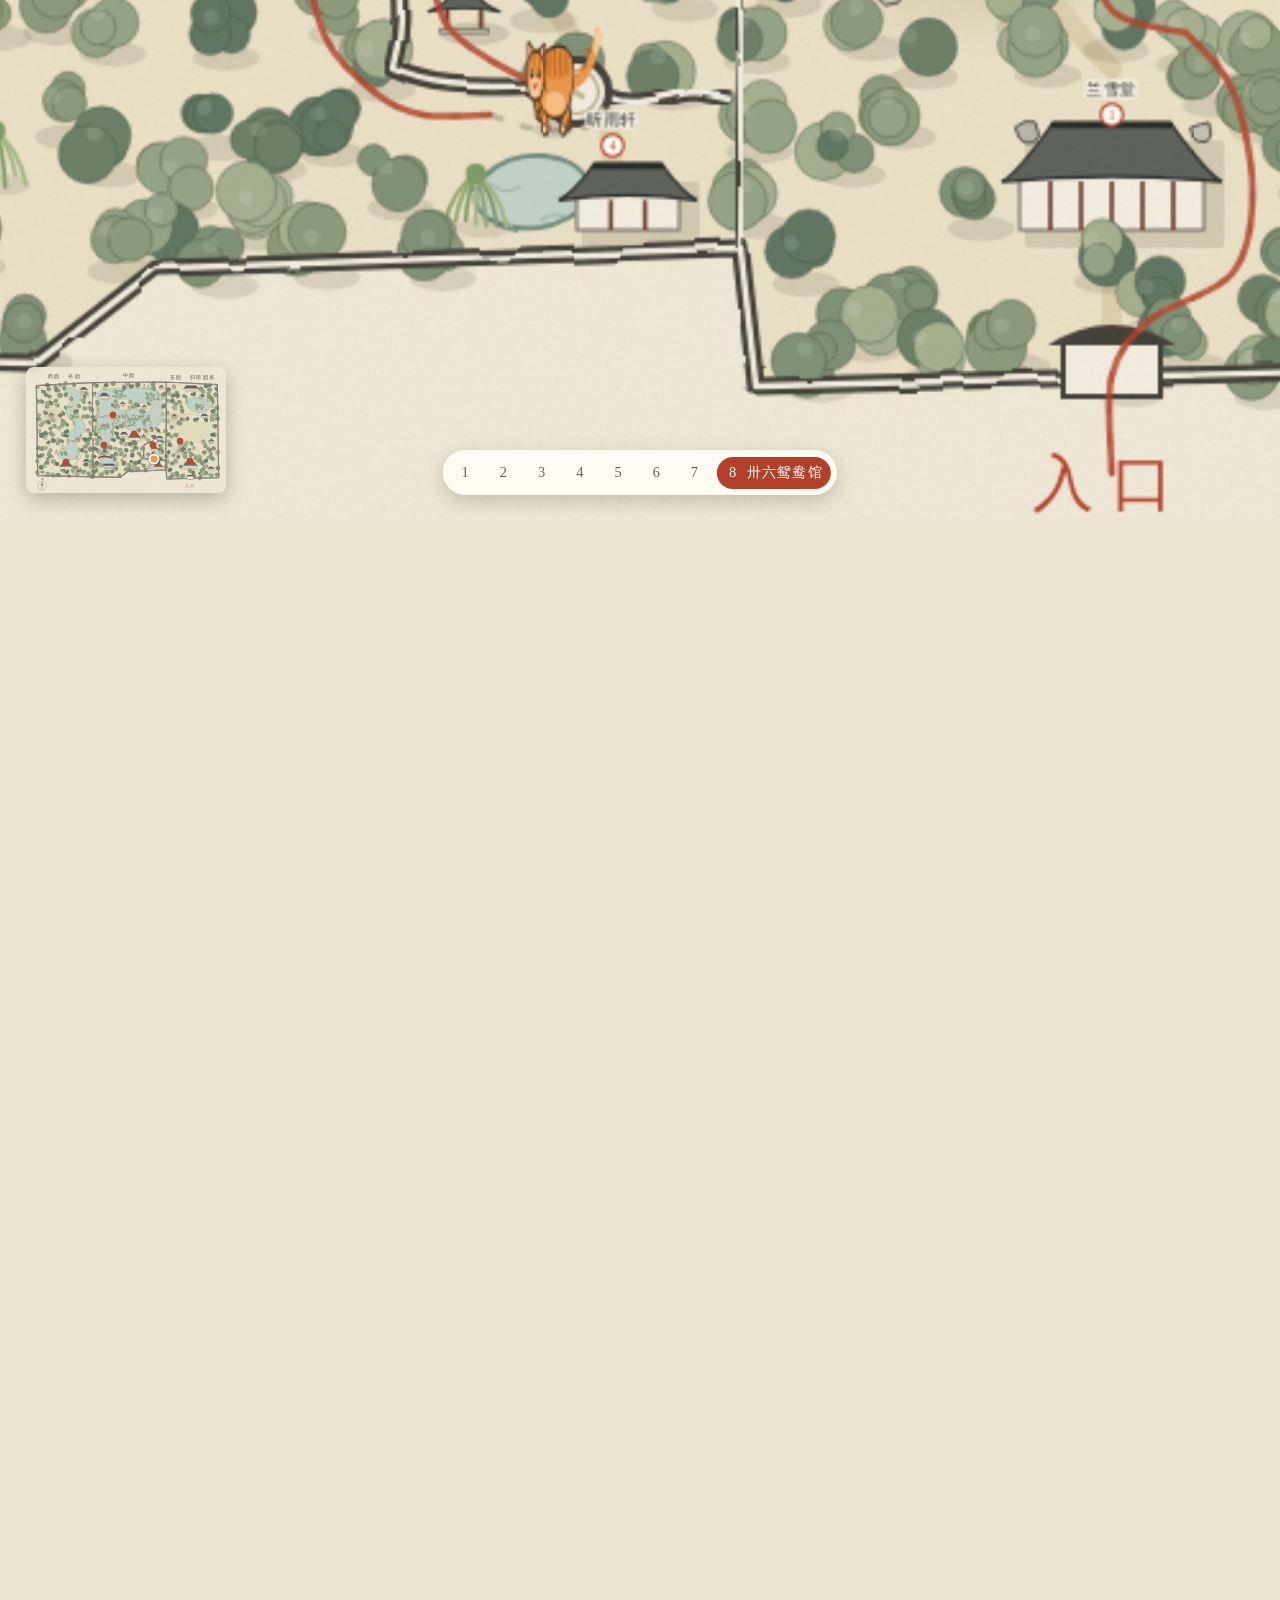
==== commit 0f9e4c38: "署名区添加指导老师" ====
--- a/index.html
+++ b/index.html
@@ -314,6 +314,7 @@
       <a class="btn ghost" href="#top">回到园门</a>
     </div>
     <p class="credits reveal">王鹏越 &middot; 徐一航 &middot; 郑淳元 &middot; 陈宏恩 &middot; 马天予</p>
+    <p class="credits advisor reveal">指导老师：陈思怡</p>
   </div>
 </section>
 </main>
--- a/css/style.css
+++ b/css/style.css
@@ -597,6 +597,7 @@
   letter-spacing: .24em;
   color: rgba(246, 242, 231, .88);
 }
+.credits.advisor { margin-top: .8rem; }
 
 body.in-tour .guide { opacity: 0; pointer-events: none; }
 
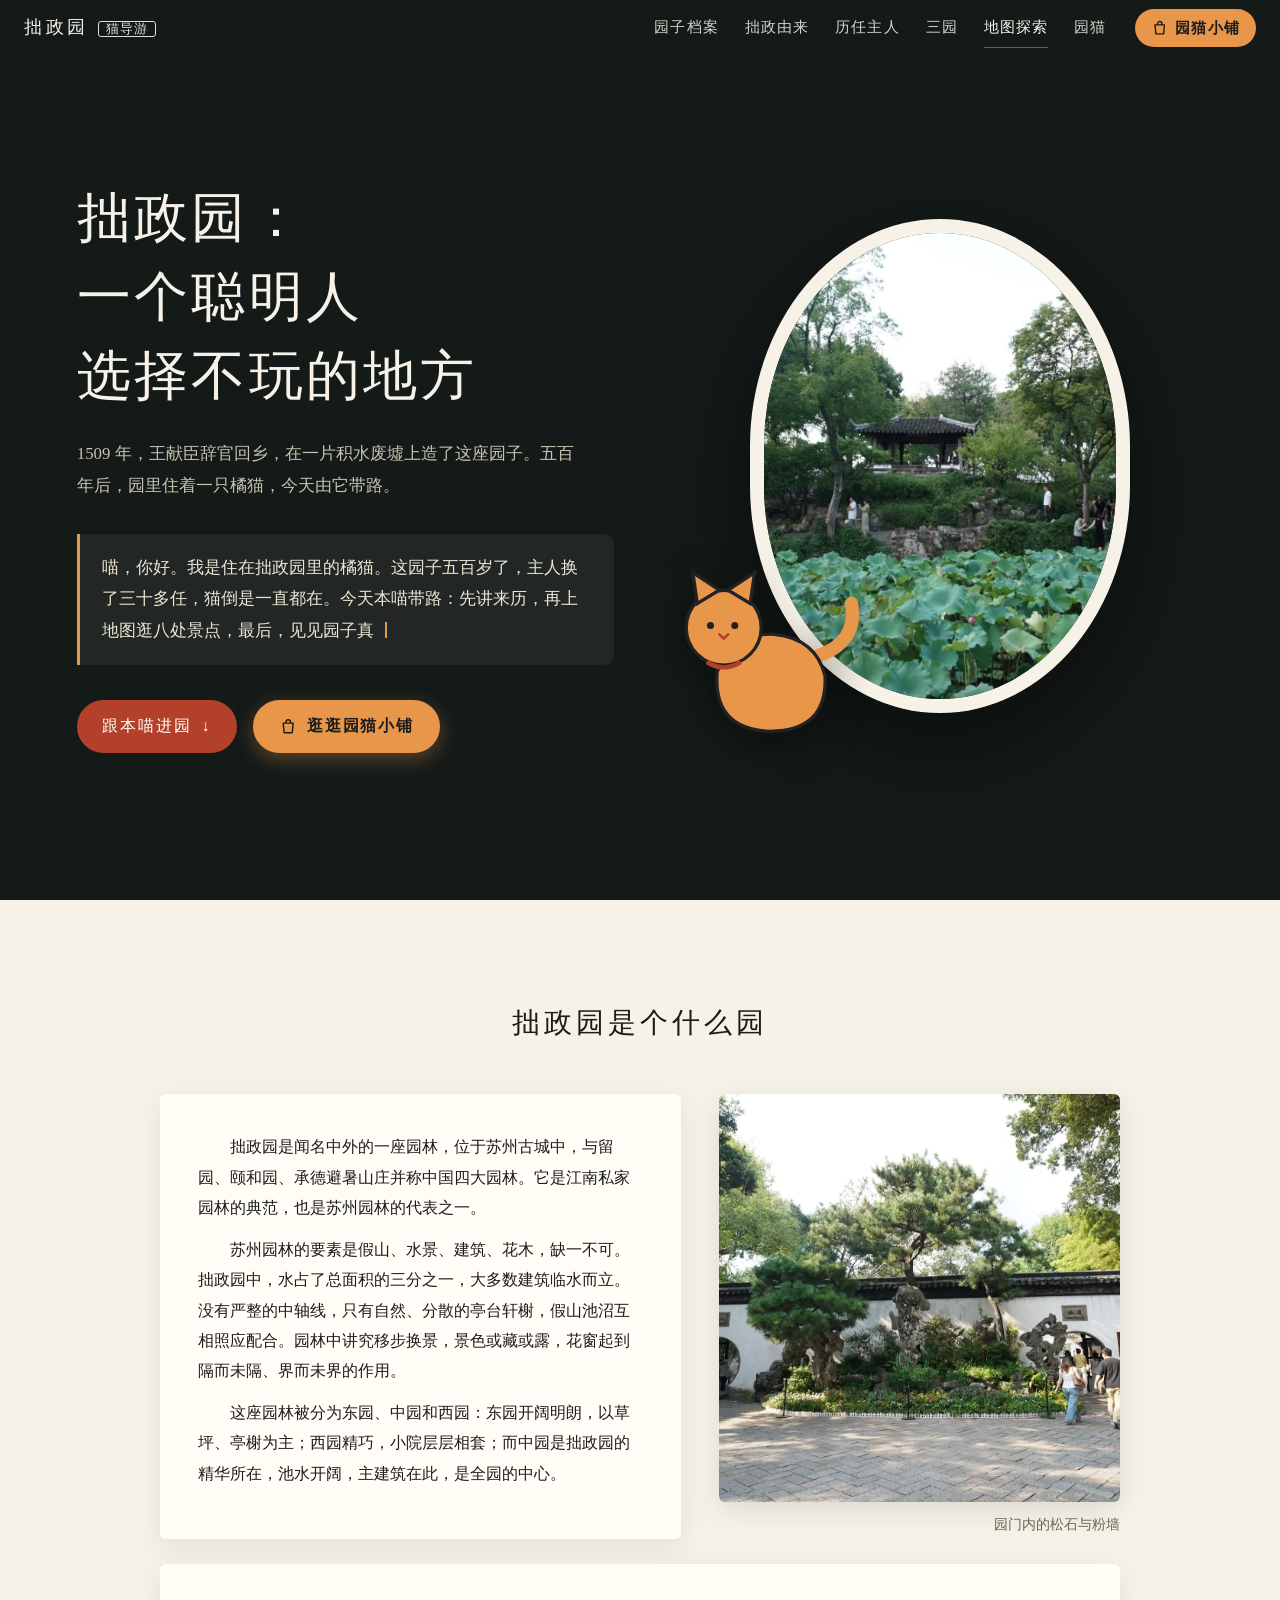
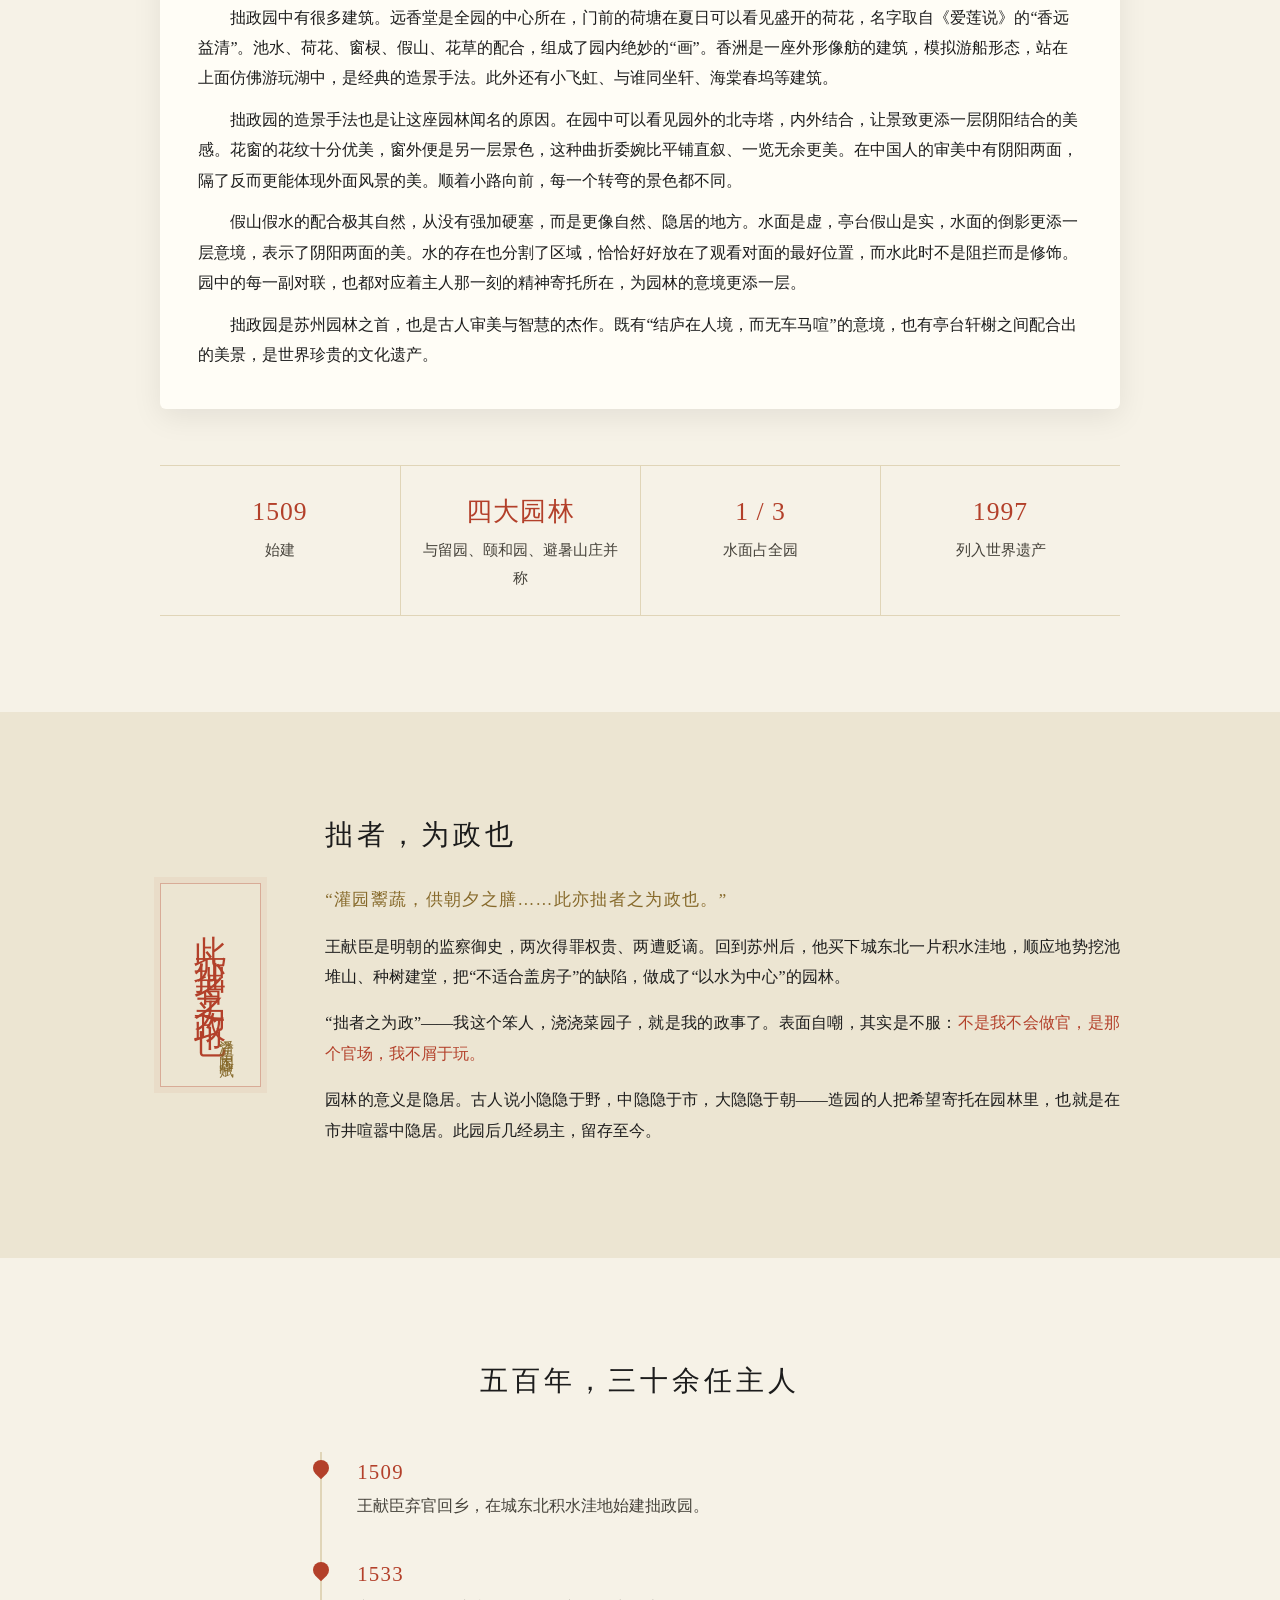
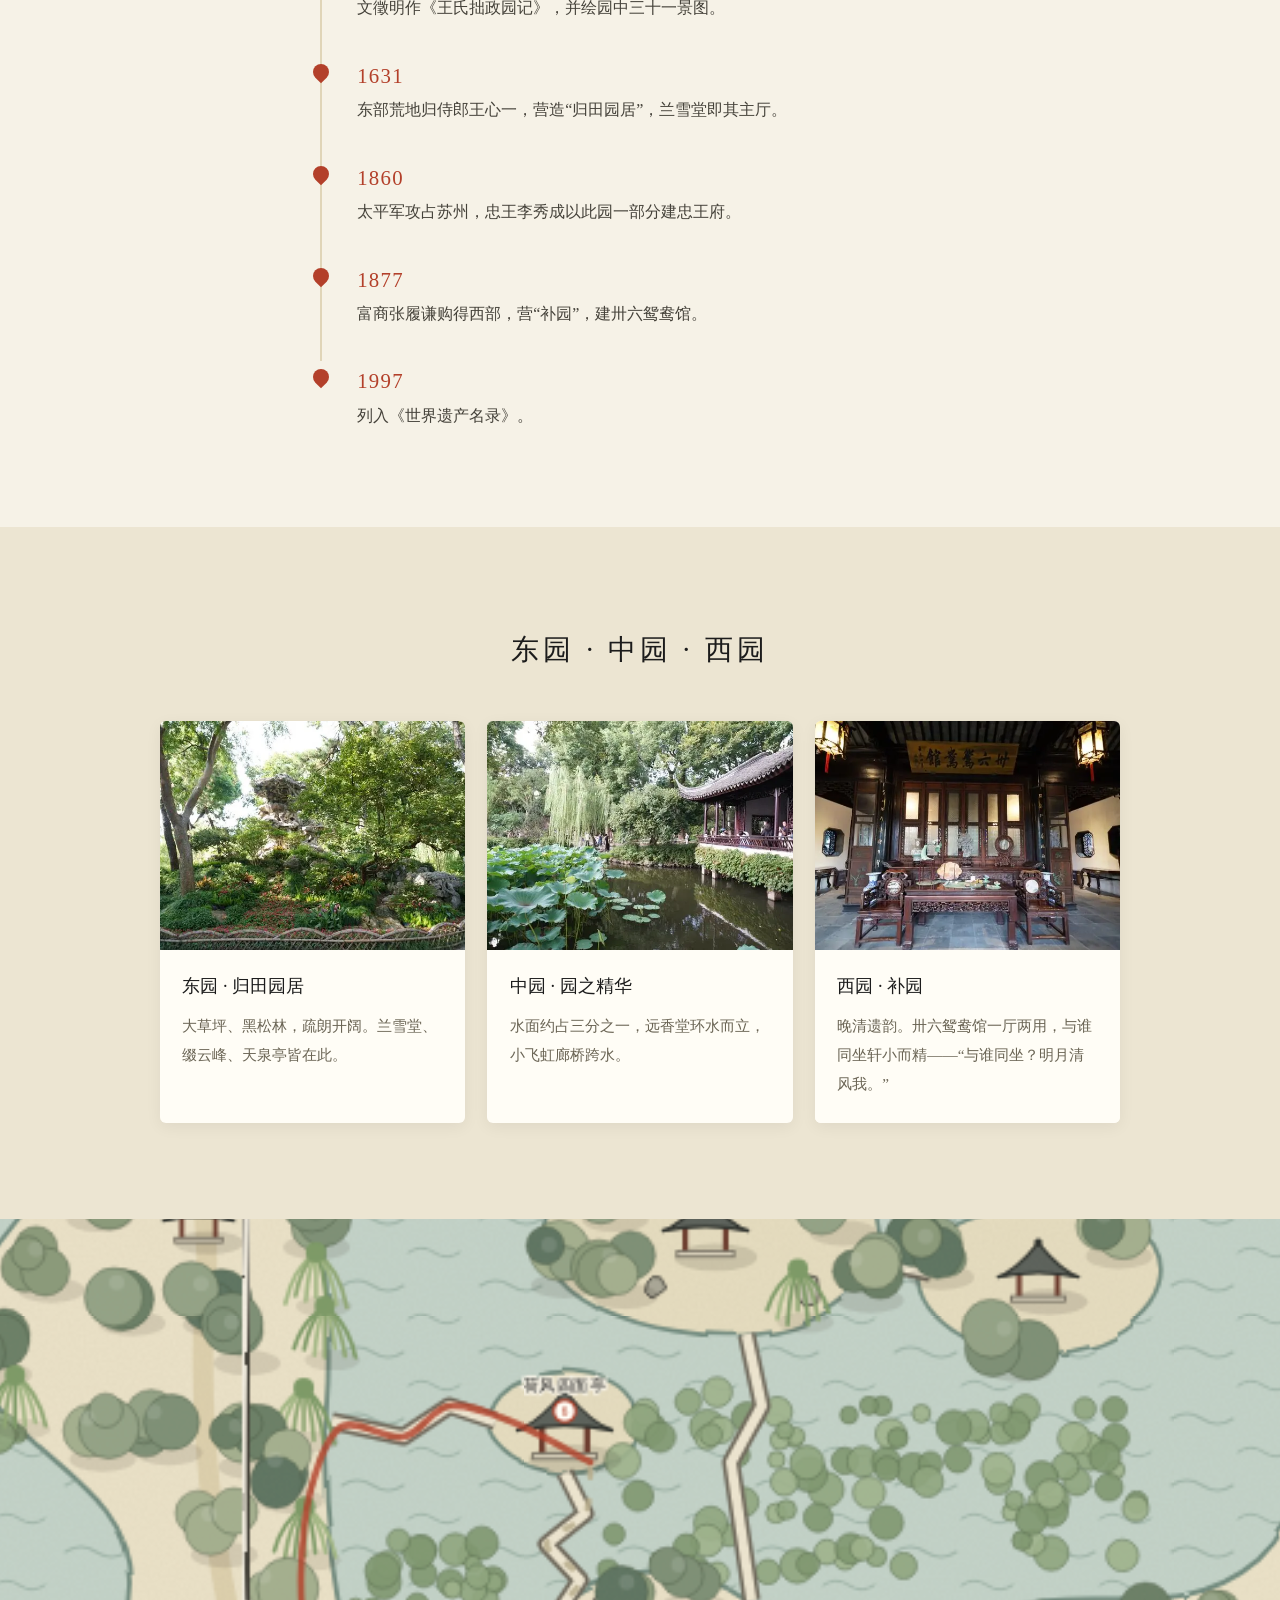
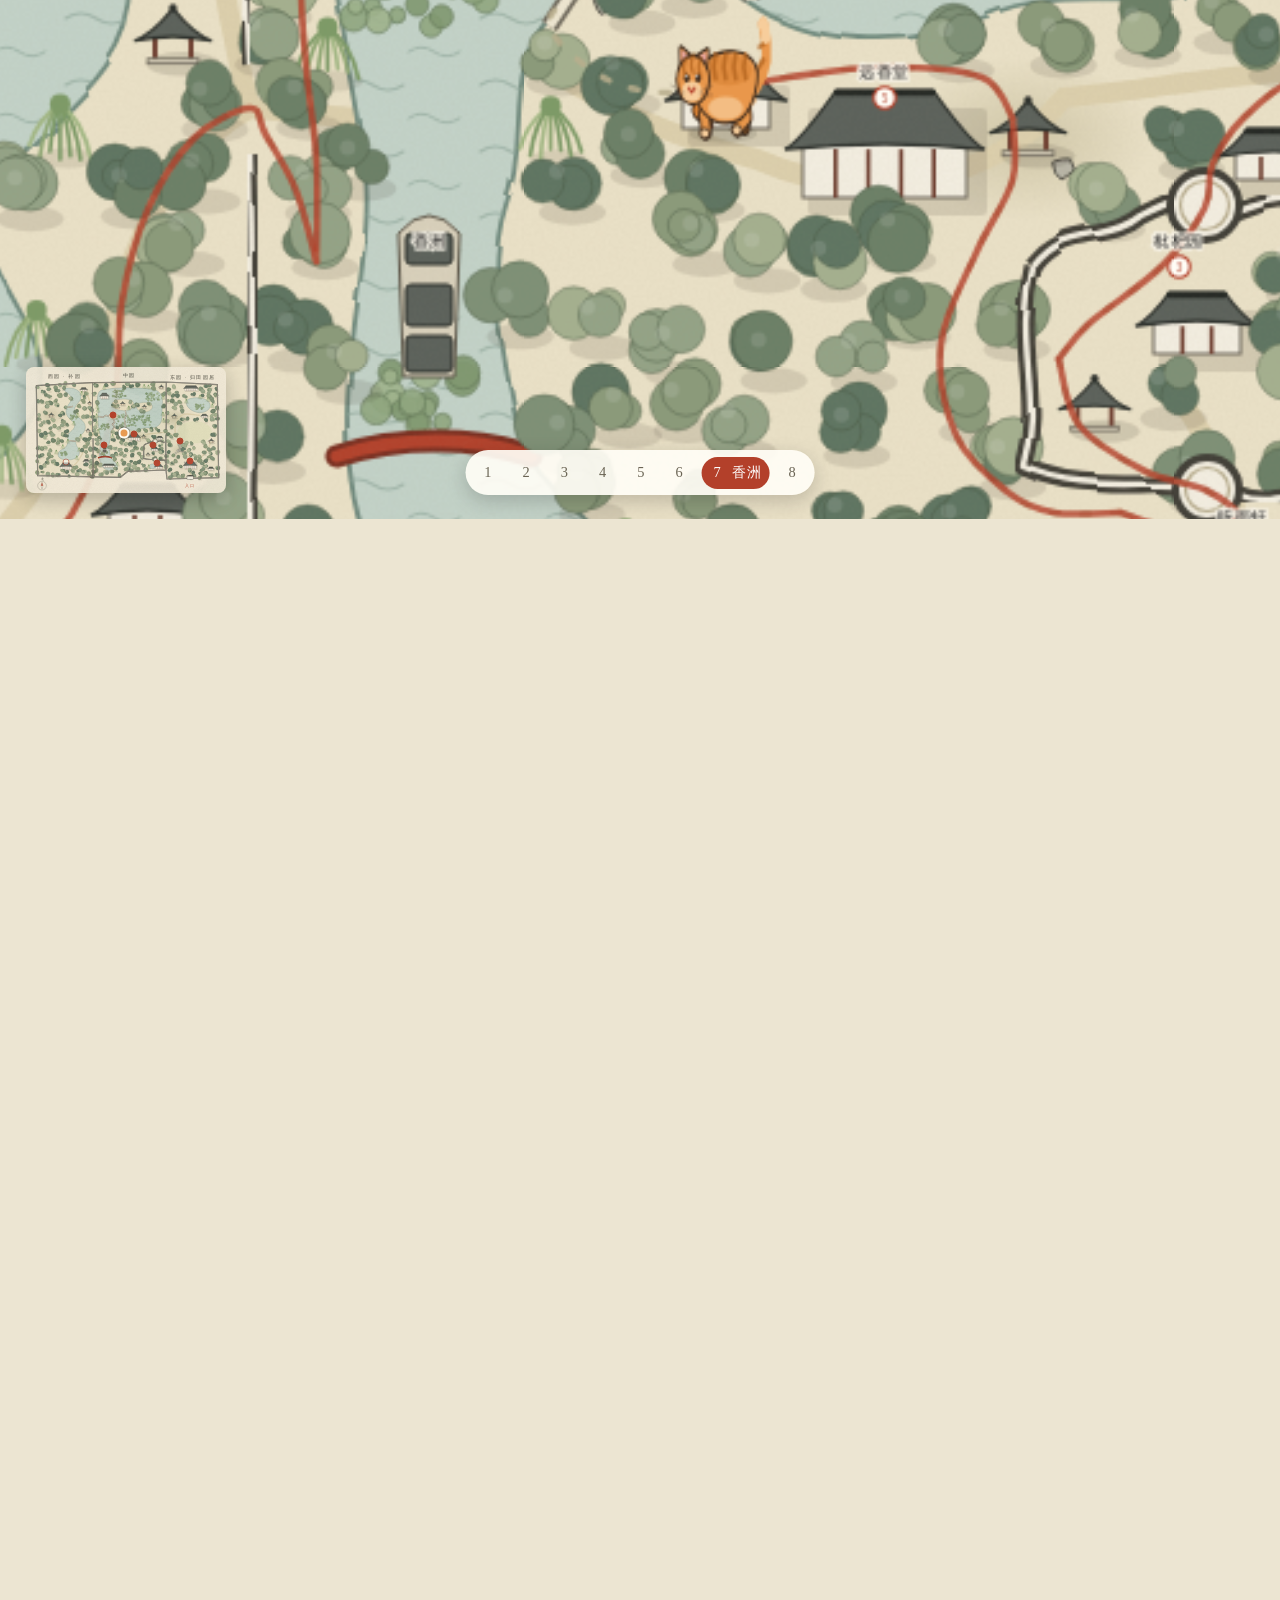
==== commit a0b9c009: "图片优化：游园照片转 WebP，商店图缩到 800px，提前预取下一站首图" ====
--- a/index.html
+++ b/index.html
@@ -54,7 +54,7 @@
   </div>
   <div class="hero-visual">
     <div class="moon">
-      <img src="img/lg/hefeng-simian-ting-1.jpg" alt="拙政园中园的荷池与亭子">
+      <img src="img/lg/hefeng-simian-ting-1.webp" alt="拙政园中园的荷池与亭子">
     </div>
     <svg class="hero-cat" viewBox="0 0 200 160" aria-hidden="true">
       <path class="cat-tail" d="M150 82 Q188 70 182 34" fill="none" stroke="#e8964a" stroke-width="12" stroke-linecap="round"/>
@@ -81,7 +81,7 @@
         <p>这座园林被分为东园、中园和西园：东园开阔明朗，以草坪、亭榭为主；西园精巧，小院层层相套；而中园是拙政园的精华所在，池水开阔，主建筑在此，是全园的中心。</p>
       </div>
       <figure class="about-photo reveal">
-        <img src="img/lg/entrance-rockery-1.jpg" alt="拙政园入口粉墙与松石" loading="lazy">
+        <img src="img/lg/entrance-rockery-1.webp" alt="拙政园入口粉墙与松石" loading="lazy">
         <figcaption>园门内的松石与粉墙</figcaption>
       </figure>
     </div>
@@ -135,21 +135,21 @@
     <h2 class="reveal">东园 · 中园 · 西园</h2>
     <div class="cards3">
       <article class="pc reveal">
-        <img src="img/sm/zhuiyun-peak-1.jpg" alt="东园缀云峰" loading="lazy">
+        <img src="img/sm/zhuiyun-peak-1.webp" alt="东园缀云峰" loading="lazy">
         <div class="pc-bd">
           <h3>东园 · 归田园居</h3>
           <p>大草坪、黑松林，疏朗开阔。兰雪堂、缀云峰、天泉亭皆在此。</p>
         </div>
       </article>
       <article class="pc reveal">
-        <img src="img/sm/yuanxiangtang-1.jpg" alt="中园荷池" loading="lazy">
+        <img src="img/sm/yuanxiangtang-1.webp" alt="中园荷池" loading="lazy">
         <div class="pc-bd">
           <h3>中园 · 园之精华</h3>
           <p>水面约占三分之一，远香堂环水而立，小飞虹廊桥跨水。</p>
         </div>
       </article>
       <article class="pc reveal">
-        <img src="img/sm/saliu-yuanyang-guan-1.jpg" alt="西园卅六鸳鸯馆" loading="lazy">
+        <img src="img/sm/saliu-yuanyang-guan-1.webp" alt="西园卅六鸳鸯馆" loading="lazy">
         <div class="pc-bd">
           <h3>西园 · 补园</h3>
           <p>晚清遗韵。卅六鸳鸯馆一厅两用，与谁同坐轩小而精——“与谁同坐？明月清风我。”</p>
